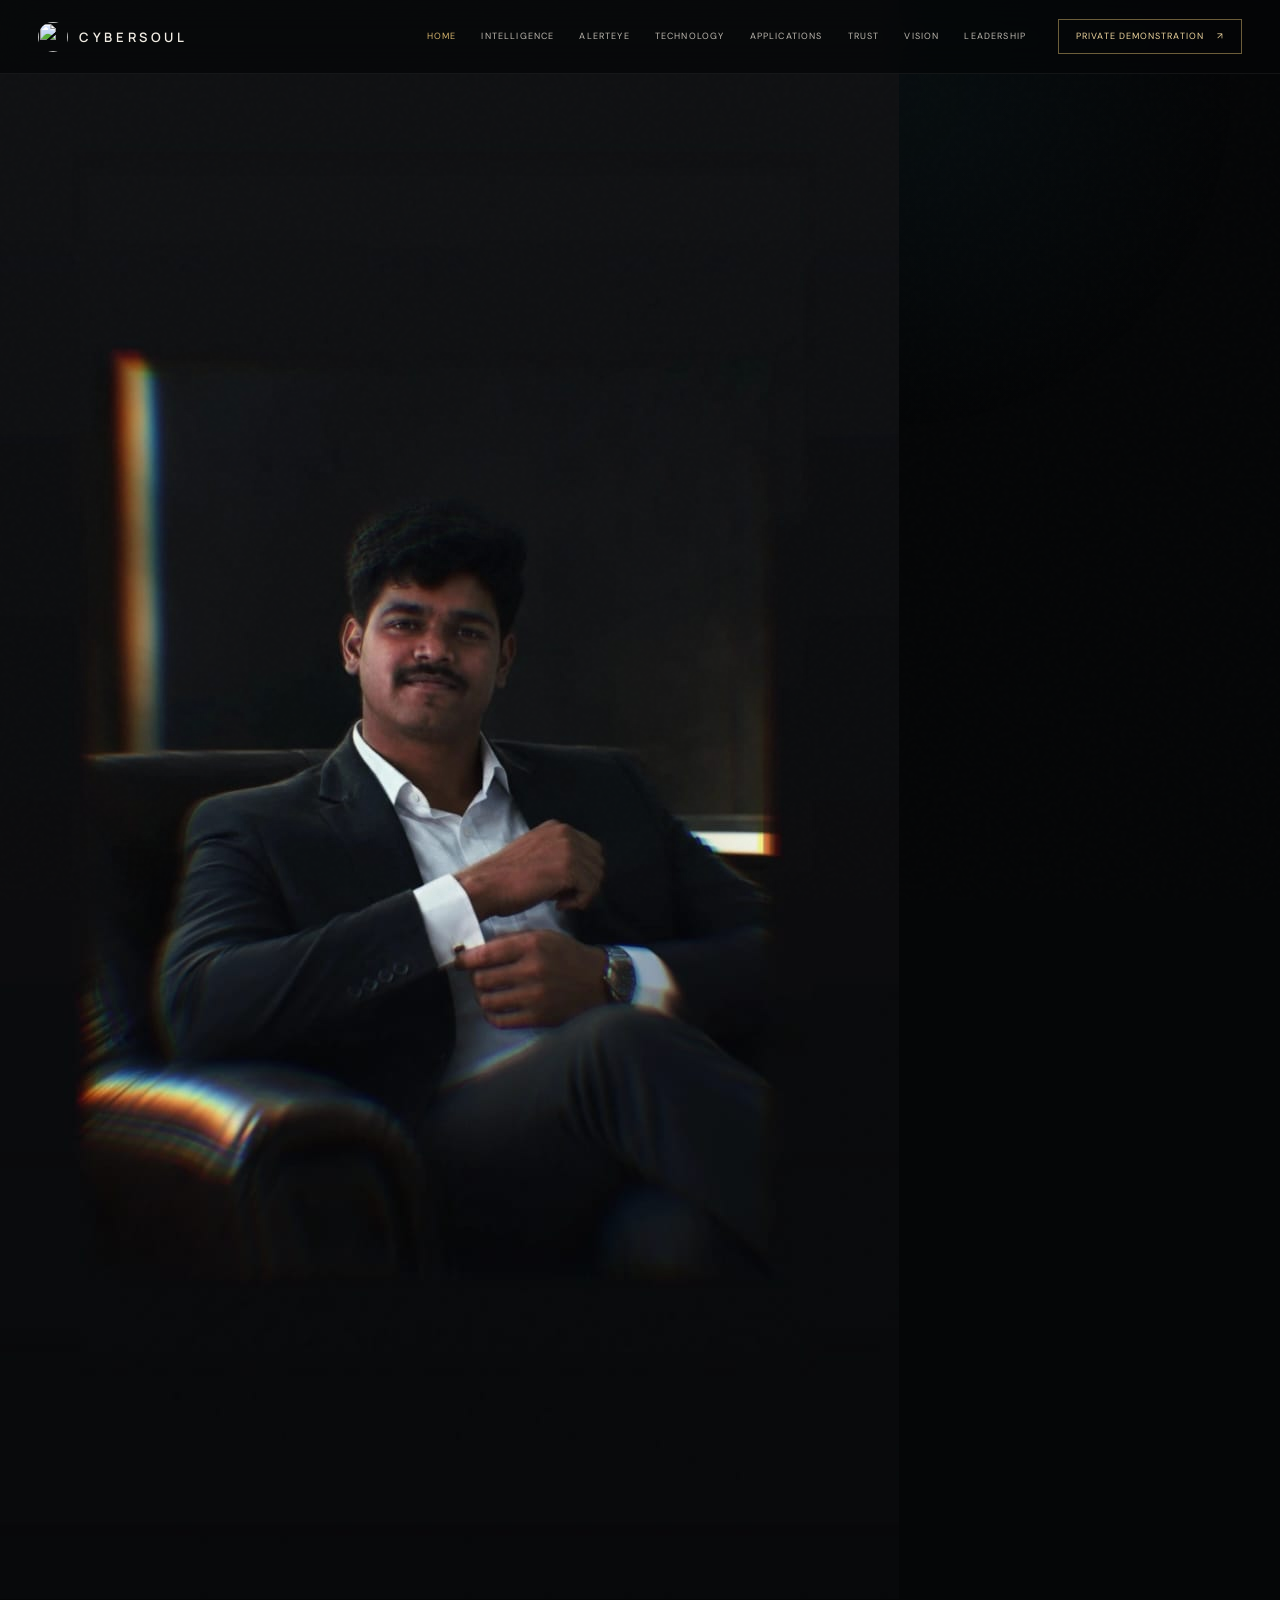
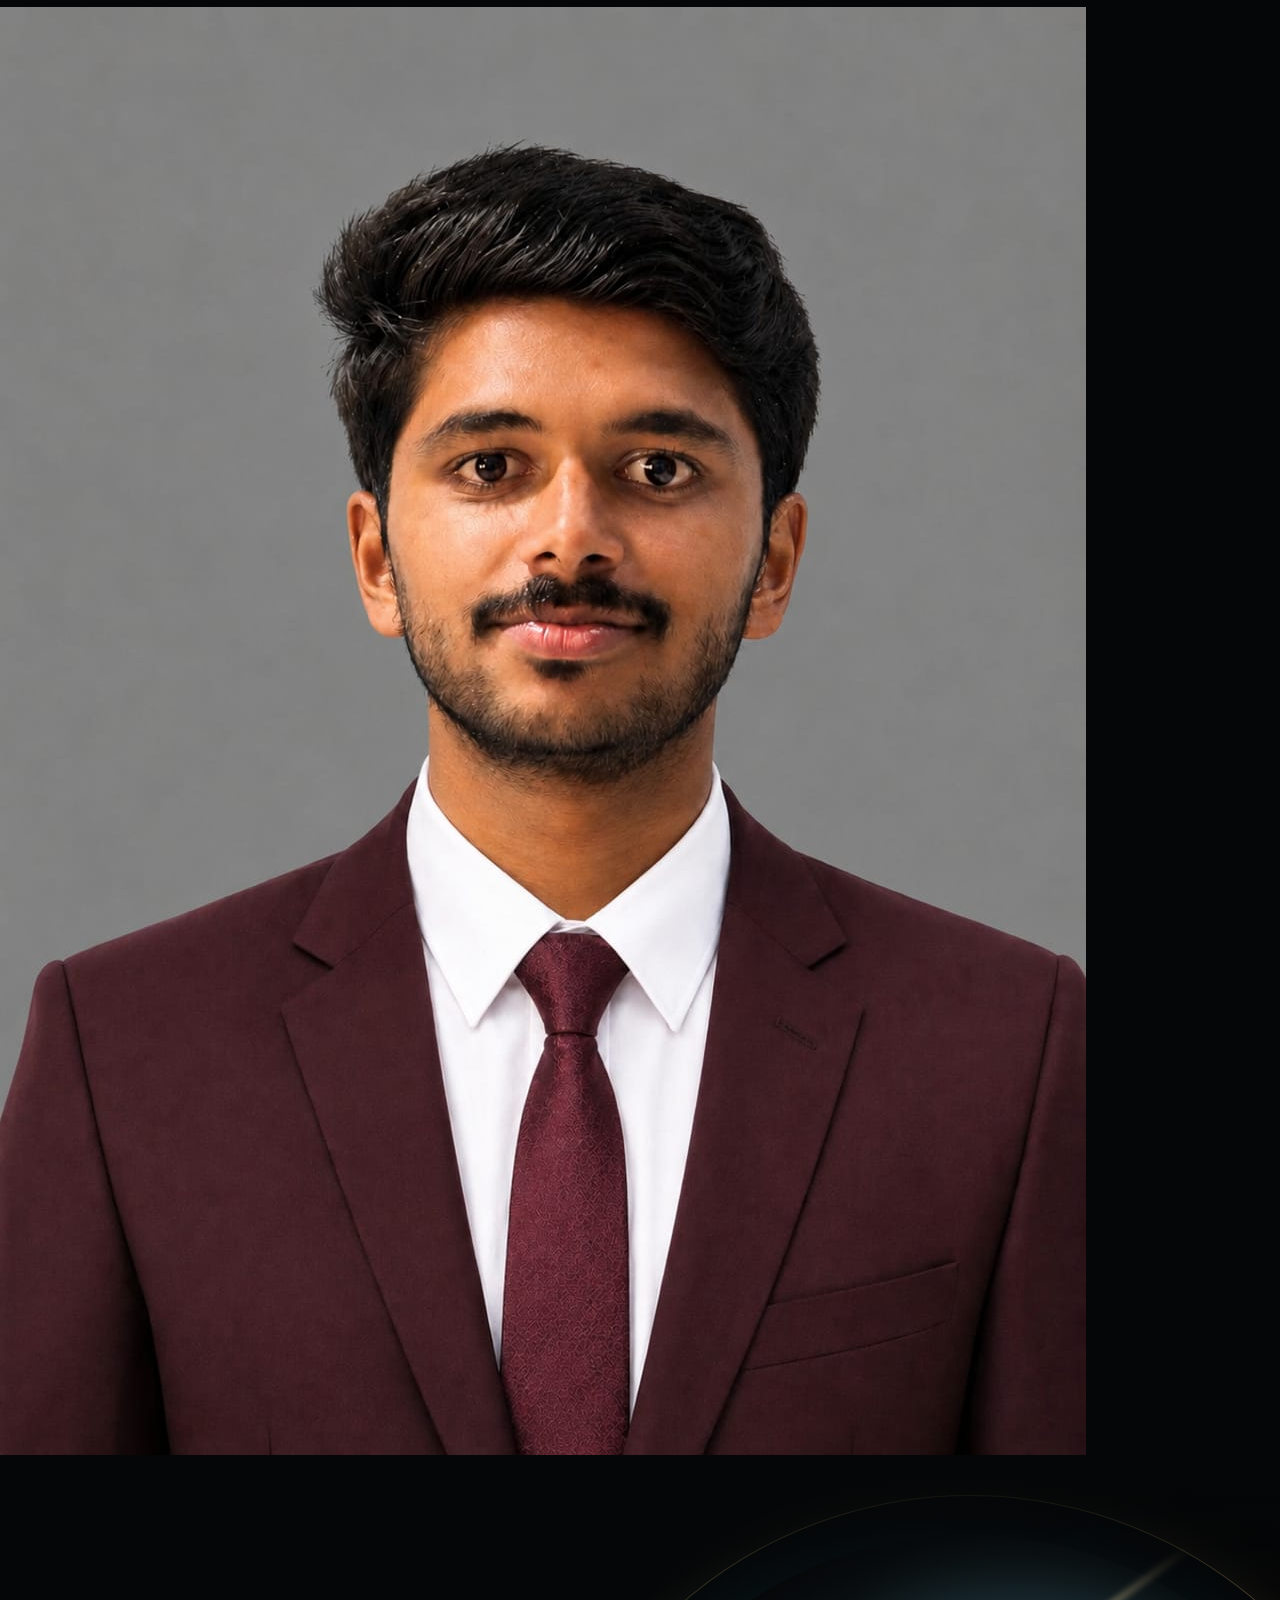
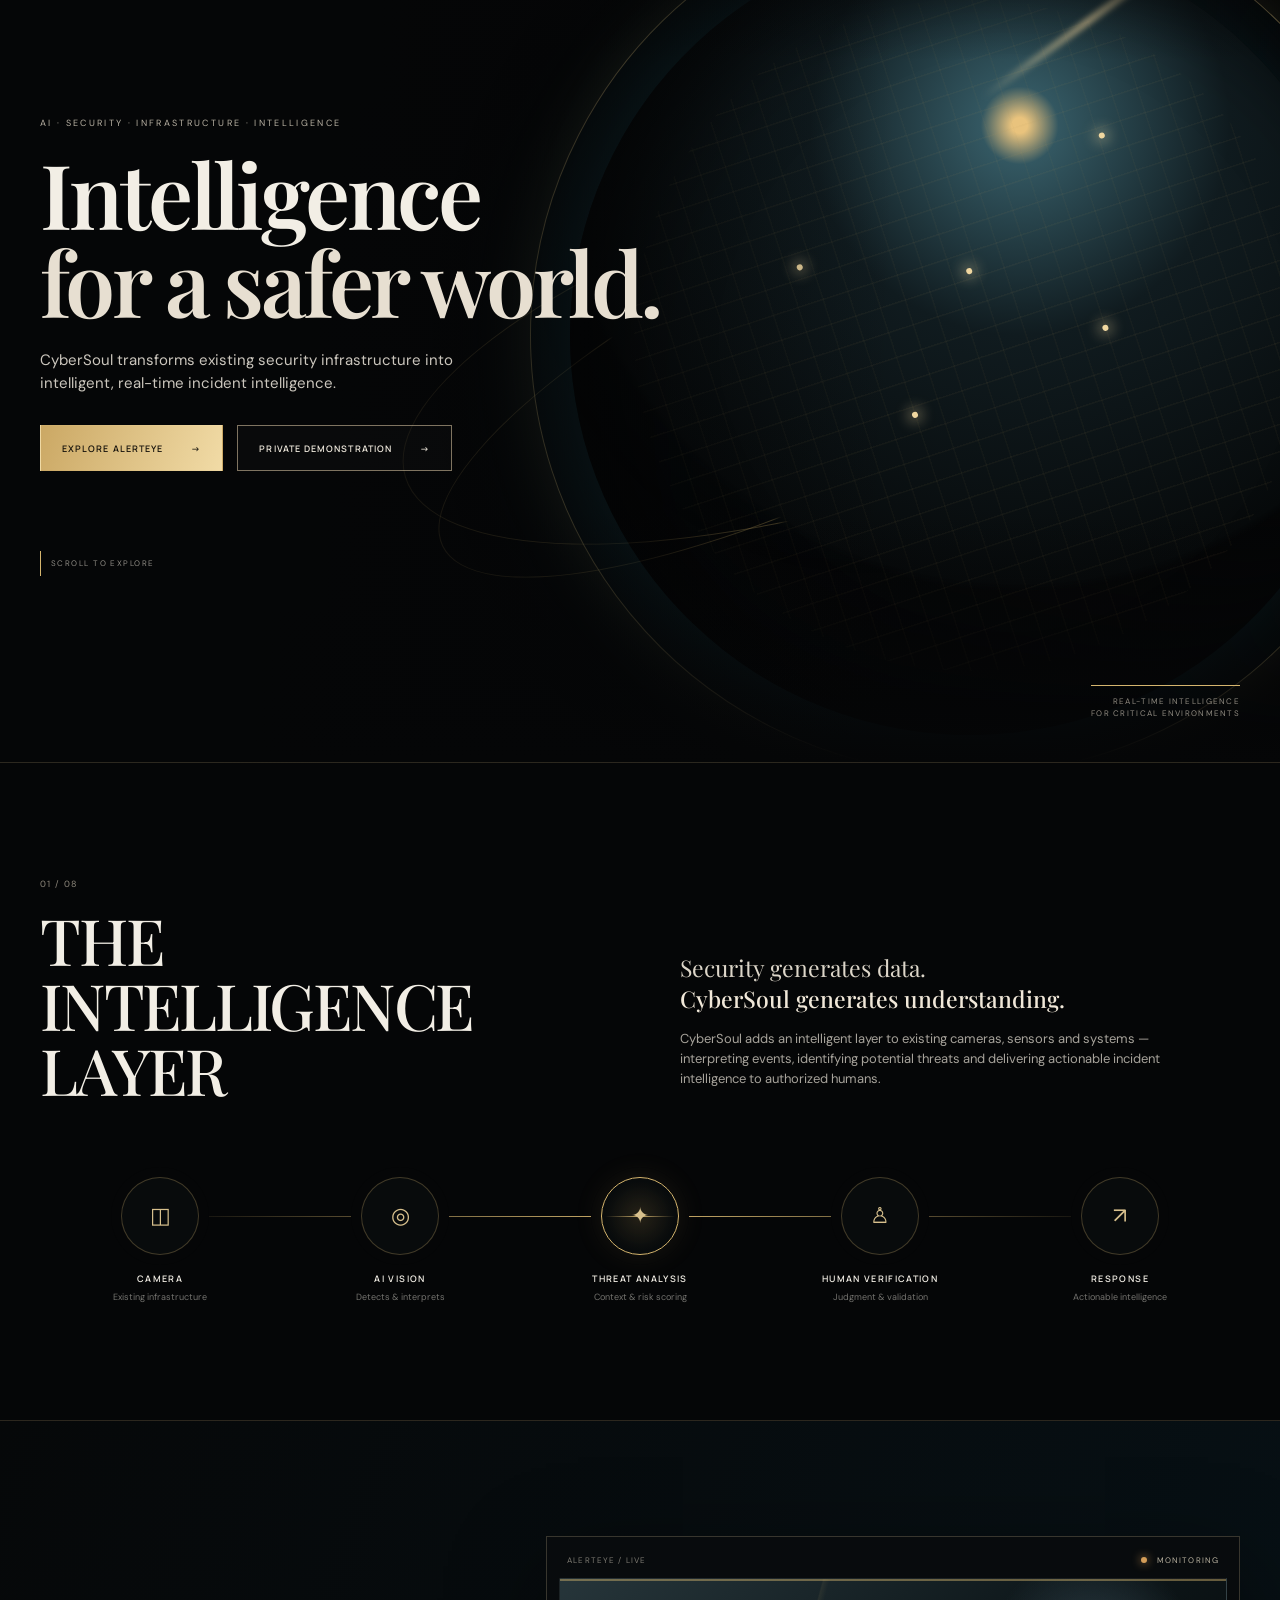
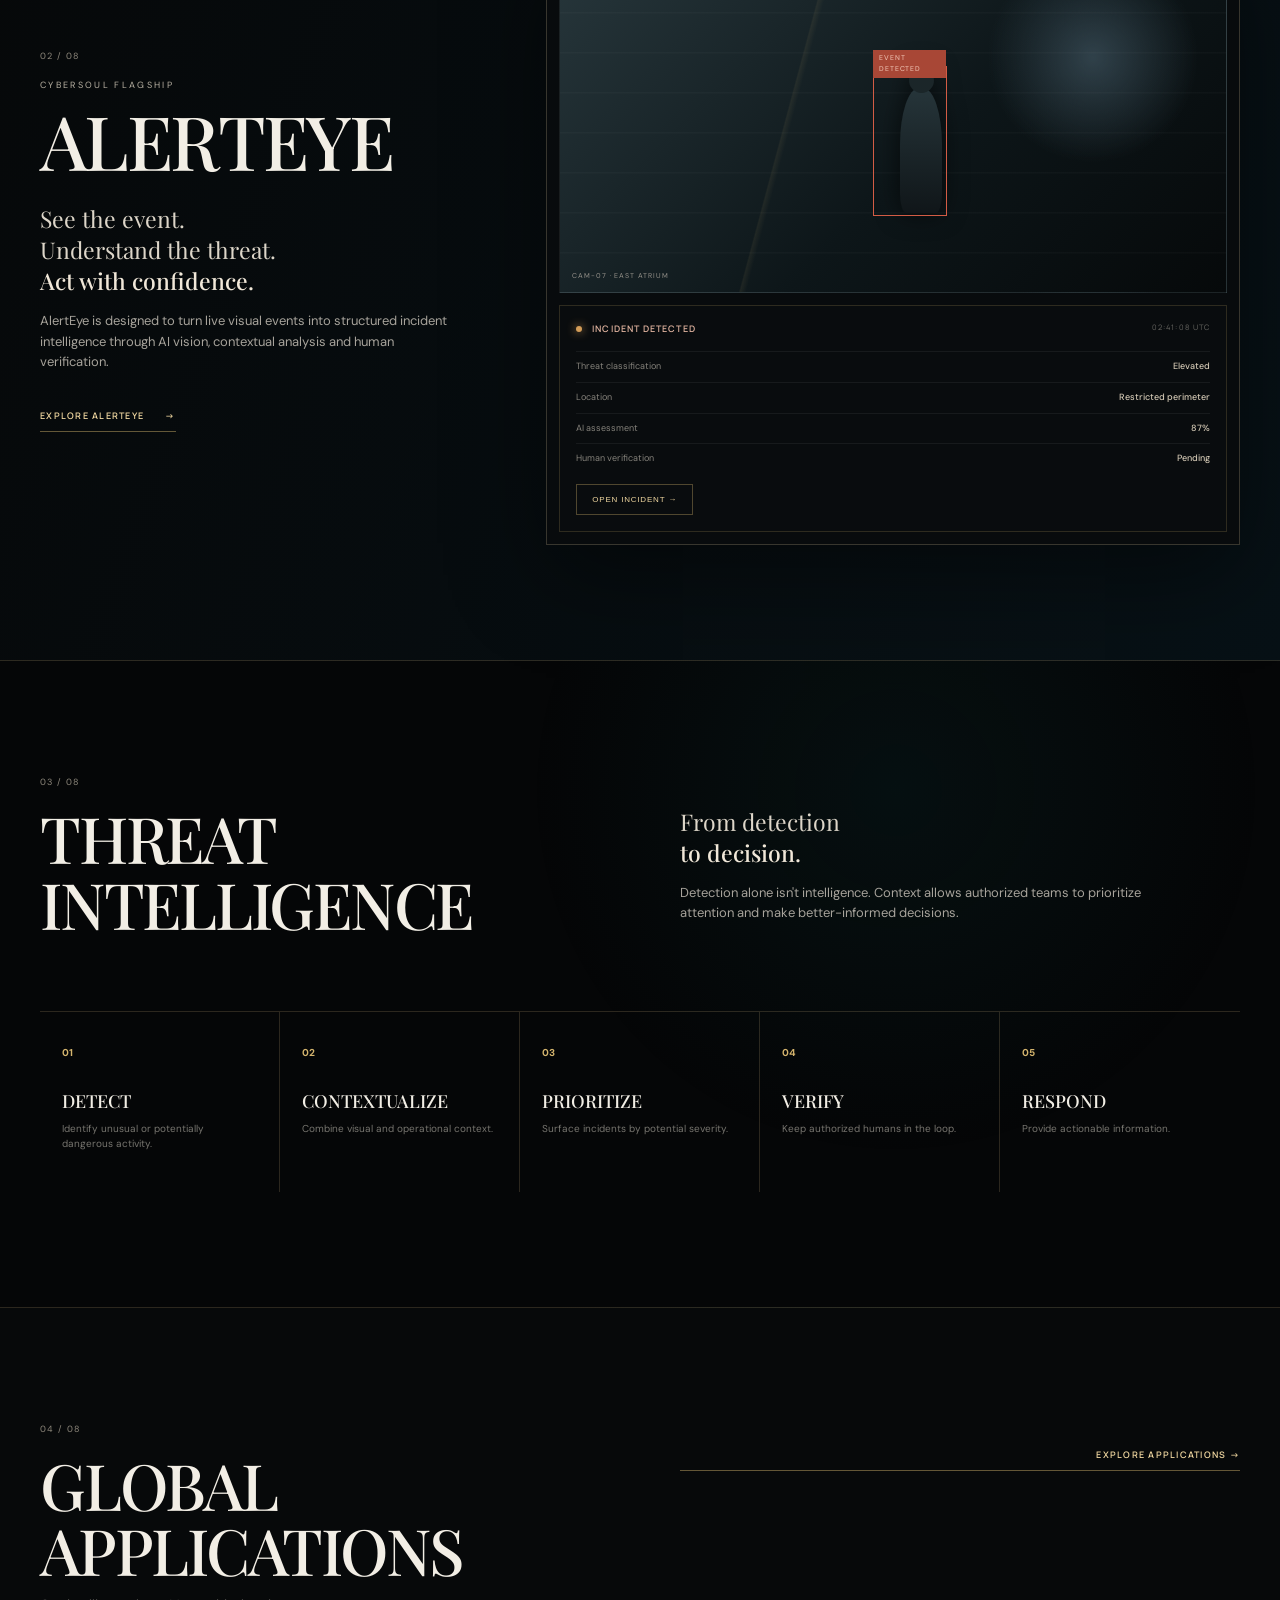
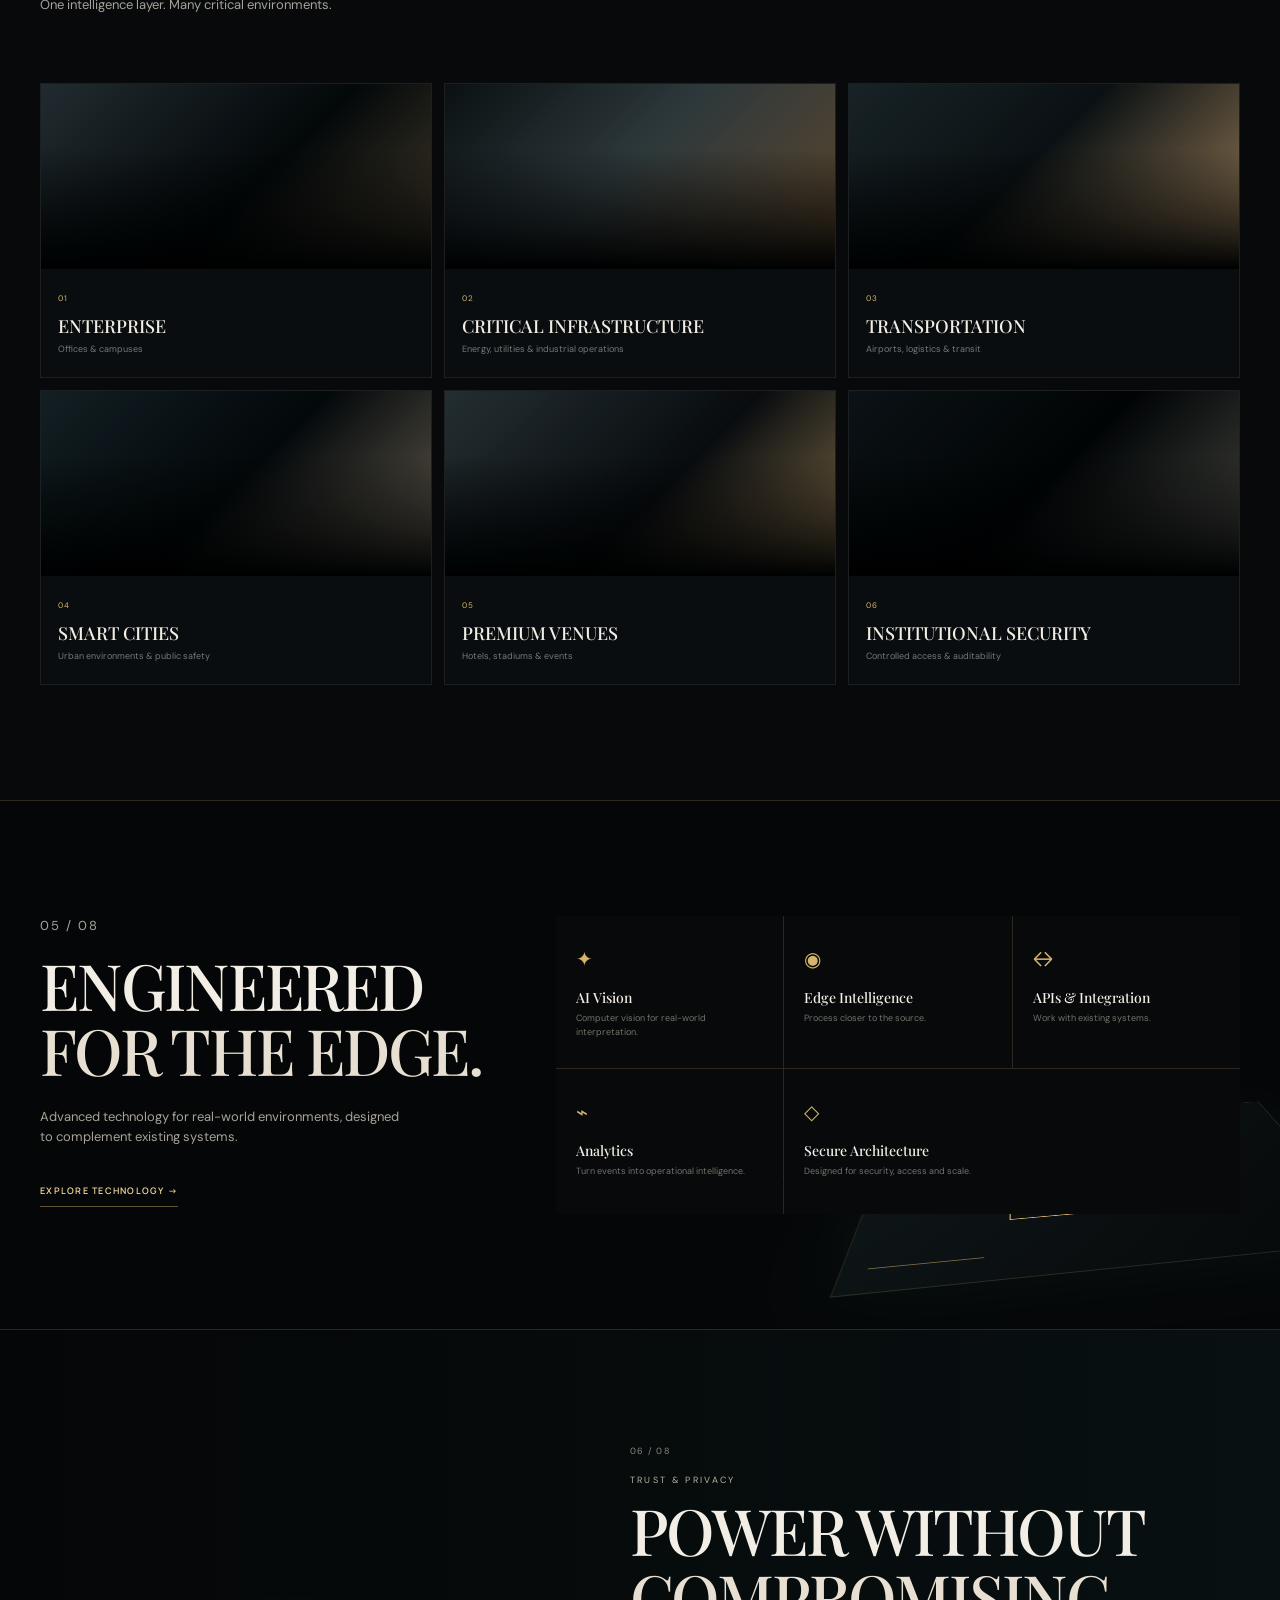
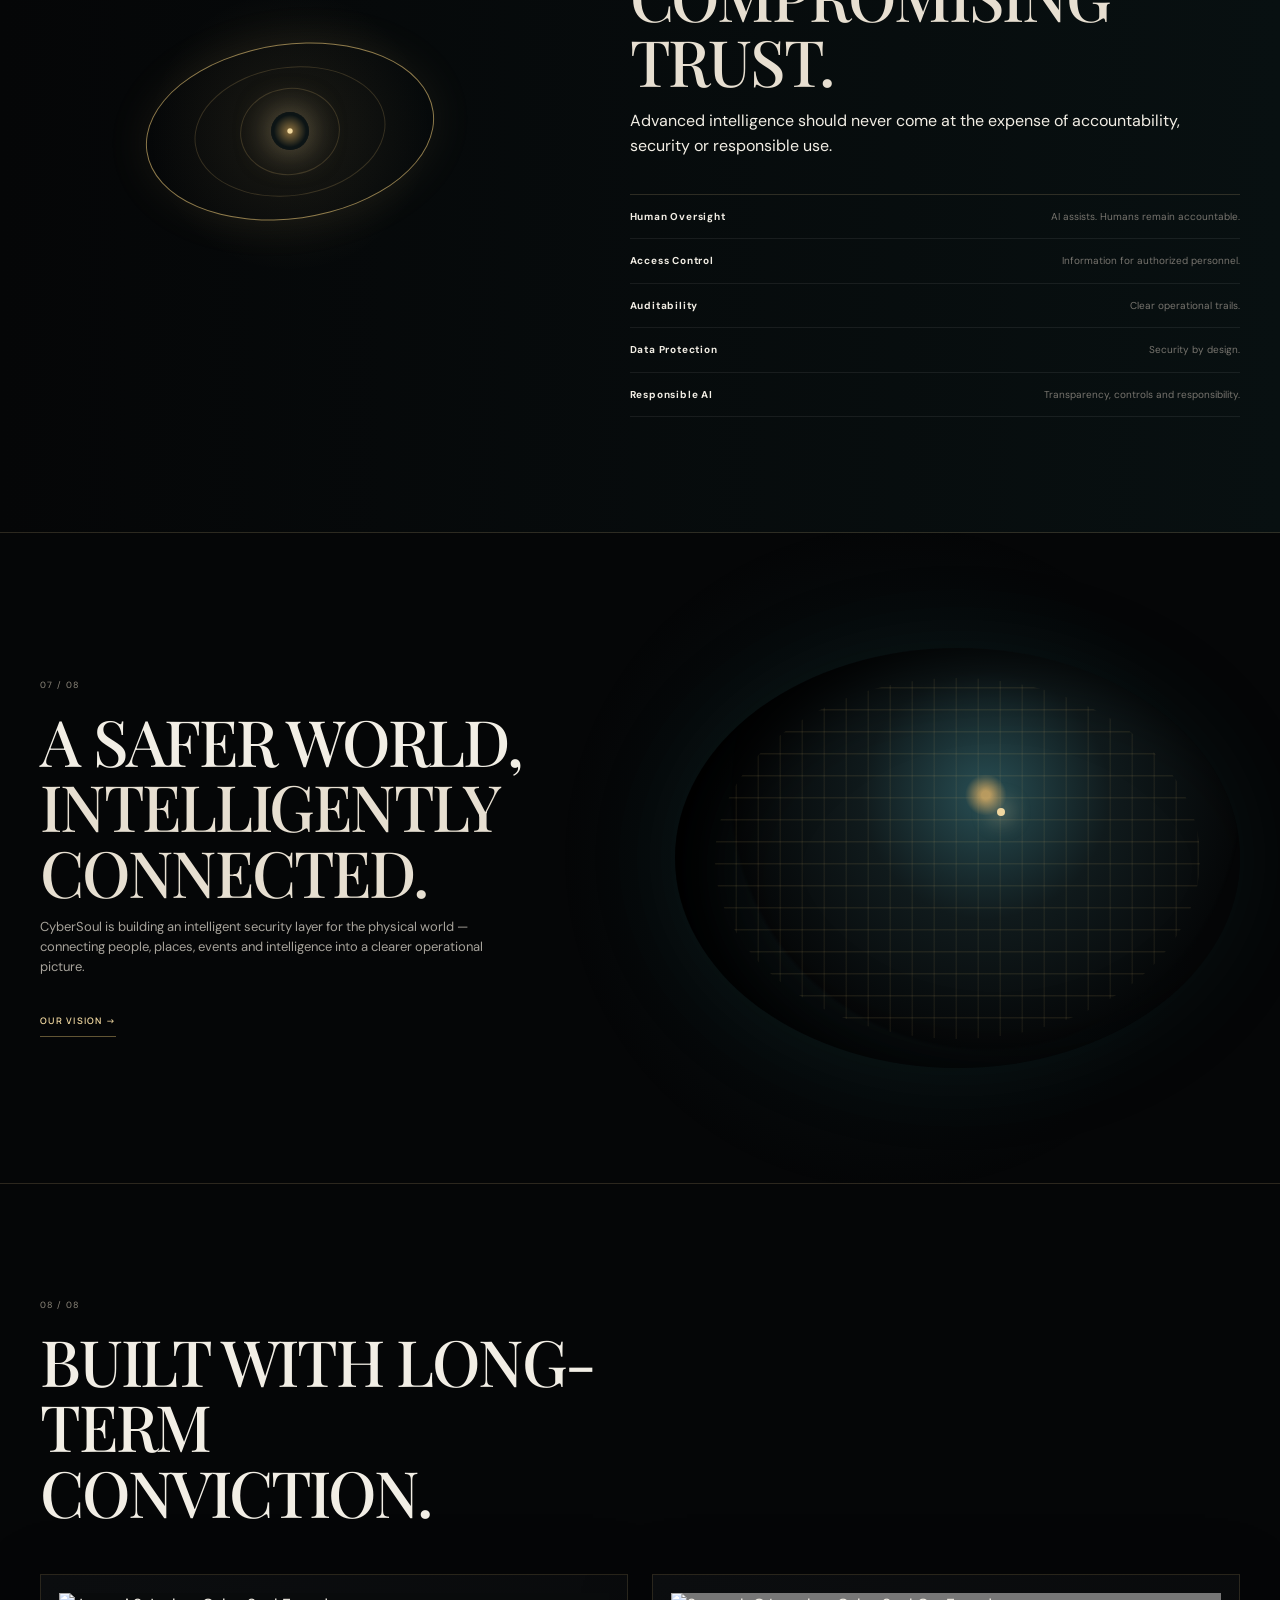
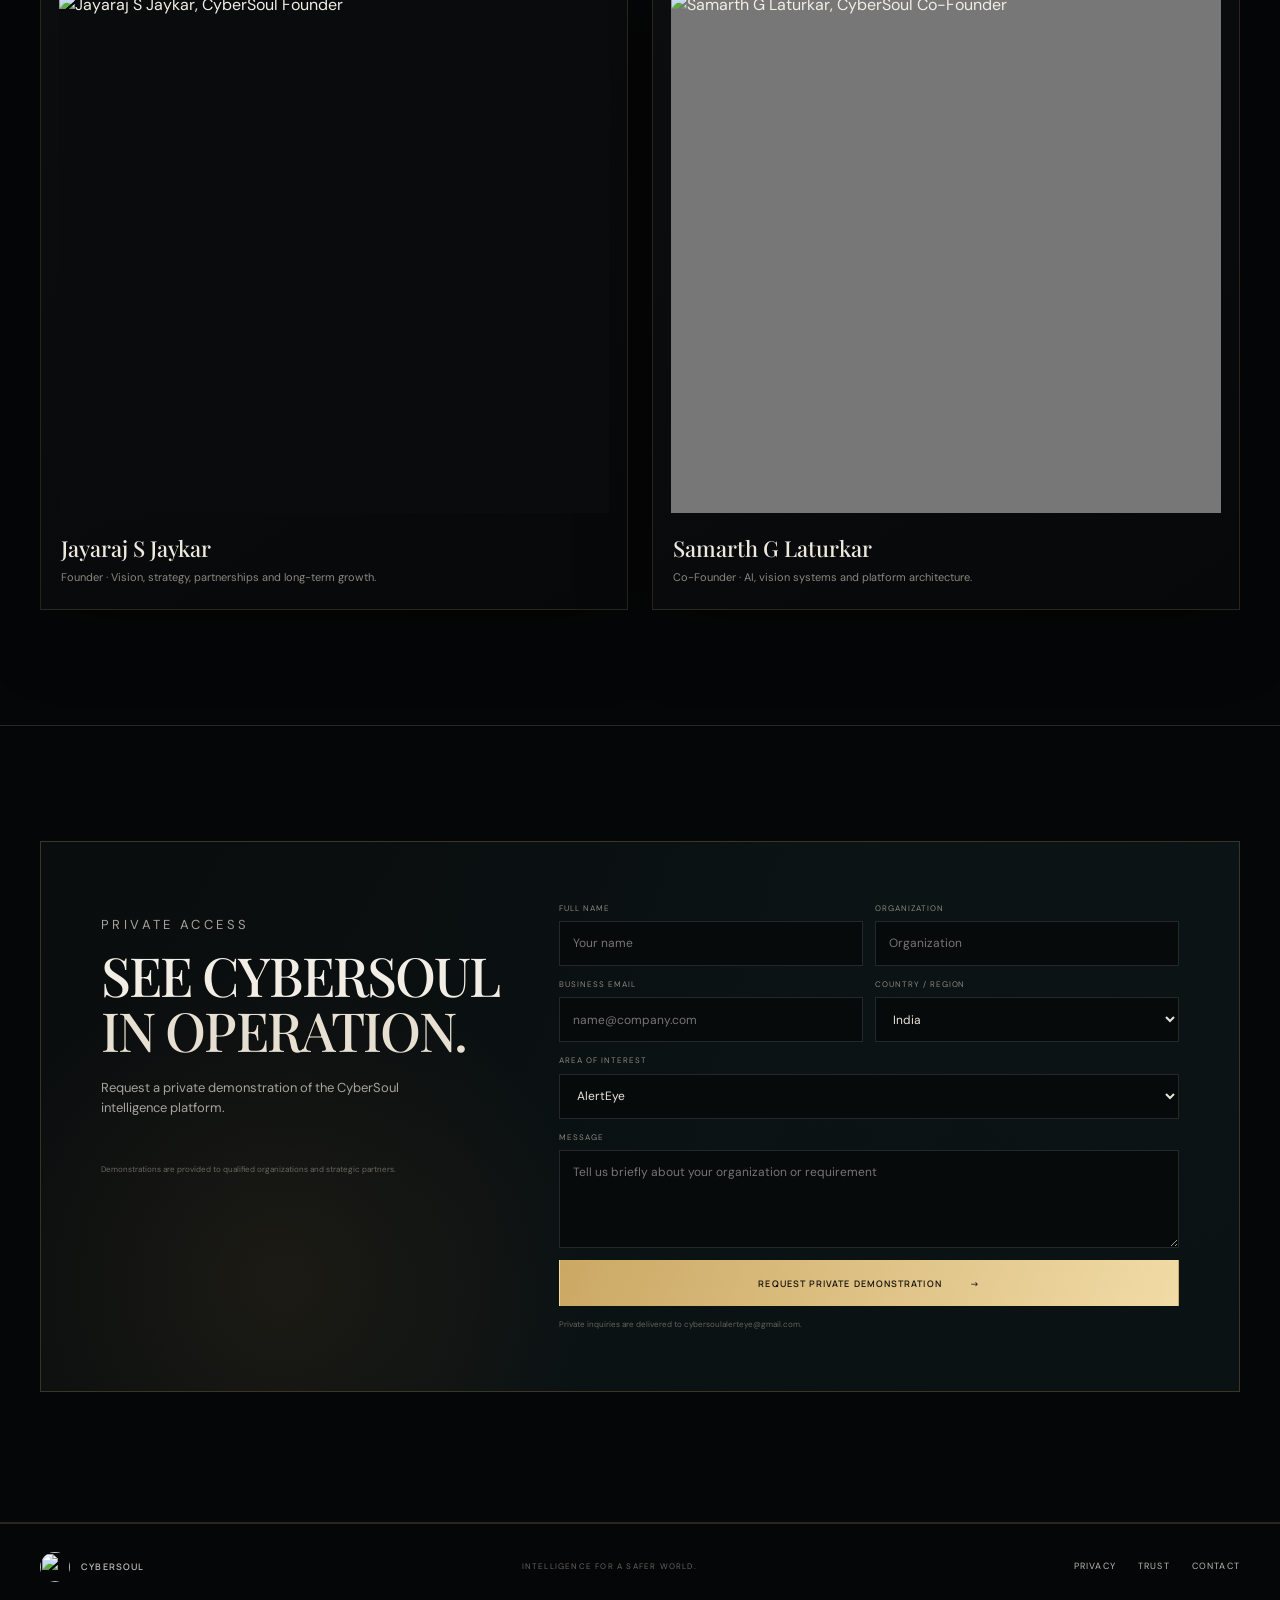
==== index.html @ e97d2312 "Update index.html" ====
<!doctype html>
<html lang="en">
<head>
  <meta charset="utf-8">
  <meta name="viewport" content="width=device-width, initial-scale=1">
  <meta name="theme-color" content="#050607">
  <meta name="description" content="CyberSoul — intelligent security infrastructure for critical environments.">
  <title>CyberSoul — Intelligence for a Safer World</title>
<link rel="icon" type="image/png" href="cybersoul-icon.png">
  <img src="founder-1.jpeg" alt="CyberSoul Founder">
<img src="founder-2.jpeg" alt="CyberSoul Co-Founder">
  <link rel="apple-touch-icon" href="assets/cybersoul-icon.png">
  <link rel="preconnect" href="https://fonts.googleapis.com">
  <link rel="preconnect" href="https://fonts.gstatic.com" crossorigin>
  <link href="https://fonts.googleapis.com/css2?family=DM+Sans:wght@400;500;600;700&family=Manrope:wght@400;500;600;700&family=Playfair+Display:wght@500;600&display=swap" rel="stylesheet">
  <link rel="stylesheet" href="styles.css">
</head>
<body>
  <div class="noise" aria-hidden="true"></div>
  <div class="progress" id="progress"></div>

  <header class="site-header" id="header">
    <a class="brand" href="#top" aria-label="CyberSoul home">
      <span class="brand-mark"><img src="assets/cybersoul-icon.png" alt="" aria-hidden="true"></span>
      <span>CYBERSOUL</span>
    </a>

    <nav class="desktop-nav" aria-label="Primary navigation">
      <a class="active" href="#top">Home</a>
      <a href="#intelligence">Intelligence</a>
      <a href="#alerteye">AlertEye</a>
      <a href="#technology">Technology</a>
      <a href="#applications">Applications</a>
      <a href="#trust">Trust</a>
      <a href="#vision">Vision</a>
      <a href="#leadership">Leadership</a>
    </nav>

    <a class="header-cta" href="#demo">Private Demonstration <span>↗</span></a>
    <button class="menu-toggle" id="menuToggle" aria-label="Open menu" aria-expanded="false">
      <i></i><i></i>
    </button>
  </header>

  <div class="mobile-menu" id="mobileMenu">
    <a href="#intelligence">Intelligence</a>
    <a href="#alerteye">AlertEye</a>
    <a href="#technology">Technology</a>
    <a href="#applications">Applications</a>
    <a href="#trust">Trust</a>
    <a href="#vision">Vision</a>
    <a href="#leadership">Leadership</a>
    <a href="#demo">Private Demonstration</a>
  </div>

  <main id="top">
    <section class="hero">
      <div class="hero-glow"></div>
      <div class="orbital orbital-a"></div>
      <div class="orbital orbital-b"></div>
      <div class="world">
        <div class="world-grid"></div>
        <div class="world-light"></div>
        <div class="world-node n1"></div>
        <div class="world-node n2"></div>
        <div class="world-node n3"></div>
        <div class="world-node n4"></div>
        <div class="world-node n5"></div>
      </div>

      <div class="container hero-content reveal">
        <p class="eyebrow">AI · SECURITY · INFRASTRUCTURE · INTELLIGENCE</p>
        <h1>Intelligence<br><em>for a safer world.</em></h1>
        <p class="hero-copy">CyberSoul transforms existing security infrastructure into intelligent, real-time incident intelligence.</p>
        <div class="hero-actions">
          <a class="button button-gold" href="#alerteye">Explore AlertEye <span>→</span></a>
          <a class="button button-outline" href="#demo">Private Demonstration <span>→</span></a>
        </div>
        <div class="scroll-cue"><span></span> Scroll to explore</div>
      </div>

      <div class="hero-caption">REAL-TIME INTELLIGENCE<br>FOR CRITICAL ENVIRONMENTS</div>
    </section>

    <section class="section intelligence" id="intelligence">
      <div class="container">
        <div class="section-head reveal">
          <div>
            <p class="section-index">01 / 08</p>
            <h2>The Intelligence Layer</h2>
          </div>
          <div>
            <p class="lead">Security generates data.<br><strong>CyberSoul generates understanding.</strong></p>
            <p>CyberSoul adds an intelligent layer to existing cameras, sensors and systems — interpreting events, identifying potential threats and delivering actionable incident intelligence to authorized humans.</p>
          </div>
        </div>

        <div class="pipeline reveal">
          <div class="pipeline-line"></div>
          <article><span class="icon">◫</span><b>CAMERA</b><small>Existing infrastructure</small></article>
          <article><span class="icon">◎</span><b>AI VISION</b><small>Detects & interprets</small></article>
          <article class="featured"><span class="icon">✦</span><b>THREAT ANALYSIS</b><small>Context & risk scoring</small></article>
          <article><span class="icon">♙</span><b>HUMAN VERIFICATION</b><small>Judgment & validation</small></article>
          <article><span class="icon">↗</span><b>RESPONSE</b><small>Actionable intelligence</small></article>
        </div>
      </div>
    </section>

    <section class="section alerteye" id="alerteye">
      <div class="container split reveal">
        <div class="copy">
          <p class="section-index">02 / 08</p>
          <p class="eyebrow">CYBERSOUL FLAGSHIP</p>
          <h2>AlertEye</h2>
          <p class="lead">See the event.<br>Understand the threat.<br><strong>Act with confidence.</strong></p>
          <p>AlertEye is designed to turn live visual events into structured incident intelligence through AI vision, contextual analysis and human verification.</p>
          <a class="text-link" href="#demo">Explore AlertEye <span>→</span></a>
        </div>

        <div class="console">
          <div class="console-top"><span>ALERTEYE / LIVE</span><span class="live"><i></i> MONITORING</span></div>
          <div class="camera-feed">
            <div class="feed-scan"></div>
            <div class="person"></div>
            <div class="bbox"><span>EVENT DETECTED</span></div>
            <div class="feed-label">CAM-07 · EAST ATRIUM</div>
          </div>
          <div class="incident-card">
            <div class="incident-title"><span class="status-dot"></span> INCIDENT DETECTED <small>02:41:08 UTC</small></div>
            <div class="incident-row"><span>Threat classification</span><b>Elevated</b></div>
            <div class="incident-row"><span>Location</span><b>Restricted perimeter</b></div>
            <div class="incident-row"><span>AI assessment</span><b>87%</b></div>
            <div class="incident-row"><span>Human verification</span><b>Pending</b></div>
            <button class="console-button" id="demoIncident">Open incident →</button>
          </div>
        </div>
      </div>
    </section>

    <section class="section threat">
      <div class="container">
        <div class="section-head reveal">
          <div><p class="section-index">03 / 08</p><h2>Threat Intelligence</h2></div>
          <div><p class="lead">From detection<br><strong>to decision.</strong></p><p>Detection alone isn't intelligence. Context allows authorized teams to prioritize attention and make better-informed decisions.</p></div>
        </div>
        <div class="steps reveal">
          <div><b>01</b><h3>Detect</h3><p>Identify unusual or potentially dangerous activity.</p></div>
          <div><b>02</b><h3>Contextualize</h3><p>Combine visual and operational context.</p></div>
          <div><b>03</b><h3>Prioritize</h3><p>Surface incidents by potential severity.</p></div>
          <div><b>04</b><h3>Verify</h3><p>Keep authorized humans in the loop.</p></div>
          <div><b>05</b><h3>Respond</h3><p>Provide actionable information.</p></div>
        </div>
      </div>
    </section>

    <section class="section applications" id="applications">
      <div class="container">
        <div class="section-title-row reveal">
          <div><p class="section-index">04 / 08</p><h2>Global Applications</h2><p>One intelligence layer. Many critical environments.</p></div>
          <a class="text-link" href="#demo">Explore applications →</a>
        </div>
        <div class="application-grid reveal">
          <article class="app-card"><div class="app-image app-1"></div><div><span>01</span><h3>Enterprise</h3><p>Offices & campuses</p></div></article>
          <article class="app-card"><div class="app-image app-2"></div><div><span>02</span><h3>Critical Infrastructure</h3><p>Energy, utilities & industrial operations</p></div></article>
          <article class="app-card"><div class="app-image app-3"></div><div><span>03</span><h3>Transportation</h3><p>Airports, logistics & transit</p></div></article>
          <article class="app-card"><div class="app-image app-4"></div><div><span>04</span><h3>Smart Cities</h3><p>Urban environments & public safety</p></div></article>
          <article class="app-card"><div class="app-image app-5"></div><div><span>05</span><h3>Premium Venues</h3><p>Hotels, stadiums & events</p></div></article>
          <article class="app-card"><div class="app-image app-6"></div><div><span>06</span><h3>Institutional Security</h3><p>Controlled access & auditability</p></div></article>
        </div>
      </div>
    </section>

    <section class="section technology" id="technology">
      <div class="container tech-wrap reveal">
        <div class="tech-copy">
          <p class="section-index">05 / 08</p>
          <h2>Engineered<br><em>for the edge.</em></h2>
          <p>Advanced technology for real-world environments, designed to complement existing systems.</p>
          <a class="text-link" href="#demo">Explore technology →</a>
        </div>
        <div class="tech-grid">
          <div><span>✦</span><h3>AI Vision</h3><p>Computer vision for real-world interpretation.</p></div>
          <div><span>◉</span><h3>Edge Intelligence</h3><p>Process closer to the source.</p></div>
          <div><span>↔</span><h3>APIs & Integration</h3><p>Work with existing systems.</p></div>
          <div><span>⌁</span><h3>Analytics</h3><p>Turn events into operational intelligence.</p></div>
          <div><span>◇</span><h3>Secure Architecture</h3><p>Designed for security, access and scale.</p></div>
        </div>
        <div class="chip-art"><div class="chip-logo">CS</div><div class="chip-trace t1"></div><div class="chip-trace t2"></div><div class="chip-trace t3"></div></div>
      </div>
    </section>

    <section class="section trust" id="trust">
      <div class="container split trust-split reveal">
        <div class="eye-art"><div class="eye-ring"></div><div class="eye-core"></div></div>
        <div>
          <p class="section-index">06 / 08</p>
          <p class="eyebrow">TRUST & PRIVACY</p>
          <h2>Power without<br><em>compromising trust.</em></h2>
          <p>Advanced intelligence should never come at the expense of accountability, security or responsible use.</p>
          <div class="trust-list">
            <div><b>Human Oversight</b><span>AI assists. Humans remain accountable.</span></div>
            <div><b>Access Control</b><span>Information for authorized personnel.</span></div>
            <div><b>Auditability</b><span>Clear operational trails.</span></div>
            <div><b>Data Protection</b><span>Security by design.</span></div>
            <div><b>Responsible AI</b><span>Transparency, controls and responsibility.</span></div>
          </div>
        </div>
      </div>
    </section>

    <section class="section vision" id="vision">
      <div class="container vision-grid reveal">
        <div>
          <p class="section-index">07 / 08</p>
          <h2>A safer world,<br><em>intelligently connected.</em></h2>
          <p>CyberSoul is building an intelligent security layer for the physical world — connecting people, places, events and intelligence into a clearer operational picture.</p>
          <a class="text-link" href="#demo">Our vision →</a>
        </div>
        <div class="globe-mini"><div class="mini-grid"></div><div class="mini-node"></div></div>
      </div>
    </section>

    <section class="section leadership" id="leadership">
      <div class="container">
        <div class="section-title-row reveal"><div><p class="section-index">08 / 08</p><h2>Built with long-term conviction.</h2></div></div>
        <div class="leaders reveal">
          <article class="leader"><div class="portrait portrait-photo"><img src="assets/founder-1.jpeg" alt="Jayaraj S Jaykar, CyberSoul Founder"></div><h3>Jayaraj S Jaykar</h3><p>Founder · Vision, strategy, partnerships and long-term growth.</p></article>
          <article class="leader"><div class="portrait portrait-photo"><img src="assets/founder-2.jpeg" alt="Samarth G Laturkar, CyberSoul Co-Founder"></div><h3>Samarth G Laturkar</h3><p>Co-Founder · AI, vision systems and platform architecture.</p></article>
        </div>
      </div>
    </section>

    <section class="section demo" id="demo">
      <div class="container demo-card reveal">
        <div class="demo-backdrop"></div>
        <div class="demo-copy">
          <p class="eyebrow">PRIVATE ACCESS</p>
          <h2>See CyberSoul<br><em>in operation.</em></h2>
          <p>Request a private demonstration of the CyberSoul intelligence platform.</p>
          <small>Demonstrations are provided to qualified organizations and strategic partners.</small>
        </div>
        <form id="demoForm" class="demo-form" action="https://formsubmit.co/cybersoulalerteye@gmail.com" method="POST">
          <input type="hidden" name="_subject" value="CyberSoul — Private Demonstration Request">
          <input type="hidden" name="_captcha" value="false">
          <input type="hidden" name="_template" value="table">
          <label>Full name<input required name="name" autocomplete="name" placeholder="Your name"></label>
          <label>Organization<input required name="organization" placeholder="Organization"></label>
          <label>Business email<input required type="email" name="email" autocomplete="email" placeholder="name@company.com"></label>
          <label>Country / Region<select name="region"><option>India</option><option>United States</option><option>United Kingdom</option><option>Europe</option><option>Middle East</option><option>Asia Pacific</option><option>Other</option></select></label>
          <label class="full">Area of interest<select name="interest"><option>AlertEye</option><option>Enterprise Security</option><option>Critical Infrastructure</option><option>Strategic Partnership</option><option>Investment / Institutional Inquiry</option></select></label>
          <label class="full">Message<textarea name="message" rows="4" placeholder="Tell us briefly about your organization or requirement"></textarea></label>
          <button class="button button-gold full" type="submit">Request Private Demonstration <span>→</span></button>
          <p class="form-note" id="formNote">Private inquiries are delivered to cybersoulalerteye@gmail.com.</p>
        </form>
      </div>
    </section>
  </main>

  <footer class="footer">
    <div class="container footer-inner">
      <a class="brand" href="#top"><span class="brand-mark"><img src="assets/cybersoul-icon.png" alt="" aria-hidden="true"></span><span>CYBERSOUL</span></a>
      <span>INTELLIGENCE FOR A SAFER WORLD.</span>
      <div><a href="#trust">Privacy</a><a href="#trust">Trust</a><a href="#demo">Contact</a></div>
    </div>
  </footer>

  <div class="modal" id="incidentModal" aria-hidden="true">
    <div class="modal-box">
      <button class="modal-close" id="modalClose" aria-label="Close">×</button>
      <p class="eyebrow">ALERTEYE / DEMONSTRATION</p>
      <h2>Incident intelligence</h2>
      <p>This showcase simulates an incident workflow. Replace the demo data with your authorized camera, event and response integrations before production deployment.</p>
      <div class="modal-data"><span>EVENT</span><b>Potential perimeter anomaly</b><span>STATUS</span><b>Human verification required</b><span>PRIORITY</span><b>Elevated</b></div>
      <button class="button button-gold" id="modalOk">Return to platform <span>→</span></button>
    </div>
  </div>

  <script src="script.js"></script>
</body>
</html>
---- styles.css ----
:root{
  --bg:#050607;--panel:#090b0c;--line:rgba(221,196,140,.18);--gold:#d5b56e;
  --gold2:#f0d7a0;--text:#f2eee5;--muted:#a7a39b;--serif:"Playfair Display",Georgia,serif;
  --sans:"DM Sans",Arial,sans-serif;--display:"Manrope",Arial,sans-serif;--max:1280px;
}
*{box-sizing:border-box}html{scroll-behavior:smooth}body{margin:0;background:var(--bg);color:var(--text);font-family:var(--sans);line-height:1.55;overflow-x:hidden}
body:before{content:"";position:fixed;inset:0;background:radial-gradient(circle at 70% 10%,rgba(20,53,63,.18),transparent 28%),radial-gradient(circle at 10% 70%,rgba(111,76,29,.08),transparent 30%);pointer-events:none;z-index:-2}
.noise{position:fixed;inset:0;opacity:.035;pointer-events:none;z-index:20;background-image:url("data:image/svg+xml,%3Csvg viewBox='0 0 180 180' xmlns='http://www.w3.org/2000/svg'%3E%3Cfilter id='n'%3E%3CfeTurbulence type='fractalNoise' baseFrequency='.85' numOctaves='3' stitchTiles='stitch'/%3E%3C/filter%3E%3Crect width='100%25' height='100%25' filter='url(%23n)' opacity='.4'/%3E%3C/svg%3E")}
.progress{position:fixed;top:0;left:0;width:0;height:2px;background:var(--gold);z-index:100}
.container{width:min(var(--max),calc(100% - 80px));margin:auto}.site-header{position:fixed;top:0;left:0;right:0;height:74px;display:flex;align-items:center;justify-content:space-between;padding:0 38px;border-bottom:1px solid rgba(255,255,255,.06);background:rgba(5,6,7,.72);backdrop-filter:blur(16px);z-index:50;transition:.3s}
.site-header.scrolled{background:rgba(5,6,7,.94);height:64px}.brand{display:flex;align-items:center;gap:11px;text-decoration:none;color:var(--text);font:600 13px var(--display);letter-spacing:.28em;white-space:nowrap}
.brand-mark{width:30px;height:30px;display:grid;place-items:center;position:relative;overflow:hidden;border-radius:50%}.brand-mark img{width:100%;height:100%;display:block;object-fit:cover}
.desktop-nav{display:flex;gap:25px;margin-left:auto;margin-right:32px}.desktop-nav a,.footer a{font-size:9px;letter-spacing:.13em;text-transform:uppercase;color:#bdb9b0;text-decoration:none;transition:.2s}.desktop-nav a:hover,.desktop-nav a.active,.footer a:hover{color:var(--gold)}
.header-cta{color:var(--gold2);text-decoration:none;border:1px solid rgba(213,181,110,.5);padding:10px 17px;font-size:9px;letter-spacing:.12em;text-transform:uppercase}.header-cta span{margin-left:10px}.menu-toggle{display:none;background:none;border:0;color:white}.mobile-menu{display:none}
.hero{min-height:760px;height:100vh;position:relative;display:flex;align-items:center;overflow:hidden;border-bottom:1px solid var(--line);background:radial-gradient(circle at 74% 45%,rgba(39,68,74,.34),transparent 30%),linear-gradient(100deg,#050607 15%,rgba(5,6,7,.78) 48%,rgba(5,6,7,.08) 100%)}
.hero:after{content:"";position:absolute;inset:0;background:linear-gradient(90deg,#050607 0%,rgba(5,6,7,.9) 25%,transparent 70%),linear-gradient(0deg,#050607 0%,transparent 28%,transparent 78%,#050607 100%);z-index:1;pointer-events:none}
.hero-glow{position:absolute;width:700px;height:700px;border-radius:50%;right:5%;top:3%;background:radial-gradient(circle,rgba(235,192,105,.18),rgba(25,76,82,.09) 35%,transparent 68%);filter:blur(3px)}
.world{position:absolute;right:-7%;top:8%;width:min(800px,67vw);aspect-ratio:1;border-radius:50%;background:radial-gradient(circle at 64% 27%,#e9c37d 0 1%,#335761 5%,#101b1f 27%,#070a0b 59%,transparent 60%);box-shadow:-20px 0 100px rgba(15,44,51,.8),inset 35px 20px 90px rgba(0,0,0,.75);transform:rotate(-18deg);z-index:0}
.world:before{content:"";position:absolute;inset:8%;border-radius:50%;background:repeating-linear-gradient(0deg,transparent 0 24px,rgba(181,151,92,.1) 25px 26px),repeating-linear-gradient(90deg,transparent 0 24px,rgba(181,151,92,.08) 25px 26px);clip-path:ellipse(50% 50% at 50% 50%);opacity:.6}
.world-grid{position:absolute;inset:-5%;border-radius:50%;border:1px solid rgba(225,195,127,.45);box-shadow:0 0 60px rgba(222,180,93,.13)}
.world-light{position:absolute;width:32%;height:5px;right:8%;top:17%;background:linear-gradient(90deg,transparent,var(--gold2),transparent);filter:blur(3px);transform:rotate(-18deg)}
.orbital{position:absolute;border:1px solid rgba(221,185,105,.34);border-radius:50%;z-index:0}.orbital-a{width:75vw;height:25vw;right:-5%;top:35%;transform:rotate(-17deg)}.orbital-b{width:70vw;height:20vw;right:-1%;top:40%;transform:rotate(-26deg)}
.world-node{position:absolute;width:6px;height:6px;border-radius:50%;background:var(--gold2);box-shadow:0 0 14px 4px rgba(240,215,160,.45)}.n1{left:52%;top:42%}.n2{left:66%;top:54%}.n3{left:40%;top:57%}.n4{left:73%;top:31%}.n5{left:32%;top:35%}
.hero-content{position:relative;z-index:3;padding-top:60px}.eyebrow{font-size:9px;letter-spacing:.26em;color:#b8b1a3;text-transform:uppercase}.hero h1{font:600 clamp(55px,7vw,102px)/.98 var(--serif);letter-spacing:-.04em;margin:18px 0 24px;max-width:760px}.hero h1 em,h2 em{font-style:normal;color:#e7dfd1}.hero-copy{max-width:470px;color:#cbc6bd;font-size:15px}.hero-actions{display:flex;gap:14px;margin-top:30px}.button{display:inline-flex;justify-content:center;align-items:center;gap:28px;min-height:46px;padding:0 21px;border:1px solid transparent;text-decoration:none;text-transform:uppercase;letter-spacing:.12em;font:600 9px var(--display);cursor:pointer}.button-gold{background:linear-gradient(110deg,#cba864,#f1dba6);color:#17130c}.button-outline{border-color:rgba(224,205,168,.55);color:#eee8dc;background:rgba(255,255,255,.015)}.button:hover{transform:translateY(-2px)}.scroll-cue{margin-top:80px;font-size:8px;text-transform:uppercase;letter-spacing:.18em;color:#8e8b84;display:flex;align-items:center;gap:10px}.scroll-cue span{width:1px;height:25px;background:var(--gold)}.hero-caption{position:absolute;right:40px;bottom:42px;z-index:3;font-size:8px;letter-spacing:.16em;color:#8f8a80;text-align:right;border-top:1px solid var(--gold);padding-top:9px}
.section{padding:115px 0;border-bottom:1px solid var(--line);position:relative}.section-head,.section-title-row{display:grid;grid-template-columns:1fr 1fr;gap:80px;align-items:end}.section-index{font-size:9px;color:#8e887c;letter-spacing:.15em;margin:0 0 15px}.section h2{font:500 clamp(40px,5vw,67px)/1.02 var(--serif);margin:0;letter-spacing:-.035em;text-transform:uppercase}.section-head>div:last-child p,.section-title-row>div>p:last-child,.split .copy>p:not(.section-index):not(.eyebrow){color:var(--muted);font-size:13px;max-width:510px}.lead{font:400 23px/1.35 var(--serif)!important;color:#ddd6c9!important;margin:0 0 15px}.lead strong{color:#f1e8d9;font-weight:500}.pipeline{margin-top:75px;display:grid;grid-template-columns:repeat(5,1fr);position:relative}.pipeline-line{position:absolute;top:39px;left:10%;right:10%;height:1px;background:linear-gradient(90deg,transparent,var(--gold),transparent)}.pipeline article{display:flex;align-items:center;flex-direction:column;text-align:center;position:relative;z-index:1}.pipeline .icon{width:78px;height:78px;border:1px solid rgba(210,181,111,.28);border-radius:50%;display:grid;place-items:center;background:#080b0c;font-size:22px;color:#d7c08d;margin-bottom:17px;box-shadow:0 0 0 10px #050607}.pipeline .featured .icon{border-color:var(--gold);background:radial-gradient(circle,rgba(213,181,110,.16),#080b0c 65%);box-shadow:0 0 30px rgba(213,181,110,.1),0 0 0 10px #050607}.pipeline b{font:600 9px var(--display);letter-spacing:.15em}.pipeline small{color:#74736f;font-size:9px;margin-top:6px}
.alerteye{background:linear-gradient(110deg,#060809,#071116)}.split{display:grid;grid-template-columns:.75fr 1.25fr;gap:90px;align-items:center}.copy h2{font-size:75px;margin-bottom:25px}.text-link{display:inline-block;color:var(--gold2);font:600 9px var(--display);letter-spacing:.14em;text-transform:uppercase;text-decoration:none;border-bottom:1px solid rgba(213,181,110,.45);padding-bottom:9px;margin-top:24px}.text-link span{margin-left:18px}.console{border:1px solid rgba(210,190,151,.24);background:#080b0d;padding:12px;box-shadow:0 30px 90px rgba(0,0,0,.45)}.console-top{display:flex;justify-content:space-between;padding:5px 8px 11px;color:#7e7b73;font-size:8px;letter-spacing:.14em}.live{color:#b8b19f}.live i,.status-dot{display:inline-block;width:6px;height:6px;border-radius:50%;background:#d49d58;box-shadow:0 0 10px #d49d58;margin-right:7px}.camera-feed{height:315px;position:relative;overflow:hidden;background:radial-gradient(circle at 80% 25%,#30414a,transparent 18%),linear-gradient(135deg,#26353a,#0d1619 55%,#06090a);border:1px solid rgba(255,255,255,.07)}.camera-feed:before{content:"";position:absolute;inset:0;background:linear-gradient(105deg,transparent 35%,rgba(213,181,110,.08) 35.2%,transparent 36%),repeating-linear-gradient(0deg,transparent 0 38px,rgba(255,255,255,.025) 39px 40px)}.feed-scan{position:absolute;top:0;left:0;width:100%;height:2px;background:var(--gold);opacity:.45;animation:scan 4s linear infinite}.person{position:absolute;left:51%;top:35%;width:42px;height:125px;border-radius:45% 45% 15% 15%;background:linear-gradient(#26353a,#101619);filter:drop-shadow(0 0 12px rgba(0,0,0,.6))}.person:before{content:"";position:absolute;width:25px;height:25px;border-radius:50%;background:#1b2629;left:9px;top:-20px}.bbox{position:absolute;left:47%;top:28%;width:74px;height:150px;border:1px solid #d35c45;color:#f2c8b8;font-size:7px;letter-spacing:.12em}.bbox span{position:absolute;top:-17px;left:-1px;background:#a84736;padding:3px 6px}.feed-label{position:absolute;bottom:10px;left:12px;color:#96928b;font-size:7px;letter-spacing:.13em}.incident-card{margin:12px 0 0;padding:16px;border:1px solid rgba(213,181,110,.18);background:#090c0e}.incident-title{font:600 9px var(--display);color:#dfb29e;letter-spacing:.12em;margin-bottom:16px}.incident-title small{float:right;color:#696863;font-weight:400}.incident-row{display:flex;justify-content:space-between;border-top:1px solid rgba(255,255,255,.06);padding:8px 0;font-size:9px;color:#85827b}.incident-row b{color:#d4c9b5;font-weight:500}.console-button{margin-top:10px;background:transparent;border:1px solid rgba(213,181,110,.35);color:var(--gold2);padding:10px 15px;font-size:8px;letter-spacing:.1em;text-transform:uppercase;cursor:pointer}
.threat{background:radial-gradient(circle at 70% 20%,rgba(9,49,51,.23),transparent 35%)}.steps{display:grid;grid-template-columns:repeat(5,1fr);margin-top:75px;border-top:1px solid var(--line)}.steps div{padding:27px 22px;border-right:1px solid var(--line);min-height:180px}.steps div:last-child{border-right:0}.steps b{color:var(--gold);font-size:10px}.steps h3{font:500 18px var(--serif);margin:25px 0 8px;text-transform:uppercase}.steps p{font-size:10px;color:#77756f;margin:0}
.applications{background:#07090a}.application-grid{display:grid;grid-template-columns:repeat(3,1fr);gap:12px;margin-top:55px}.app-card{min-height:295px;border:1px solid rgba(255,255,255,.08);background:#0a0d0f;position:relative;overflow:hidden}.app-image{height:185px;background-size:cover;background-position:center;filter:saturate(.7) contrast(1.08)}.app-1{background:linear-gradient(135deg,#253238,#0b1113 55%,#4d412b)}.app-2{background:linear-gradient(135deg,#11191c,#2f3e42 45%,#6b4b27)}.app-3{background:linear-gradient(135deg,#1c2b30,#11191c 45%,#a17c4c)}.app-4{background:linear-gradient(135deg,#16272d,#0b1114 50%,#6b604e)}.app-5{background:linear-gradient(135deg,#27353a,#101518 55%,#8b6d3e)}.app-6{background:linear-gradient(135deg,#121b1f,#090d0f 50%,#4b4b44)}.app-image:after{content:"";display:block;width:100%;height:100%;background:linear-gradient(0deg,#080a0b,transparent 65%)}.app-card>div:last-child{padding:15px 17px}.app-card span{font-size:8px;color:var(--gold);letter-spacing:.1em}.app-card h3{font:500 18px var(--serif);margin:5px 0;text-transform:uppercase}.app-card p{font-size:9px;color:#777;margin:0}.section-title-row{align-items:start}.section-title-row .text-link{margin-top:25px;text-align:right}
.technology{overflow:hidden}.tech-wrap{display:grid;grid-template-columns:.8fr 1.2fr;gap:60px;position:relative}.tech-copy{position:relative;z-index:2}.tech-copy h2{margin-bottom:25px}.tech-copy p{color:var(--muted);max-width:360px;font-size:13px}.tech-grid{display:grid;grid-template-columns:repeat(3,1fr);gap:1px;background:var(--line);position:relative;z-index:2}.tech-grid div{background:#07090a;padding:28px 20px;min-height:145px}.tech-grid div:last-child{grid-column:span 2}.tech-grid span{color:var(--gold);font-size:20px}.tech-grid h3{font:500 14px var(--serif);margin:13px 0 5px}.tech-grid p{font-size:9px;color:#74726c;margin:0}.chip-art{position:absolute;right:-80px;bottom:-90px;width:440px;height:260px;border:1px solid rgba(213,181,110,.14);transform:perspective(500px) rotateX(55deg) rotateZ(-8deg);background:linear-gradient(135deg,rgba(27,42,45,.5),rgba(5,8,9,.85));box-shadow:0 0 80px rgba(24,91,96,.13);z-index:1}.chip-logo{position:absolute;inset:70px 130px;border:1px solid var(--gold);display:grid;place-items:center;color:var(--gold);font:600 20px var(--display);letter-spacing:.2em;background:#0b0e0e}.chip-trace{position:absolute;height:1px;background:var(--gold);opacity:.5}.t1{width:130px;top:90px;left:-130px}.t2{width:180px;top:160px;right:-180px}.t3{width:90px;bottom:25px;left:20px}
.trust{background:linear-gradient(90deg,#050607,#081011)}.trust-split{grid-template-columns:.9fr 1.1fr}.eye-art{height:420px;position:relative;display:grid;place-items:center;background:radial-gradient(circle,rgba(225,192,122,.1),transparent 43%)}.eye-ring{width:290px;height:175px;border:1px solid rgba(213,181,110,.65);border-radius:50%;transform:rotate(-8deg);box-shadow:0 0 45px rgba(213,181,110,.09)}.eye-ring:before,.eye-ring:after{content:"";position:absolute;border:1px solid rgba(213,181,110,.2);border-radius:50%;inset:22px 48px}.eye-ring:after{inset:43px 94px}.eye-core{position:absolute;width:38px;height:38px;border-radius:50%;background:radial-gradient(circle,#f1d89d 0 8%,#725d35 12%,#0c1415 60%);box-shadow:0 0 35px rgba(241,216,157,.5)}
.trust-list{margin-top:35px;border-top:1px solid var(--line)}.trust-list div{display:flex;justify-content:space-between;gap:30px;padding:14px 0;border-bottom:1px solid rgba(255,255,255,.07)}.trust-list b{font-size:10px;letter-spacing:.08em}.trust-list span{font-size:10px;color:#77746e;text-align:right}
.vision{background:radial-gradient(circle at 70% 50%,rgba(31,68,73,.25),transparent 35%)}.vision-grid{display:grid;grid-template-columns:1fr 1fr;gap:70px;align-items:center}.vision-grid>div:first-child p:not(.section-index){max-width:490px;color:var(--muted);font-size:13px}.globe-mini{height:420px;border-radius:50%;position:relative;background:radial-gradient(circle at 55% 35%,#b89a5f 0 1%,#24454a 5%,#101a1c 30%,#060809 61%,transparent 62%);box-shadow:inset 40px 10px 70px #000,0 0 90px rgba(25,79,83,.15)}.mini-grid{position:absolute;inset:7%;border-radius:50%;background:repeating-linear-gradient(0deg,transparent 0 20px,rgba(213,181,110,.1) 21px 22px),repeating-linear-gradient(90deg,transparent 0 20px,rgba(213,181,110,.08) 21px 22px)}.mini-node{position:absolute;left:57%;top:38%;width:8px;height:8px;background:var(--gold2);border-radius:50%;box-shadow:0 0 20px 6px rgba(240,215,160,.35)}
.leaders{display:grid;grid-template-columns:repeat(2,1fr);gap:15px;margin-top:50px}.leader{border:1px solid rgba(255,255,255,.08);padding:16px;background:#080a0b}.portrait{height:330px;display:grid;place-items:center;position:relative;overflow:hidden;background:radial-gradient(circle at 50% 35%,#52504a,#151719 32%,#080a0b 70%);filter:grayscale(1)}.portrait:before{content:"";width:115px;height:170px;border-radius:50% 50% 42% 42%;background:linear-gradient(#6e6c65,#242526);position:absolute;top:76px}.portrait:after{content:"";width:250px;height:150px;border-radius:50% 50% 0 0;background:#1d1f20;position:absolute;bottom:-40px}.portrait span{position:relative;z-index:2;color:rgba(255,255,255,.18);font:500 35px var(--serif);letter-spacing:.15em}.portrait-b{background:radial-gradient(circle at 50% 35%,#4a4a46,#111416 32%,#07090a 70%)}.portrait-b:before{width:100px;height:165px}.leader h3{font:500 18px var(--serif);margin:16px 0 4px}.leader p{font-size:10px;color:#77736b;margin:0 0 5px}
.demo{padding-bottom:130px}.demo-card{min-height:470px;position:relative;overflow:hidden;border:1px solid rgba(213,181,110,.24);display:grid;grid-template-columns:.85fr 1.15fr;padding:60px;background:linear-gradient(120deg,#0a0d0e,#0a1011 55%,#080a0b)}.demo-backdrop{position:absolute;inset:0;background:radial-gradient(circle at 20% 80%,rgba(100,74,40,.2),transparent 30%),linear-gradient(100deg,transparent 30%,rgba(24,60,65,.16));pointer-events:none}.demo-copy,.demo-form{position:relative;z-index:2}.demo-copy h2{font-size:54px;margin:10px 0 20px}.demo-copy>p{font-size:13px;color:var(--muted);max-width:350px}.demo-copy small{display:block;margin-top:45px;font-size:8px;color:#696761;max-width:300px}.demo-form{display:grid;grid-template-columns:1fr 1fr;gap:12px;align-content:center}.demo-form label{font-size:8px;text-transform:uppercase;letter-spacing:.12em;color:#8b877e}.demo-form input,.demo-form select{display:block;width:100%;margin-top:7px;height:45px;padding:0 13px;border:1px solid rgba(255,255,255,.12);background:#070a0b;color:#e9e4d9;outline:none;font:12px var(--sans)}.demo-form input:focus,.demo-form select:focus{border-color:rgba(213,181,110,.65)}.demo-form option{background:#090b0c}.full{grid-column:1/-1}.form-note{font-size:8px;color:#66635d;margin:0}
.footer{padding:28px 0;border-top:1px solid var(--line)}.footer-inner{display:flex;align-items:center;justify-content:space-between}.footer-inner>span{font-size:8px;letter-spacing:.15em;color:#67645e}.footer-inner>div{display:flex;gap:22px}
.modal{position:fixed;inset:0;background:rgba(0,0,0,.72);backdrop-filter:blur(12px);display:none;align-items:center;justify-content:center;padding:20px;z-index:80}.modal.open{display:flex}.modal-box{max-width:560px;background:#0a0d0e;border:1px solid rgba(213,181,110,.3);padding:45px;position:relative;box-shadow:0 30px 100px #000}.modal-close{position:absolute;right:18px;top:12px;border:0;background:none;color:#aaa;font-size:27px;cursor:pointer}.modal-box h2{font:500 43px var(--serif);margin:10px 0}.modal-box>p{color:#999;font-size:12px}.modal-data{border-top:1px solid var(--line);border-bottom:1px solid var(--line);display:grid;grid-template-columns:1fr 1.5fr;gap:0;margin:25px 0}.modal-data>*{padding:11px 0;border-bottom:1px solid rgba(255,255,255,.05);font-size:9px}.modal-data span{color:#777;letter-spacing:.12em}.modal-data b{font-weight:500;color:#ddd}
.reveal{opacity:0;transform:translateY(22px);transition:opacity .8s ease,transform .8s ease}.reveal.visible{opacity:1;transform:none}
@keyframes scan{0%{transform:translateY(0)}100%{transform:translateY(315px)}}@media(max-width:1050px){.desktop-nav{gap:14px;margin-right:16px}.desktop-nav a{font-size:8px}.container{width:min(var(--max),calc(100% - 44px))}.site-header{padding:0 22px}.header-cta{display:none}.hero{min-height:720px}.world{right:-25%;width:750px}.section-head,.section-title-row{gap:35px}.split{gap:45px}.tech-wrap{grid-template-columns:1fr}.chip-art{display:none}}
@media(max-width:760px){.desktop-nav{display:none}.menu-toggle{display:flex;flex-direction:column;gap:6px}.menu-toggle i{display:block;width:24px;height:1px;background:#ddd}.mobile-menu{position:fixed;top:64px;left:0;right:0;background:rgba(5,6,7,.97);backdrop-filter:blur(16px);z-index:49;padding:18px 25px;border-bottom:1px solid var(--line);display:none}.mobile-menu.open{display:grid}.mobile-menu a{padding:12px 0;border-bottom:1px solid rgba(255,255,255,.05);color:#ddd;text-decoration:none;text-transform:uppercase;font-size:9px;letter-spacing:.15em}.container{width:calc(100% - 34px)}.hero{height:100svh;min-height:690px;align-items:flex-start;padding-top:150px}.hero h1{font-size:54px}.hero-copy{font-size:13px;max-width:340px}.hero-actions{flex-direction:column;width:max-content}.button{min-height:44px}.world{right:-60%;top:31%;width:650px;opacity:.8}.orbital{display:none}.hero-caption{right:18px;bottom:25px}.scroll-cue{margin-top:35px}.section{padding:78px 0}.section-head,.section-title-row,.split,.vision-grid{grid-template-columns:1fr;gap:28px}.section h2,.copy h2{font-size:48px}.pipeline{grid-template-columns:1fr 1fr;gap:30px}.pipeline-line{display:none}.pipeline article:nth-last-child(1){grid-column:1/-1}.pipeline .icon{width:64px;height:64px;box-shadow:0 0 0 7px #050607}.steps{grid-template-columns:1fr}.steps div{border-right:0;border-bottom:1px solid var(--line);min-height:auto}.application-grid{grid-template-columns:1fr 1fr}.app-card{min-height:260px}.app-image{height:145px}.tech-grid{grid-template-columns:1fr 1fr}.tech-grid div:last-child{grid-column:span 2}.eye-art{height:300px}.trust-list div{display:block}.trust-list span{display:block;text-align:left;margin-top:4px}.leaders{grid-template-columns:1fr}.demo-card{grid-template-columns:1fr;padding:35px 24px;gap:45px}.demo-form{grid-template-columns:1fr}.full{grid-column:1}.demo-copy small{margin-top:25px}.footer-inner{flex-direction:column;gap:20px}.footer-inner>div{gap:13px}.footer-inner>span{order:3}.console{margin-top:20px}.camera-feed{height:250px}.incident-title small{display:none}}
@media(max-width:480px){.application-grid{grid-template-columns:1fr}.hero h1{font-size:47px}.hero{padding-top:135px}.brand{font-size:11px}.section h2,.copy h2{font-size:42px}.demo-copy h2{font-size:42px}}

.portrait-photo{background:#090b0c}.portrait-photo img{width:100%;height:100%;object-fit:cover;object-position:center top;display:block;filter:grayscale(.15) contrast(1.05);position:relative;z-index:1}.portrait-photo:before,.portrait-photo:after{display:none!important}.demo-form textarea{display:block;width:100%;margin-top:7px;padding:12px 13px;border:1px solid rgba(255,255,255,.12);background:#070a0b;color:#e9e4d9;outline:none;font:12px/1.5 var(--sans);resize:vertical;min-height:90px}.demo-form textarea:focus{border-color:rgba(213,181,110,.65)}

/* Founder portrait refinement — preserve the supplied photographs without destructive cropping */
.leadership .leaders{grid-template-columns:repeat(2,minmax(0,1fr));gap:24px;align-items:start}
.leadership .leader{padding:18px;background:linear-gradient(145deg,#0b0d0f,#070809);border:1px solid rgba(213,181,110,.16);box-shadow:0 20px 70px rgba(0,0,0,.28)}
.leadership .portrait.portrait-photo{height:520px;min-height:520px;display:flex;align-items:center;justify-content:center;overflow:hidden;position:relative;background:radial-gradient(circle at 50% 25%,rgba(213,181,110,.10),transparent 42%),#050607;filter:none}
.leadership .portrait.portrait-photo::before,.leadership .portrait.portrait-photo::after{display:none!important}
.leadership .portrait.portrait-photo img{display:block;width:100%;height:100%;max-width:100%;max-height:100%;object-fit:contain;object-position:center center;position:relative;z-index:2;filter:none;transition:transform .7s cubic-bezier(.2,.7,.2,1)}
.leadership .leader:hover .portrait.portrait-photo img{transform:scale(1.015)}
.leadership .leader:first-child .portrait.portrait-photo img{background:#090b0c}
.leadership .leader:nth-child(2) .portrait.portrait-photo img{background:#777}
.leadership .leader h3{margin:20px 2px 5px;font-size:22px;color:#eee9df}
.leadership .leader p{margin:0 2px 4px;font-size:11px;line-height:1.7;color:#8c877e}
@media (max-width:760px){
  .leadership .leaders{grid-template-columns:1fr;gap:18px}
  .leadership .portrait.portrait-photo{height:auto;min-height:0;aspect-ratio:4/5}
  .leadership .leader h3{font-size:20px}
}
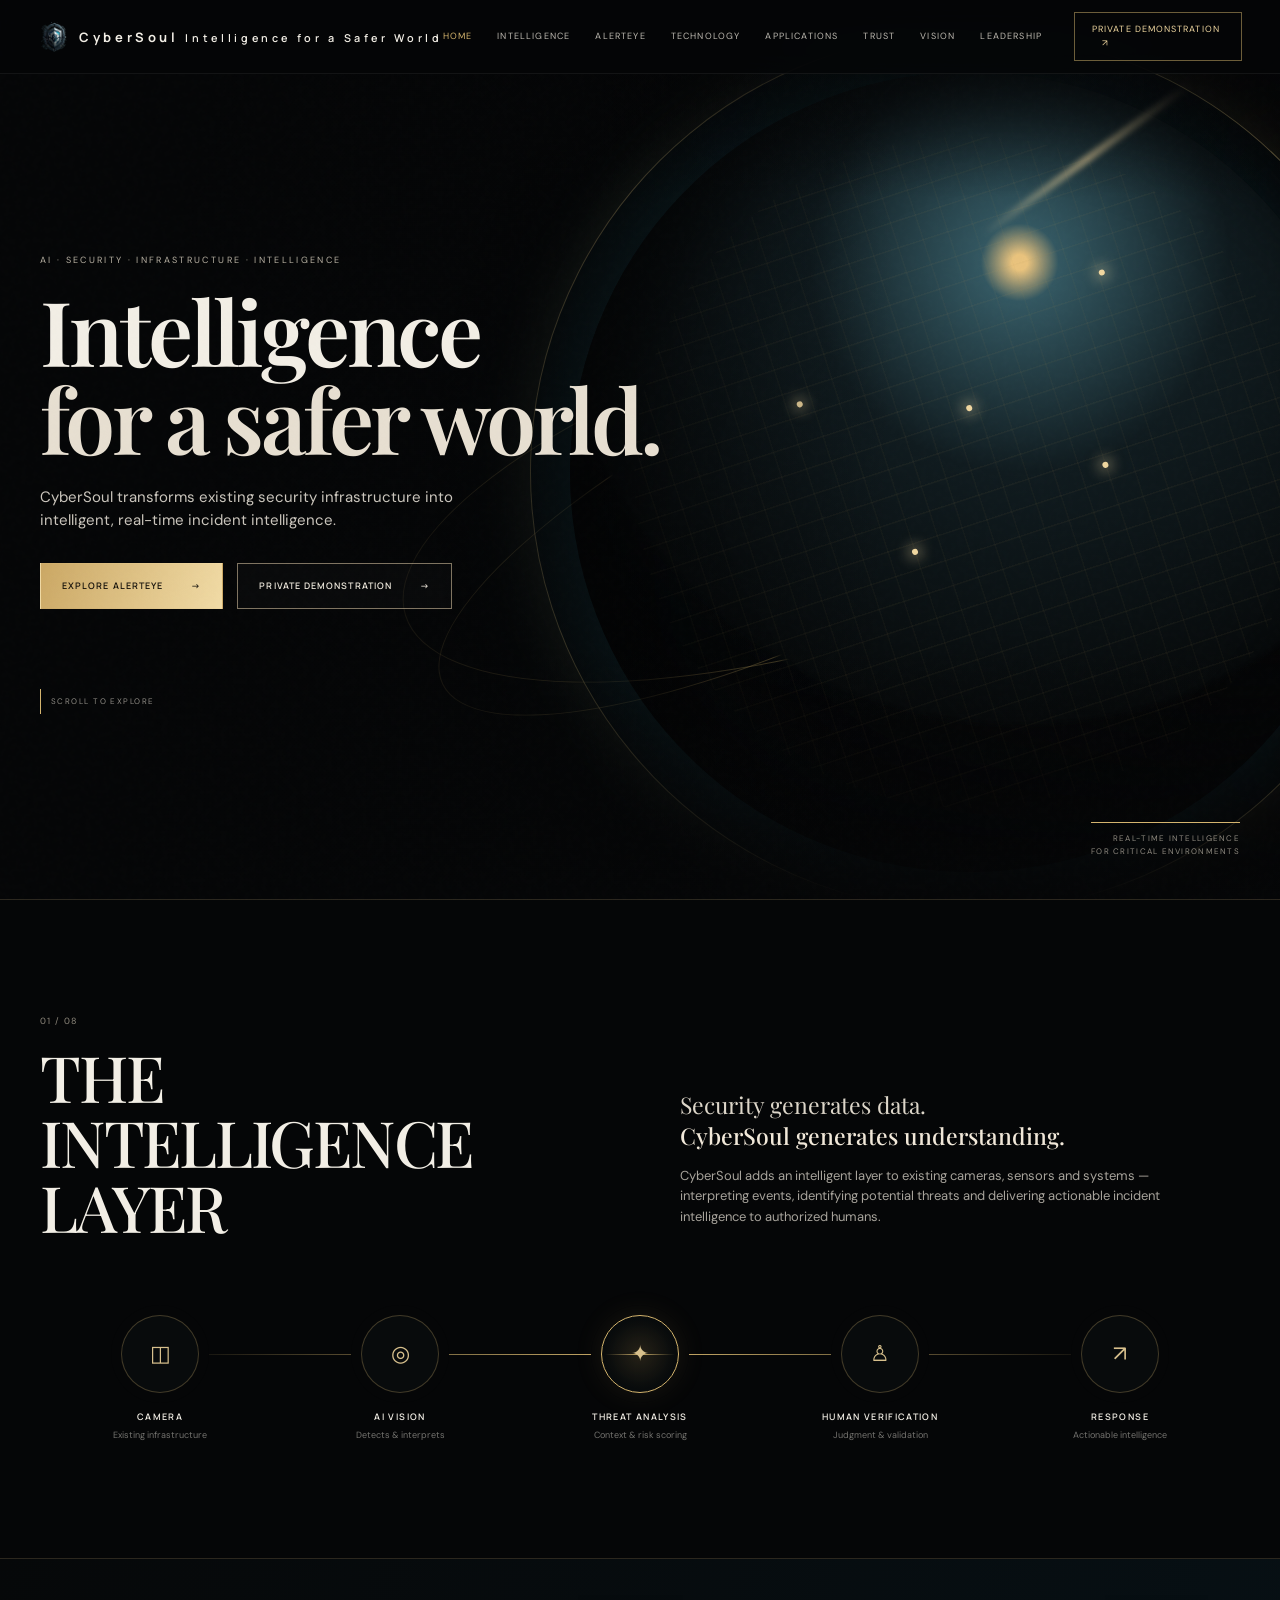
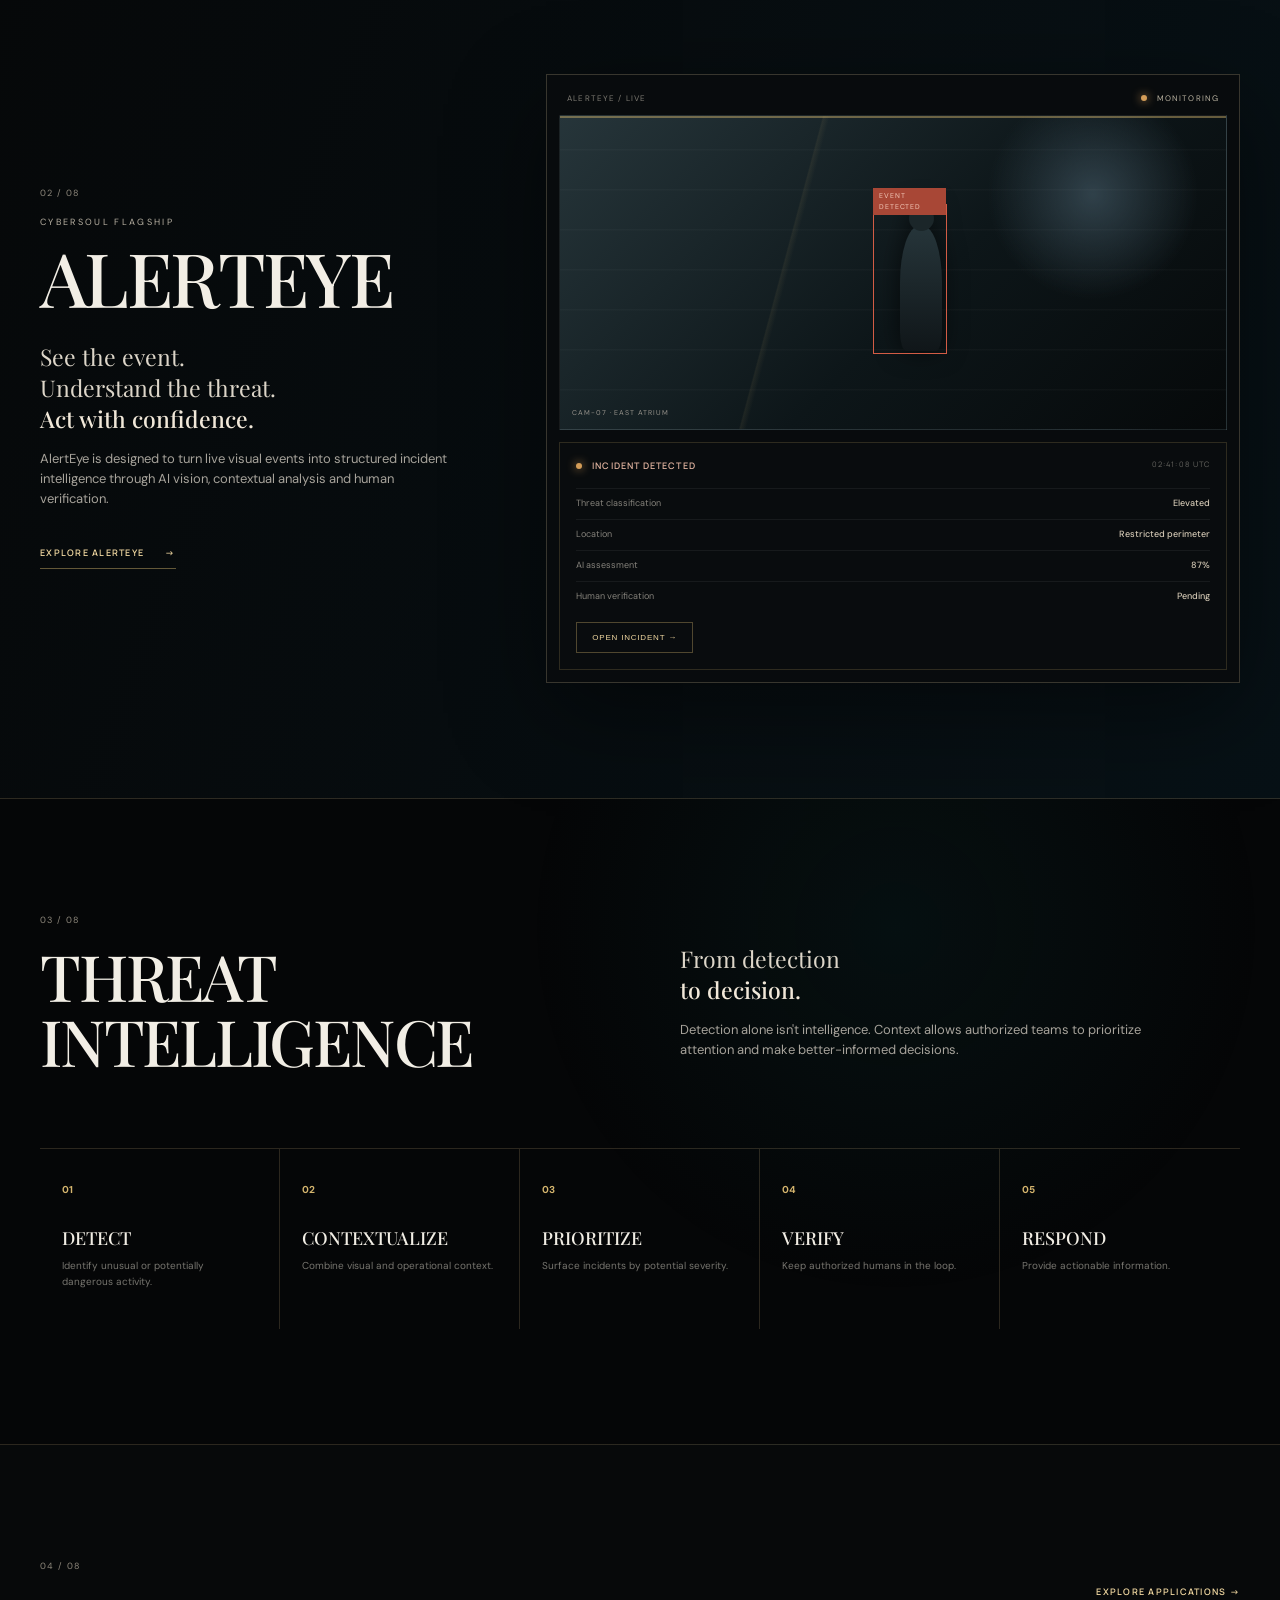
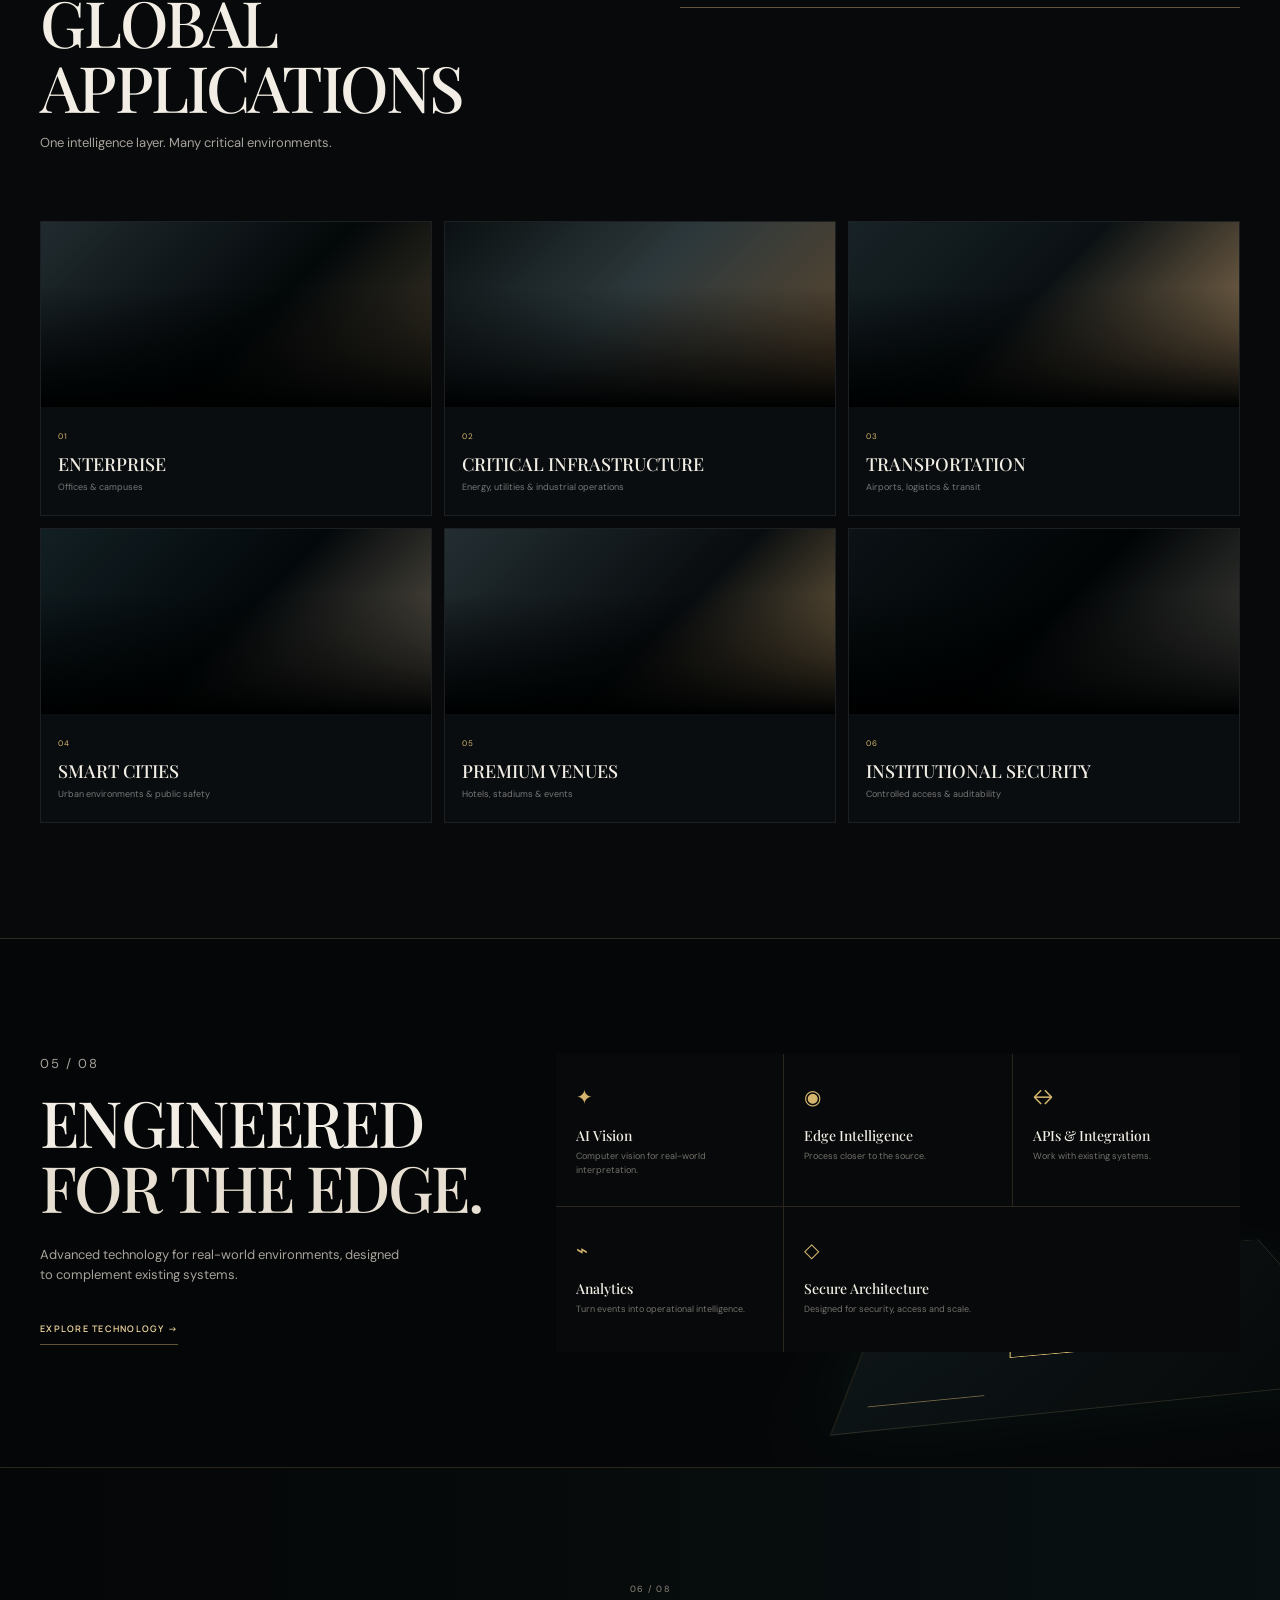
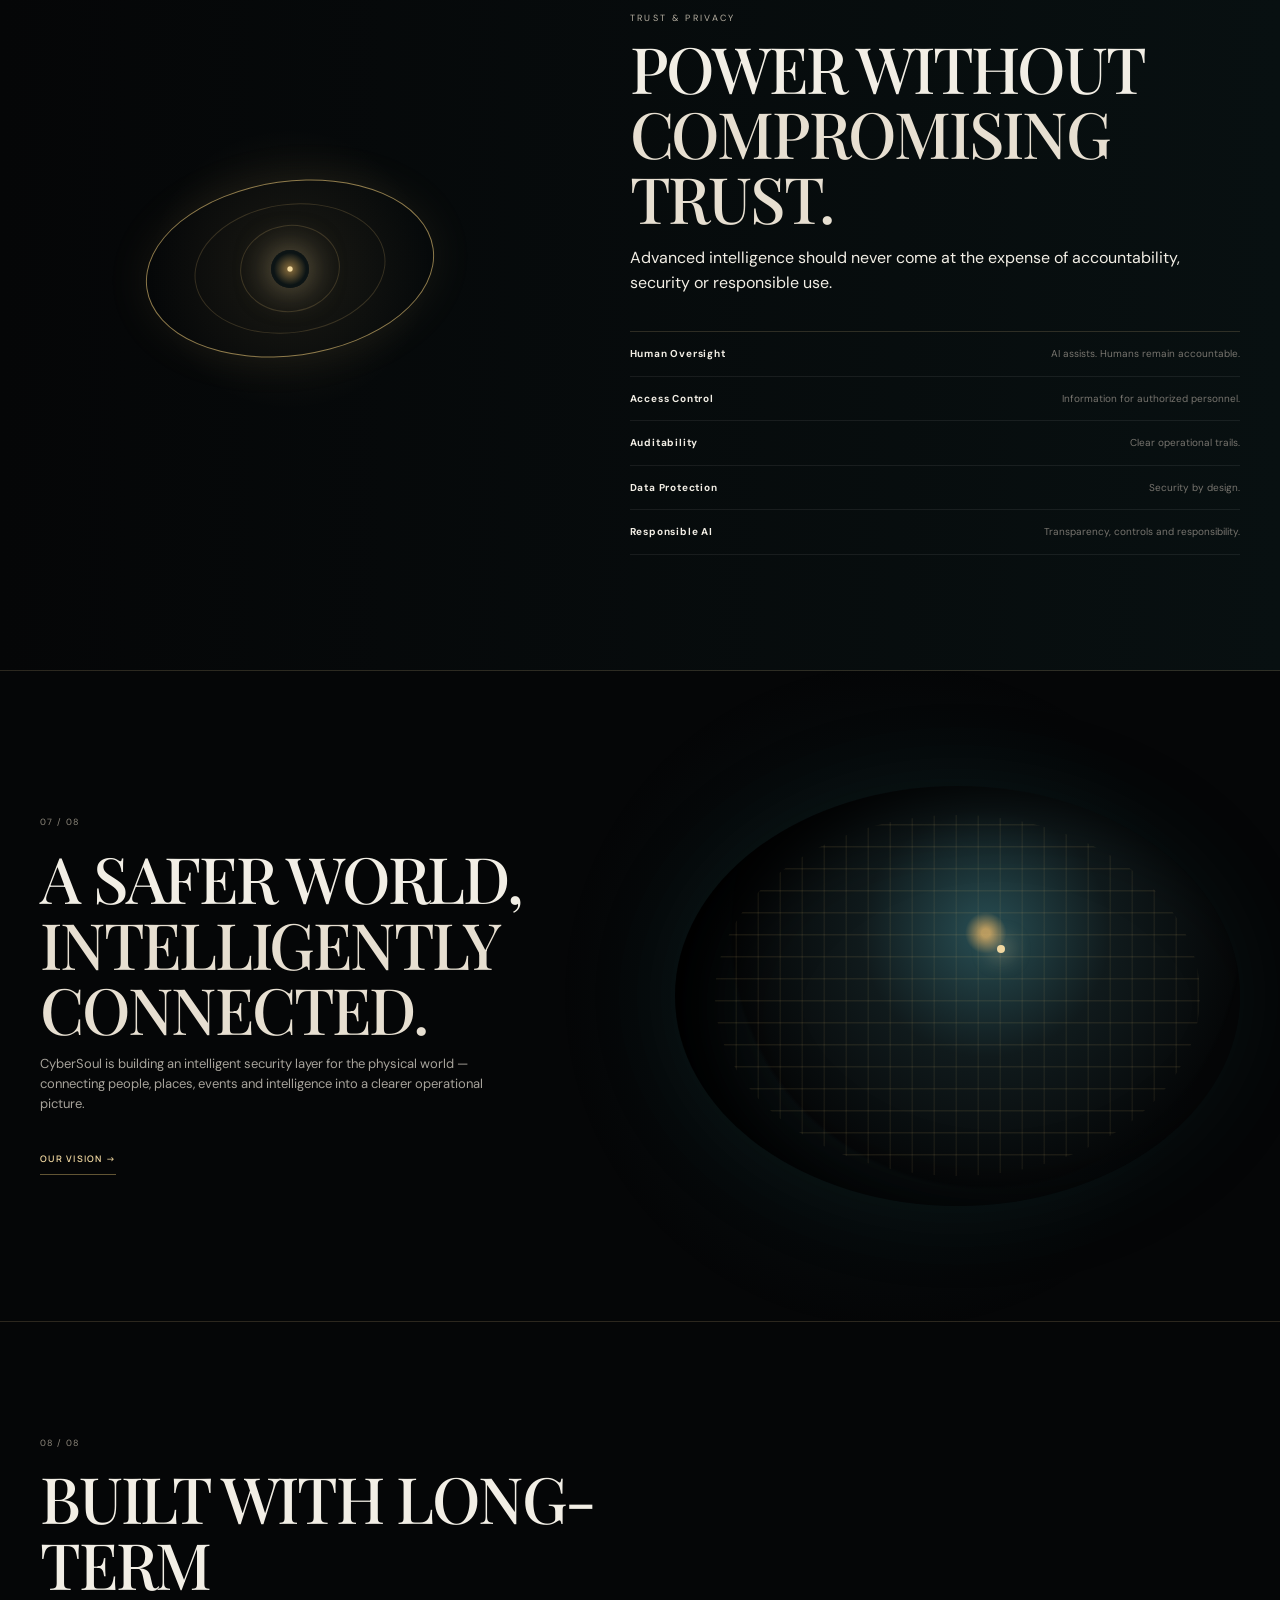
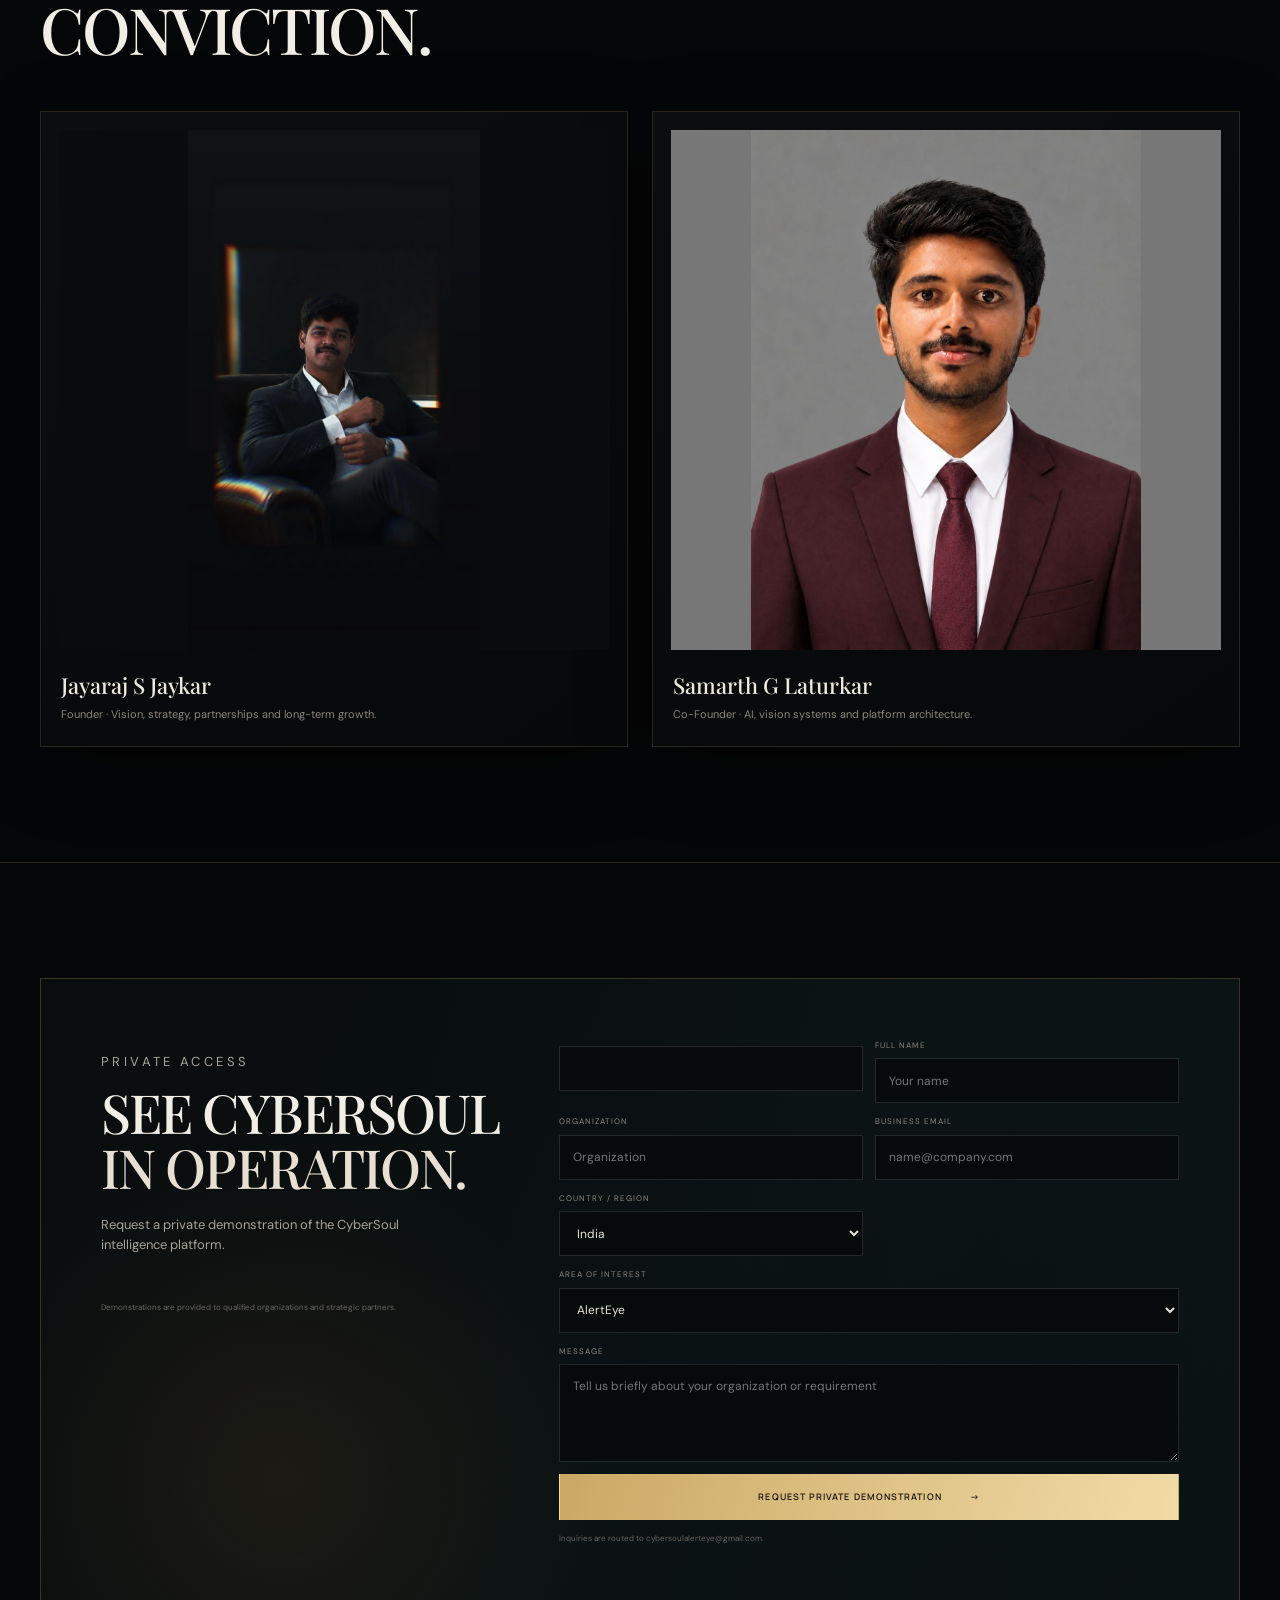
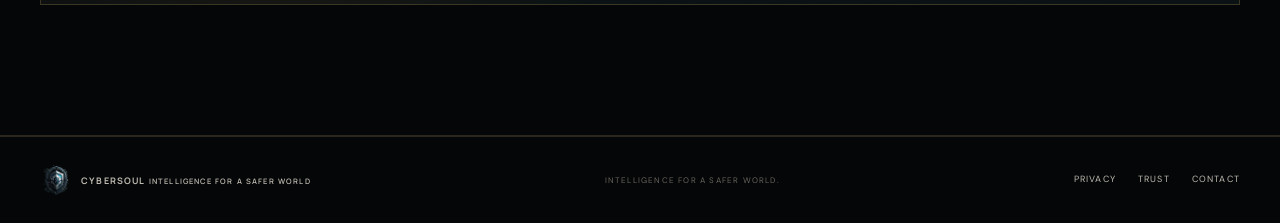
==== commit 9cfdf239: "Update index.html" ====
--- a/index.html
+++ b/index.html
@@ -3,278 +3,1708 @@
 <head>
   <meta charset="utf-8">
   <meta name="viewport" content="width=device-width, initial-scale=1">
-  <meta name="theme-color" content="#050607">
-  <meta name="description" content="CyberSoul — intelligent security infrastructure for critical environments.">
+
+  <meta
+    name="description"
+    content="CyberSoul — intelligent security infrastructure for critical environments."
+  >
+
+  <meta name="theme-color" content="#070807">
+
   <title>CyberSoul — Intelligence for a Safer World</title>
-<link rel="icon" type="image/png" href="cybersoul-icon.png">
-  <img src="founder-1.jpeg" alt="CyberSoul Founder">
-<img src="founder-2.jpeg" alt="CyberSoul Co-Founder">
-  <link rel="apple-touch-icon" href="assets/cybersoul-icon.png">
+
+  <!-- CyberSoul browser icon -->
+  <link
+    rel="icon"
+    type="image/png"
+    href="./cybersoul-icon.png?v=4"
+  >
+
+  <link
+    rel="apple-touch-icon"
+    href="./cybersoul-icon.png?v=4"
+  >
+
+  <!-- Fonts -->
   <link rel="preconnect" href="https://fonts.googleapis.com">
   <link rel="preconnect" href="https://fonts.gstatic.com" crossorigin>
-  <link href="https://fonts.googleapis.com/css2?family=DM+Sans:wght@400;500;600;700&family=Manrope:wght@400;500;600;700&family=Playfair+Display:wght@500;600&display=swap" rel="stylesheet">
-  <link rel="stylesheet" href="styles.css">
+
+  <link
+    href="https://fonts.googleapis.com/css2?family=DM+Sans:wght@400;500;600;700&family=Manrope:wght@400;500;600;700&family=Playfair+Display:ital,wght@0,500;0,600;1,500;1,600&display=swap"
+    rel="stylesheet"
+  >
+
+  <link rel="stylesheet" href="./styles.css">
 </head>
+
 <body>
+
   <div class="noise" aria-hidden="true"></div>
-  <div class="progress" id="progress"></div>
+
+  <div
+    class="progress"
+    id="progress"
+    aria-hidden="true"
+  ></div>
+
+
+  <!-- ================= HEADER ================= -->
 
   <header class="site-header" id="header">
-    <a class="brand" href="#top" aria-label="CyberSoul home">
-      <span class="brand-mark"><img src="assets/cybersoul-icon.png" alt="" aria-hidden="true"></span>
-      <span>CYBERSOUL</span>
+
+    <a
+      class="brand"
+      href="#top"
+      aria-label="CyberSoul home"
+    >
+
+      <span class="brand-mark">
+        <img
+          src="./cybersoul-icon.png?v=4"
+          alt="CyberSoul"
+        >
+      </span>
+
+      <span class="brand-copy">
+        <strong>CyberSoul</strong>
+        <small>Intelligence for a Safer World</small>
+      </span>
+
     </a>
 
-    <nav class="desktop-nav" aria-label="Primary navigation">
-      <a class="active" href="#top">Home</a>
-      <a href="#intelligence">Intelligence</a>
-      <a href="#alerteye">AlertEye</a>
-      <a href="#technology">Technology</a>
-      <a href="#applications">Applications</a>
-      <a href="#trust">Trust</a>
-      <a href="#vision">Vision</a>
-      <a href="#leadership">Leadership</a>
+
+    <nav
+      class="desktop-nav"
+      aria-label="Primary navigation"
+    >
+
+      <a
+        class="active"
+        href="#top"
+      >
+        Home
+      </a>
+
+      <a href="#intelligence">
+        Intelligence
+      </a>
+
+      <a href="#alerteye">
+        AlertEye
+      </a>
+
+      <a href="#technology">
+        Technology
+      </a>
+
+      <a href="#applications">
+        Applications
+      </a>
+
+      <a href="#trust">
+        Trust
+      </a>
+
+      <a href="#vision">
+        Vision
+      </a>
+
+      <a href="#leadership">
+        Leadership
+      </a>
+
     </nav>
 
-    <a class="header-cta" href="#demo">Private Demonstration <span>↗</span></a>
-    <button class="menu-toggle" id="menuToggle" aria-label="Open menu" aria-expanded="false">
-      <i></i><i></i>
+
+    <a
+      class="header-cta"
+      href="#demo"
+    >
+      Private Demonstration
+      <span>↗</span>
+    </a>
+
+
+    <button
+      class="menu-toggle"
+      id="menuToggle"
+      aria-label="Open menu"
+      aria-expanded="false"
+      type="button"
+    >
+      <i></i>
+      <i></i>
     </button>
+
   </header>
 
-  <div class="mobile-menu" id="mobileMenu">
-    <a href="#intelligence">Intelligence</a>
-    <a href="#alerteye">AlertEye</a>
-    <a href="#technology">Technology</a>
-    <a href="#applications">Applications</a>
-    <a href="#trust">Trust</a>
-    <a href="#vision">Vision</a>
-    <a href="#leadership">Leadership</a>
-    <a href="#demo">Private Demonstration</a>
+
+  <!-- ================= MOBILE MENU ================= -->
+
+  <div
+    class="mobile-menu"
+    id="mobileMenu"
+  >
+
+    <a href="#intelligence">
+      Intelligence
+    </a>
+
+    <a href="#alerteye">
+      AlertEye
+    </a>
+
+    <a href="#technology">
+      Technology
+    </a>
+
+    <a href="#applications">
+      Applications
+    </a>
+
+    <a href="#trust">
+      Trust
+    </a>
+
+    <a href="#vision">
+      Vision
+    </a>
+
+    <a href="#leadership">
+      Leadership
+    </a>
+
+    <a href="#demo">
+      Private Demonstration
+    </a>
+
   </div>
 
+
+  <!-- ================= MAIN ================= -->
+
   <main id="top">
+
+
+    <!-- ================= HERO ================= -->
+
     <section class="hero">
+
       <div class="hero-glow"></div>
+
       <div class="orbital orbital-a"></div>
+
       <div class="orbital orbital-b"></div>
+
+
       <div class="world">
+
         <div class="world-grid"></div>
+
         <div class="world-light"></div>
+
         <div class="world-node n1"></div>
         <div class="world-node n2"></div>
         <div class="world-node n3"></div>
         <div class="world-node n4"></div>
         <div class="world-node n5"></div>
+
       </div>
 
+
       <div class="container hero-content reveal">
-        <p class="eyebrow">AI · SECURITY · INFRASTRUCTURE · INTELLIGENCE</p>
-        <h1>Intelligence<br><em>for a safer world.</em></h1>
-        <p class="hero-copy">CyberSoul transforms existing security infrastructure into intelligent, real-time incident intelligence.</p>
+
+        <p class="eyebrow">
+          AI · SECURITY · INFRASTRUCTURE · INTELLIGENCE
+        </p>
+
+        <h1>
+          Intelligence
+          <br>
+          <em>for a safer world.</em>
+        </h1>
+
+        <p class="hero-copy">
+          CyberSoul transforms existing security infrastructure
+          into intelligent, real-time incident intelligence.
+        </p>
+
+
         <div class="hero-actions">
-          <a class="button button-gold" href="#alerteye">Explore AlertEye <span>→</span></a>
-          <a class="button button-outline" href="#demo">Private Demonstration <span>→</span></a>
-        </div>
-        <div class="scroll-cue"><span></span> Scroll to explore</div>
+
+          <a
+            class="button button-gold"
+            href="#alerteye"
+          >
+            Explore AlertEye
+            <span>→</span>
+          </a>
+
+          <a
+            class="button button-outline"
+            href="#demo"
+          >
+            Private Demonstration
+            <span>→</span>
+          </a>
+
+        </div>
+
+
+        <div class="scroll-cue">
+
+          <span></span>
+
+          Scroll to explore
+
+        </div>
+
       </div>
 
-      <div class="hero-caption">REAL-TIME INTELLIGENCE<br>FOR CRITICAL ENVIRONMENTS</div>
+
+      <div class="hero-caption">
+
+        REAL-TIME INTELLIGENCE
+        <br>
+        FOR CRITICAL ENVIRONMENTS
+
+      </div>
+
     </section>
 
-    <section class="section intelligence" id="intelligence">
+
+
+    <!-- ================= INTELLIGENCE ================= -->
+
+    <section
+      class="section intelligence"
+      id="intelligence"
+    >
+
       <div class="container">
+
         <div class="section-head reveal">
+
           <div>
-            <p class="section-index">01 / 08</p>
-            <h2>The Intelligence Layer</h2>
-          </div>
+
+            <p class="section-index">
+              01 / 08
+            </p>
+
+            <h2>
+              The Intelligence Layer
+            </h2>
+
+          </div>
+
+
           <div>
-            <p class="lead">Security generates data.<br><strong>CyberSoul generates understanding.</strong></p>
-            <p>CyberSoul adds an intelligent layer to existing cameras, sensors and systems — interpreting events, identifying potential threats and delivering actionable incident intelligence to authorized humans.</p>
-          </div>
-        </div>
+
+            <p class="lead">
+              Security generates data.
+              <br>
+              <strong>
+                CyberSoul generates understanding.
+              </strong>
+            </p>
+
+            <p>
+              CyberSoul adds an intelligent layer to existing
+              cameras, sensors and systems — interpreting events,
+              identifying potential threats and delivering
+              actionable incident intelligence to authorized humans.
+            </p>
+
+          </div>
+
+        </div>
+
 
         <div class="pipeline reveal">
+
           <div class="pipeline-line"></div>
-          <article><span class="icon">◫</span><b>CAMERA</b><small>Existing infrastructure</small></article>
-          <article><span class="icon">◎</span><b>AI VISION</b><small>Detects & interprets</small></article>
-          <article class="featured"><span class="icon">✦</span><b>THREAT ANALYSIS</b><small>Context & risk scoring</small></article>
-          <article><span class="icon">♙</span><b>HUMAN VERIFICATION</b><small>Judgment & validation</small></article>
-          <article><span class="icon">↗</span><b>RESPONSE</b><small>Actionable intelligence</small></article>
-        </div>
+
+
+          <article>
+
+            <span class="icon">◫</span>
+
+            <b>CAMERA</b>
+
+            <small>
+              Existing infrastructure
+            </small>
+
+          </article>
+
+
+          <article>
+
+            <span class="icon">◎</span>
+
+            <b>AI VISION</b>
+
+            <small>
+              Detects & interprets
+            </small>
+
+          </article>
+
+
+          <article class="featured">
+
+            <span class="icon">✦</span>
+
+            <b>THREAT ANALYSIS</b>
+
+            <small>
+              Context & risk scoring
+            </small>
+
+          </article>
+
+
+          <article>
+
+            <span class="icon">♙</span>
+
+            <b>HUMAN VERIFICATION</b>
+
+            <small>
+              Judgment & validation
+            </small>
+
+          </article>
+
+
+          <article>
+
+            <span class="icon">↗</span>
+
+            <b>RESPONSE</b>
+
+            <small>
+              Actionable intelligence
+            </small>
+
+          </article>
+
+        </div>
+
       </div>
+
     </section>
 
-    <section class="section alerteye" id="alerteye">
+
+
+    <!-- ================= ALERTEYE ================= -->
+
+    <section
+      class="section alerteye"
+      id="alerteye"
+    >
+
       <div class="container split reveal">
+
+
         <div class="copy">
-          <p class="section-index">02 / 08</p>
-          <p class="eyebrow">CYBERSOUL FLAGSHIP</p>
-          <h2>AlertEye</h2>
-          <p class="lead">See the event.<br>Understand the threat.<br><strong>Act with confidence.</strong></p>
-          <p>AlertEye is designed to turn live visual events into structured incident intelligence through AI vision, contextual analysis and human verification.</p>
-          <a class="text-link" href="#demo">Explore AlertEye <span>→</span></a>
-        </div>
+
+          <p class="section-index">
+            02 / 08
+          </p>
+
+          <p class="eyebrow">
+            CYBERSOUL FLAGSHIP
+          </p>
+
+          <h2>
+            AlertEye
+          </h2>
+
+          <p class="lead">
+
+            See the event.
+            <br>
+
+            Understand the threat.
+            <br>
+
+            <strong>
+              Act with confidence.
+            </strong>
+
+          </p>
+
+          <p>
+            AlertEye is designed to turn live visual events
+            into structured incident intelligence through AI
+            vision, contextual analysis and human verification.
+          </p>
+
+          <a
+            class="text-link"
+            href="#demo"
+          >
+            Explore AlertEye
+            <span>→</span>
+          </a>
+
+        </div>
+
 
         <div class="console">
-          <div class="console-top"><span>ALERTEYE / LIVE</span><span class="live"><i></i> MONITORING</span></div>
+
+          <div class="console-top">
+
+            <span>
+              ALERTEYE / LIVE
+            </span>
+
+            <span class="live">
+              <i></i>
+              MONITORING
+            </span>
+
+          </div>
+
+
           <div class="camera-feed">
+
             <div class="feed-scan"></div>
+
             <div class="person"></div>
-            <div class="bbox"><span>EVENT DETECTED</span></div>
-            <div class="feed-label">CAM-07 · EAST ATRIUM</div>
-          </div>
+
+            <div class="bbox">
+              <span>
+                EVENT DETECTED
+              </span>
+            </div>
+
+            <div class="feed-label">
+              CAM-07 · EAST ATRIUM
+            </div>
+
+          </div>
+
+
           <div class="incident-card">
-            <div class="incident-title"><span class="status-dot"></span> INCIDENT DETECTED <small>02:41:08 UTC</small></div>
-            <div class="incident-row"><span>Threat classification</span><b>Elevated</b></div>
-            <div class="incident-row"><span>Location</span><b>Restricted perimeter</b></div>
-            <div class="incident-row"><span>AI assessment</span><b>87%</b></div>
-            <div class="incident-row"><span>Human verification</span><b>Pending</b></div>
-            <button class="console-button" id="demoIncident">Open incident →</button>
-          </div>
-        </div>
+
+            <div class="incident-title">
+
+              <span class="status-dot"></span>
+
+              INCIDENT DETECTED
+
+              <small>
+                02:41:08 UTC
+              </small>
+
+            </div>
+
+
+            <div class="incident-row">
+
+              <span>
+                Threat classification
+              </span>
+
+              <b>
+                Elevated
+              </b>
+
+            </div>
+
+
+            <div class="incident-row">
+
+              <span>
+                Location
+              </span>
+
+              <b>
+                Restricted perimeter
+              </b>
+
+            </div>
+
+
+            <div class="incident-row">
+
+              <span>
+                AI assessment
+              </span>
+
+              <b>
+                87%
+              </b>
+
+            </div>
+
+
+            <div class="incident-row">
+
+              <span>
+                Human verification
+              </span>
+
+              <b>
+                Pending
+              </b>
+
+            </div>
+
+
+            <button
+              class="console-button"
+              id="demoIncident"
+              type="button"
+            >
+              Open incident →
+            </button>
+
+          </div>
+
+        </div>
+
       </div>
+
     </section>
 
+
+
+    <!-- ================= THREAT INTELLIGENCE ================= -->
+
     <section class="section threat">
+
       <div class="container">
+
         <div class="section-head reveal">
-          <div><p class="section-index">03 / 08</p><h2>Threat Intelligence</h2></div>
-          <div><p class="lead">From detection<br><strong>to decision.</strong></p><p>Detection alone isn't intelligence. Context allows authorized teams to prioritize attention and make better-informed decisions.</p></div>
-        </div>
+
+          <div>
+
+            <p class="section-index">
+              03 / 08
+            </p>
+
+            <h2>
+              Threat Intelligence
+            </h2>
+
+          </div>
+
+
+          <div>
+
+            <p class="lead">
+
+              From detection
+              <br>
+
+              <strong>
+                to decision.
+              </strong>
+
+            </p>
+
+            <p>
+              Detection alone isn't intelligence.
+              Context allows authorized teams to prioritize
+              attention and make better-informed decisions.
+            </p>
+
+          </div>
+
+        </div>
+
+
         <div class="steps reveal">
-          <div><b>01</b><h3>Detect</h3><p>Identify unusual or potentially dangerous activity.</p></div>
-          <div><b>02</b><h3>Contextualize</h3><p>Combine visual and operational context.</p></div>
-          <div><b>03</b><h3>Prioritize</h3><p>Surface incidents by potential severity.</p></div>
-          <div><b>04</b><h3>Verify</h3><p>Keep authorized humans in the loop.</p></div>
-          <div><b>05</b><h3>Respond</h3><p>Provide actionable information.</p></div>
-        </div>
+
+
+          <div>
+
+            <b>01</b>
+
+            <h3>
+              Detect
+            </h3>
+
+            <p>
+              Identify unusual or potentially dangerous activity.
+            </p>
+
+          </div>
+
+
+          <div>
+
+            <b>02</b>
+
+            <h3>
+              Contextualize
+            </h3>
+
+            <p>
+              Combine visual and operational context.
+            </p>
+
+          </div>
+
+
+          <div>
+
+            <b>03</b>
+
+            <h3>
+              Prioritize
+            </h3>
+
+            <p>
+              Surface incidents by potential severity.
+            </p>
+
+          </div>
+
+
+          <div>
+
+            <b>04</b>
+
+            <h3>
+              Verify
+            </h3>
+
+            <p>
+              Keep authorized humans in the loop.
+            </p>
+
+          </div>
+
+
+          <div>
+
+            <b>05</b>
+
+            <h3>
+              Respond
+            </h3>
+
+            <p>
+              Provide actionable information.
+            </p>
+
+          </div>
+
+
+        </div>
+
       </div>
+
     </section>
 
-    <section class="section applications" id="applications">
+
+
+    <!-- ================= APPLICATIONS ================= -->
+
+    <section
+      class="section applications"
+      id="applications"
+    >
+
       <div class="container">
+
+
         <div class="section-title-row reveal">
-          <div><p class="section-index">04 / 08</p><h2>Global Applications</h2><p>One intelligence layer. Many critical environments.</p></div>
-          <a class="text-link" href="#demo">Explore applications →</a>
-        </div>
+
+          <div>
+
+            <p class="section-index">
+              04 / 08
+            </p>
+
+            <h2>
+              Global Applications
+            </h2>
+
+            <p>
+              One intelligence layer.
+              Many critical environments.
+            </p>
+
+          </div>
+
+
+          <a
+            class="text-link"
+            href="#demo"
+          >
+            Explore applications →
+          </a>
+
+        </div>
+
+
         <div class="application-grid reveal">
-          <article class="app-card"><div class="app-image app-1"></div><div><span>01</span><h3>Enterprise</h3><p>Offices & campuses</p></div></article>
-          <article class="app-card"><div class="app-image app-2"></div><div><span>02</span><h3>Critical Infrastructure</h3><p>Energy, utilities & industrial operations</p></div></article>
-          <article class="app-card"><div class="app-image app-3"></div><div><span>03</span><h3>Transportation</h3><p>Airports, logistics & transit</p></div></article>
-          <article class="app-card"><div class="app-image app-4"></div><div><span>04</span><h3>Smart Cities</h3><p>Urban environments & public safety</p></div></article>
-          <article class="app-card"><div class="app-image app-5"></div><div><span>05</span><h3>Premium Venues</h3><p>Hotels, stadiums & events</p></div></article>
-          <article class="app-card"><div class="app-image app-6"></div><div><span>06</span><h3>Institutional Security</h3><p>Controlled access & auditability</p></div></article>
-        </div>
+
+
+          <article class="app-card">
+
+            <div class="app-image app-1"></div>
+
+            <div>
+
+              <span>01</span>
+
+              <h3>
+                Enterprise
+              </h3>
+
+              <p>
+                Offices & campuses
+              </p>
+
+            </div>
+
+          </article>
+
+
+          <article class="app-card">
+
+            <div class="app-image app-2"></div>
+
+            <div>
+
+              <span>02</span>
+
+              <h3>
+                Critical Infrastructure
+              </h3>
+
+              <p>
+                Energy, utilities & industrial operations
+              </p>
+
+            </div>
+
+          </article>
+
+
+          <article class="app-card">
+
+            <div class="app-image app-3"></div>
+
+            <div>
+
+              <span>03</span>
+
+              <h3>
+                Transportation
+              </h3>
+
+              <p>
+                Airports, logistics & transit
+              </p>
+
+            </div>
+
+          </article>
+
+
+          <article class="app-card">
+
+            <div class="app-image app-4"></div>
+
+            <div>
+
+              <span>04</span>
+
+              <h3>
+                Smart Cities
+              </h3>
+
+              <p>
+                Urban environments & public safety
+              </p>
+
+            </div>
+
+          </article>
+
+
+          <article class="app-card">
+
+            <div class="app-image app-5"></div>
+
+            <div>
+
+              <span>05</span>
+
+              <h3>
+                Premium Venues
+              </h3>
+
+              <p>
+                Hotels, stadiums & events
+              </p>
+
+            </div>
+
+          </article>
+
+
+          <article class="app-card">
+
+            <div class="app-image app-6"></div>
+
+            <div>
+
+              <span>06</span>
+
+              <h3>
+                Institutional Security
+              </h3>
+
+              <p>
+                Controlled access & auditability
+              </p>
+
+            </div>
+
+          </article>
+
+
+        </div>
+
       </div>
+
     </section>
 
-    <section class="section technology" id="technology">
+
+
+    <!-- ================= TECHNOLOGY ================= -->
+
+    <section
+      class="section technology"
+      id="technology"
+    >
+
       <div class="container tech-wrap reveal">
+
+
         <div class="tech-copy">
-          <p class="section-index">05 / 08</p>
-          <h2>Engineered<br><em>for the edge.</em></h2>
-          <p>Advanced technology for real-world environments, designed to complement existing systems.</p>
-          <a class="text-link" href="#demo">Explore technology →</a>
-        </div>
+
+          <p class="section-index">
+            05 / 08
+          </p>
+
+          <h2>
+
+            Engineered
+            <br>
+
+            <em>
+              for the edge.
+            </em>
+
+          </h2>
+
+          <p>
+            Advanced technology for real-world environments,
+            designed to complement existing systems.
+          </p>
+
+          <a
+            class="text-link"
+            href="#demo"
+          >
+            Explore technology →
+          </a>
+
+        </div>
+
+
         <div class="tech-grid">
-          <div><span>✦</span><h3>AI Vision</h3><p>Computer vision for real-world interpretation.</p></div>
-          <div><span>◉</span><h3>Edge Intelligence</h3><p>Process closer to the source.</p></div>
-          <div><span>↔</span><h3>APIs & Integration</h3><p>Work with existing systems.</p></div>
-          <div><span>⌁</span><h3>Analytics</h3><p>Turn events into operational intelligence.</p></div>
-          <div><span>◇</span><h3>Secure Architecture</h3><p>Designed for security, access and scale.</p></div>
-        </div>
-        <div class="chip-art"><div class="chip-logo">CS</div><div class="chip-trace t1"></div><div class="chip-trace t2"></div><div class="chip-trace t3"></div></div>
+
+
+          <div>
+
+            <span>✦</span>
+
+            <h3>
+              AI Vision
+            </h3>
+
+            <p>
+              Computer vision for real-world interpretation.
+            </p>
+
+          </div>
+
+
+          <div>
+
+            <span>◉</span>
+
+            <h3>
+              Edge Intelligence
+            </h3>
+
+            <p>
+              Process closer to the source.
+            </p>
+
+          </div>
+
+
+          <div>
+
+            <span>↔</span>
+
+            <h3>
+              APIs & Integration
+            </h3>
+
+            <p>
+              Work with existing systems.
+            </p>
+
+          </div>
+
+
+          <div>
+
+            <span>⌁</span>
+
+            <h3>
+              Analytics
+            </h3>
+
+            <p>
+              Turn events into operational intelligence.
+            </p>
+
+          </div>
+
+
+          <div>
+
+            <span>◇</span>
+
+            <h3>
+              Secure Architecture
+            </h3>
+
+            <p>
+              Designed for security, access and scale.
+            </p>
+
+          </div>
+
+
+        </div>
+
+
+        <div class="chip-art">
+
+          <div class="chip-logo">
+            CS
+          </div>
+
+          <div class="chip-trace t1"></div>
+          <div class="chip-trace t2"></div>
+          <div class="chip-trace t3"></div>
+
+        </div>
+
       </div>
+
     </section>
 
-    <section class="section trust" id="trust">
+
+
+    <!-- ================= TRUST ================= -->
+
+    <section
+      class="section trust"
+      id="trust"
+    >
+
       <div class="container split trust-split reveal">
-        <div class="eye-art"><div class="eye-ring"></div><div class="eye-core"></div></div>
+
+
+        <div class="eye-art">
+
+          <div class="eye-ring"></div>
+
+          <div class="eye-core"></div>
+
+        </div>
+
+
         <div>
-          <p class="section-index">06 / 08</p>
-          <p class="eyebrow">TRUST & PRIVACY</p>
-          <h2>Power without<br><em>compromising trust.</em></h2>
-          <p>Advanced intelligence should never come at the expense of accountability, security or responsible use.</p>
+
+          <p class="section-index">
+            06 / 08
+          </p>
+
+          <p class="eyebrow">
+            TRUST & PRIVACY
+          </p>
+
+          <h2>
+
+            Power without
+            <br>
+
+            <em>
+              compromising trust.
+            </em>
+
+          </h2>
+
+          <p>
+            Advanced intelligence should never come at
+            the expense of accountability, security or
+            responsible use.
+          </p>
+
+
           <div class="trust-list">
-            <div><b>Human Oversight</b><span>AI assists. Humans remain accountable.</span></div>
-            <div><b>Access Control</b><span>Information for authorized personnel.</span></div>
-            <div><b>Auditability</b><span>Clear operational trails.</span></div>
-            <div><b>Data Protection</b><span>Security by design.</span></div>
-            <div><b>Responsible AI</b><span>Transparency, controls and responsibility.</span></div>
-          </div>
-        </div>
+
+
+            <div>
+
+              <b>
+                Human Oversight
+              </b>
+
+              <span>
+                AI assists. Humans remain accountable.
+              </span>
+
+            </div>
+
+
+            <div>
+
+              <b>
+                Access Control
+              </b>
+
+              <span>
+                Information for authorized personnel.
+              </span>
+
+            </div>
+
+
+            <div>
+
+              <b>
+                Auditability
+              </b>
+
+              <span>
+                Clear operational trails.
+              </span>
+
+            </div>
+
+
+            <div>
+
+              <b>
+                Data Protection
+              </b>
+
+              <span>
+                Security by design.
+              </span>
+
+            </div>
+
+
+            <div>
+
+              <b>
+                Responsible AI
+              </b>
+
+              <span>
+                Transparency, controls and responsibility.
+              </span>
+
+            </div>
+
+
+          </div>
+
+        </div>
+
       </div>
+
     </section>
 
-    <section class="section vision" id="vision">
+
+
+    <!-- ================= VISION ================= -->
+
+    <section
+      class="section vision"
+      id="vision"
+    >
+
       <div class="container vision-grid reveal">
+
+
         <div>
-          <p class="section-index">07 / 08</p>
-          <h2>A safer world,<br><em>intelligently connected.</em></h2>
-          <p>CyberSoul is building an intelligent security layer for the physical world — connecting people, places, events and intelligence into a clearer operational picture.</p>
-          <a class="text-link" href="#demo">Our vision →</a>
-        </div>
-        <div class="globe-mini"><div class="mini-grid"></div><div class="mini-node"></div></div>
+
+          <p class="section-index">
+            07 / 08
+          </p>
+
+          <h2>
+
+            A safer world,
+            <br>
+
+            <em>
+              intelligently connected.
+            </em>
+
+          </h2>
+
+          <p>
+            CyberSoul is building an intelligent security
+            layer for the physical world — connecting
+            people, places, events and intelligence into
+            a clearer operational picture.
+          </p>
+
+          <a
+            class="text-link"
+            href="#demo"
+          >
+            Our vision →
+          </a>
+
+        </div>
+
+
+        <div class="globe-mini">
+
+          <div class="mini-grid"></div>
+
+          <div class="mini-node"></div>
+
+        </div>
+
+
       </div>
+
     </section>
 
-    <section class="section leadership" id="leadership">
+
+
+    <!-- ================= LEADERSHIP ================= -->
+
+    <section
+      class="section leadership"
+      id="leadership"
+    >
+
       <div class="container">
-        <div class="section-title-row reveal"><div><p class="section-index">08 / 08</p><h2>Built with long-term conviction.</h2></div></div>
+
+
+        <div class="section-title-row reveal">
+
+          <div>
+
+            <p class="section-index">
+              08 / 08
+            </p>
+
+            <h2>
+              Built with long-term conviction.
+            </h2>
+
+          </div>
+
+        </div>
+
+
         <div class="leaders reveal">
-          <article class="leader"><div class="portrait portrait-photo"><img src="assets/founder-1.jpeg" alt="Jayaraj S Jaykar, CyberSoul Founder"></div><h3>Jayaraj S Jaykar</h3><p>Founder · Vision, strategy, partnerships and long-term growth.</p></article>
-          <article class="leader"><div class="portrait portrait-photo"><img src="assets/founder-2.jpeg" alt="Samarth G Laturkar, CyberSoul Co-Founder"></div><h3>Samarth G Laturkar</h3><p>Co-Founder · AI, vision systems and platform architecture.</p></article>
-        </div>
+
+
+          <!-- Founder 1 -->
+
+          <article class="leader">
+
+            <div class="portrait portrait-photo">
+
+              <img
+                src="./founder-1.jpeg"
+                alt="CyberSoul Founder"
+                loading="lazy"
+              >
+
+            </div>
+
+            <h3>
+              Jayaraj S Jaykar
+            </h3>
+
+            <p>
+              Founder · Vision, strategy, partnerships
+              and long-term growth.
+            </p>
+
+          </article>
+
+
+          <!-- Founder 2 -->
+
+          <article class="leader">
+
+            <div class="portrait portrait-photo">
+
+              <img
+                src="./founder-2.jpeg"
+                alt="CyberSoul Co-Founder"
+                loading="lazy"
+              >
+
+            </div>
+
+            <h3>
+              Samarth G Laturkar
+            </h3>
+
+            <p>
+              Co-Founder · AI, vision systems
+              and platform architecture.
+            </p>
+
+          </article>
+
+
+        </div>
+
       </div>
+
     </section>
 
-    <section class="section demo" id="demo">
+
+
+    <!-- ================= PRIVATE DEMO ================= -->
+
+    <section
+      class="section demo"
+      id="demo"
+    >
+
       <div class="container demo-card reveal">
+
+
         <div class="demo-backdrop"></div>
+
+
         <div class="demo-copy">
-          <p class="eyebrow">PRIVATE ACCESS</p>
-          <h2>See CyberSoul<br><em>in operation.</em></h2>
-          <p>Request a private demonstration of the CyberSoul intelligence platform.</p>
-          <small>Demonstrations are provided to qualified organizations and strategic partners.</small>
-        </div>
-        <form id="demoForm" class="demo-form" action="https://formsubmit.co/cybersoulalerteye@gmail.com" method="POST">
-          <input type="hidden" name="_subject" value="CyberSoul — Private Demonstration Request">
-          <input type="hidden" name="_captcha" value="false">
-          <input type="hidden" name="_template" value="table">
-          <label>Full name<input required name="name" autocomplete="name" placeholder="Your name"></label>
-          <label>Organization<input required name="organization" placeholder="Organization"></label>
-          <label>Business email<input required type="email" name="email" autocomplete="email" placeholder="name@company.com"></label>
-          <label>Country / Region<select name="region"><option>India</option><option>United States</option><option>United Kingdom</option><option>Europe</option><option>Middle East</option><option>Asia Pacific</option><option>Other</option></select></label>
-          <label class="full">Area of interest<select name="interest"><option>AlertEye</option><option>Enterprise Security</option><option>Critical Infrastructure</option><option>Strategic Partnership</option><option>Investment / Institutional Inquiry</option></select></label>
-          <label class="full">Message<textarea name="message" rows="4" placeholder="Tell us briefly about your organization or requirement"></textarea></label>
-          <button class="button button-gold full" type="submit">Request Private Demonstration <span>→</span></button>
-          <p class="form-note" id="formNote">Private inquiries are delivered to cybersoulalerteye@gmail.com.</p>
+
+          <p class="eyebrow">
+            PRIVATE ACCESS
+          </p>
+
+          <h2>
+
+            See CyberSoul
+            <br>
+
+            <em>
+              in operation.
+            </em>
+
+          </h2>
+
+          <p>
+            Request a private demonstration of the
+            CyberSoul intelligence platform.
+          </p>
+
+          <small>
+            Demonstrations are provided to qualified
+            organizations and strategic partners.
+          </small>
+
+        </div>
+
+
+        <!-- CONTACT FORM -->
+
+        <form
+          id="demoForm"
+          class="demo-form"
+          action="https://formsubmit.co/cybersoulalerteye@gmail.com"
+          method="POST"
+        >
+
+          <!-- Email subject -->
+
+          <input
+            type="hidden"
+            name="_subject"
+            value="CyberSoul — Private Demonstration Request"
+          >
+
+          <!-- FormSubmit template -->
+
+          <input
+            type="hidden"
+            name="_template"
+            value="table"
+          >
+
+          <!-- Enable captcha -->
+
+          <input
+            type="hidden"
+            name="_captcha"
+            value="true"
+          >
+
+          <!-- Return URL -->
+
+          <input
+            type="hidden"
+            name="_next"
+            value="https://cybersoulalerteye.github.io/explore/?submitted=1#demo"
+          >
+
+          <!-- Honeypot spam field -->
+
+          <input
+            type="text"
+            name="_honey"
+            class="honeypot"
+            tabindex="-1"
+            autocomplete="off"
+            aria-hidden="true"
+          >
+
+
+          <label>
+
+            Full name
+
+            <input
+              required
+              name="name"
+              autocomplete="name"
+              placeholder="Your name"
+            >
+
+          </label>
+
+
+          <label>
+
+            Organization
+
+            <input
+              required
+              name="organization"
+              placeholder="Organization"
+            >
+
+          </label>
+
+
+          <label>
+
+            Business email
+
+            <input
+              required
+              type="email"
+              name="email"
+              autocomplete="email"
+              placeholder="name@company.com"
+            >
+
+          </label>
+
+
+          <label>
+
+            Country / Region
+
+            <select name="region">
+
+              <option>India</option>
+
+              <option>
+                United States
+              </option>
+
+              <option>
+                United Kingdom
+              </option>
+
+              <option>
+                Europe
+              </option>
+
+              <option>
+                Middle East
+              </option>
+
+              <option>
+                Asia Pacific
+              </option>
+
+              <option>
+                Other
+              </option>
+
+            </select>
+
+          </label>
+
+
+          <label class="full">
+
+            Area of interest
+
+            <select name="interest">
+
+              <option>
+                AlertEye
+              </option>
+
+              <option>
+                Enterprise Security
+              </option>
+
+              <option>
+                Critical Infrastructure
+              </option>
+
+              <option>
+                Strategic Partnership
+              </option>
+
+              <option>
+                Investment / Institutional Inquiry
+              </option>
+
+            </select>
+
+          </label>
+
+
+          <label class="full">
+
+            Message
+
+            <textarea
+              name="message"
+              rows="4"
+              placeholder="Tell us briefly about your organization or requirement"
+            ></textarea>
+
+          </label>
+
+
+          <button
+            class="button button-gold full"
+            type="submit"
+          >
+
+            Request Private Demonstration
+
+            <span>
+              →
+            </span>
+
+          </button>
+
+
+          <p
+            class="form-note"
+            id="formNote"
+          >
+            Inquiries are routed to
+            cybersoulalerteye@gmail.com.
+          </p>
+
         </form>
+
       </div>
+
     </section>
+
   </main>
 
+
+
+  <!-- ================= FOOTER ================= -->
+
   <footer class="footer">
+
     <div class="container footer-inner">
-      <a class="brand" href="#top"><span class="brand-mark"><img src="assets/cybersoul-icon.png" alt="" aria-hidden="true"></span><span>CYBERSOUL</span></a>
-      <span>INTELLIGENCE FOR A SAFER WORLD.</span>
-      <div><a href="#trust">Privacy</a><a href="#trust">Trust</a><a href="#demo">Contact</a></div>
+
+
+      <a
+        class="brand"
+        href="#top"
+      >
+
+        <span class="brand-mark">
+
+          <img
+            src="./cybersoul-icon.png?v=4"
+            alt="CyberSoul"
+          >
+
+        </span>
+
+
+        <span class="brand-copy">
+
+          <strong>
+            CyberSoul
+          </strong>
+
+          <small>
+            Intelligence for a Safer World
+          </small>
+
+        </span>
+
+      </a>
+
+
+      <span>
+        INTELLIGENCE FOR A SAFER WORLD.
+      </span>
+
+
+      <div>
+
+        <a href="#trust">
+          Privacy
+        </a>
+
+        <a href="#trust">
+          Trust
+        </a>
+
+        <a href="#demo">
+          Contact
+        </a>
+
+      </div>
+
     </div>
+
   </footer>
 
-  <div class="modal" id="incidentModal" aria-hidden="true">
+
+
+  <!-- ================= INCIDENT MODAL ================= -->
+
+  <div
+    class="modal"
+    id="incidentModal"
+    aria-hidden="true"
+  >
+
     <div class="modal-box">
-      <button class="modal-close" id="modalClose" aria-label="Close">×</button>
-      <p class="eyebrow">ALERTEYE / DEMONSTRATION</p>
-      <h2>Incident intelligence</h2>
-      <p>This showcase simulates an incident workflow. Replace the demo data with your authorized camera, event and response integrations before production deployment.</p>
-      <div class="modal-data"><span>EVENT</span><b>Potential perimeter anomaly</b><span>STATUS</span><b>Human verification required</b><span>PRIORITY</span><b>Elevated</b></div>
-      <button class="button button-gold" id="modalOk">Return to platform <span>→</span></button>
+
+      <button
+        class="modal-close"
+        id="modalClose"
+        aria-label="Close"
+        type="button"
+      >
+        ×
+      </button>
+
+
+      <p class="eyebrow">
+        ALERTEYE / DEMONSTRATION
+      </p>
+
+      <h2>
+        Incident intelligence
+      </h2>
+
+      <p>
+        This showcase simulates an incident workflow.
+        Replace the demo data with your authorized camera,
+        event and response integrations before production
+        deployment.
+      </p>
+
+
+      <div class="modal-data">
+
+        <span>
+          EVENT
+        </span>
+
+        <b>
+          Potential perimeter anomaly
+        </b>
+
+
+        <span>
+          STATUS
+        </span>
+
+        <b>
+          Human verification required
+        </b>
+
+
+        <span>
+          PRIORITY
+        </span>
+
+        <b>
+          Elevated
+        </b>
+
+      </div>
+
+
+      <button
+        class="button button-gold"
+        id="modalOk"
+        type="button"
+      >
+
+        Return to platform
+
+        <span>
+          →
+        </span>
+
+      </button>
+
     </div>
+
   </div>
 
-  <script src="script.js"></script>
+
+  <div
+    class="toast"
+    id="toast"
+    role="status"
+    aria-live="polite"
+  ></div>
+
+
+  <script src="./script.js"></script>
+
 </body>
 </html>
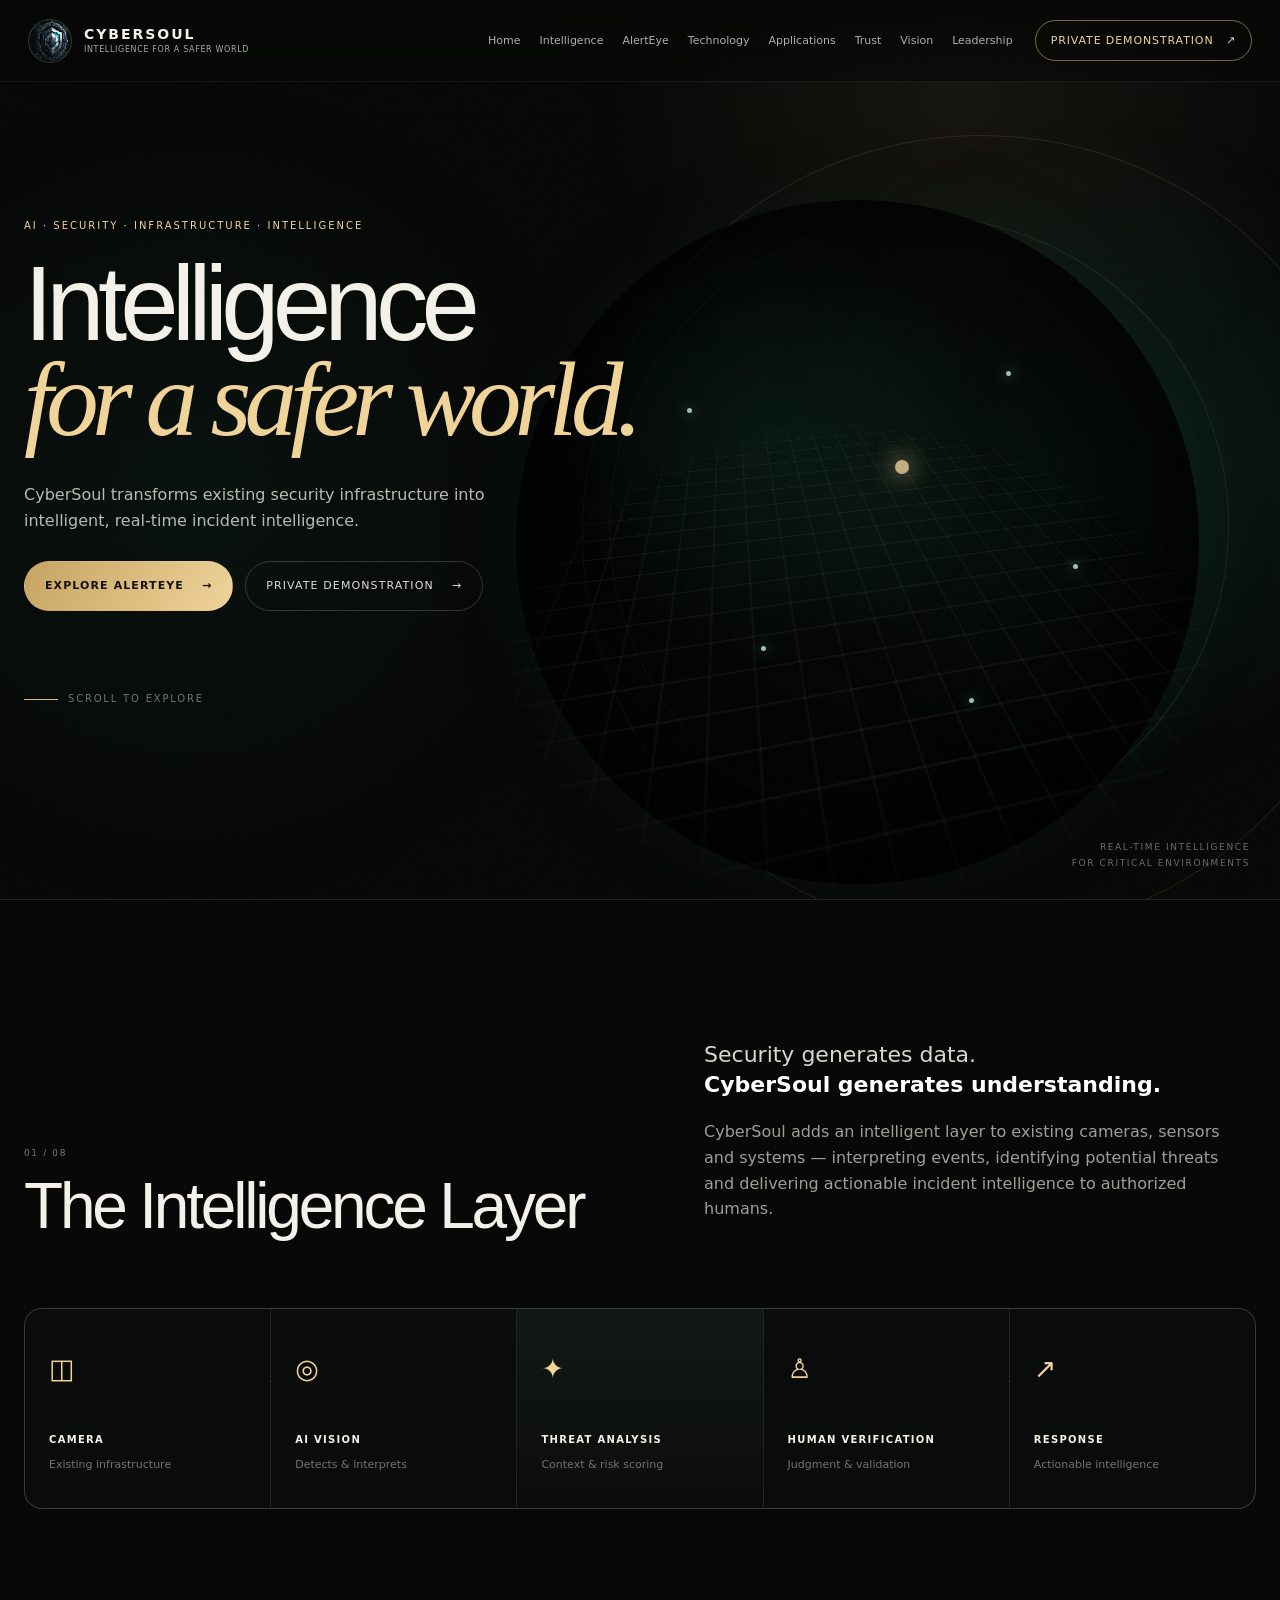
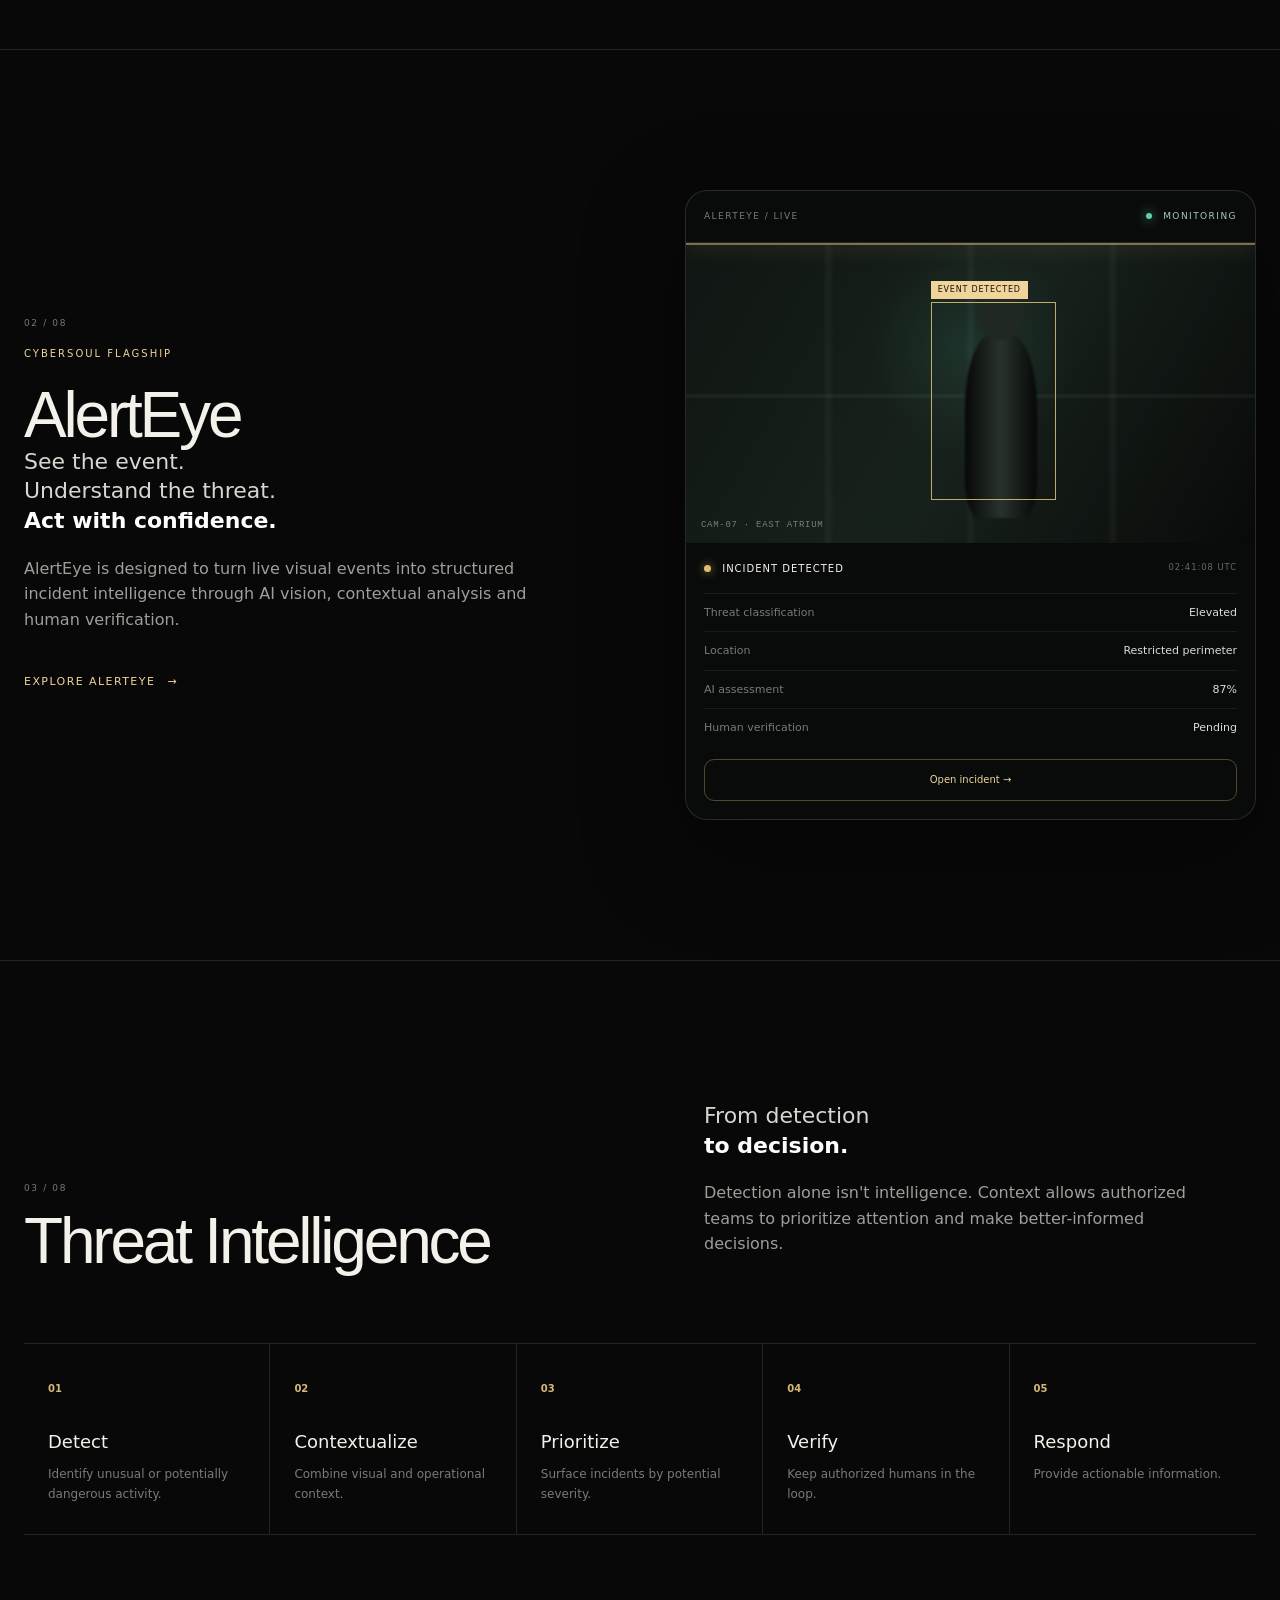
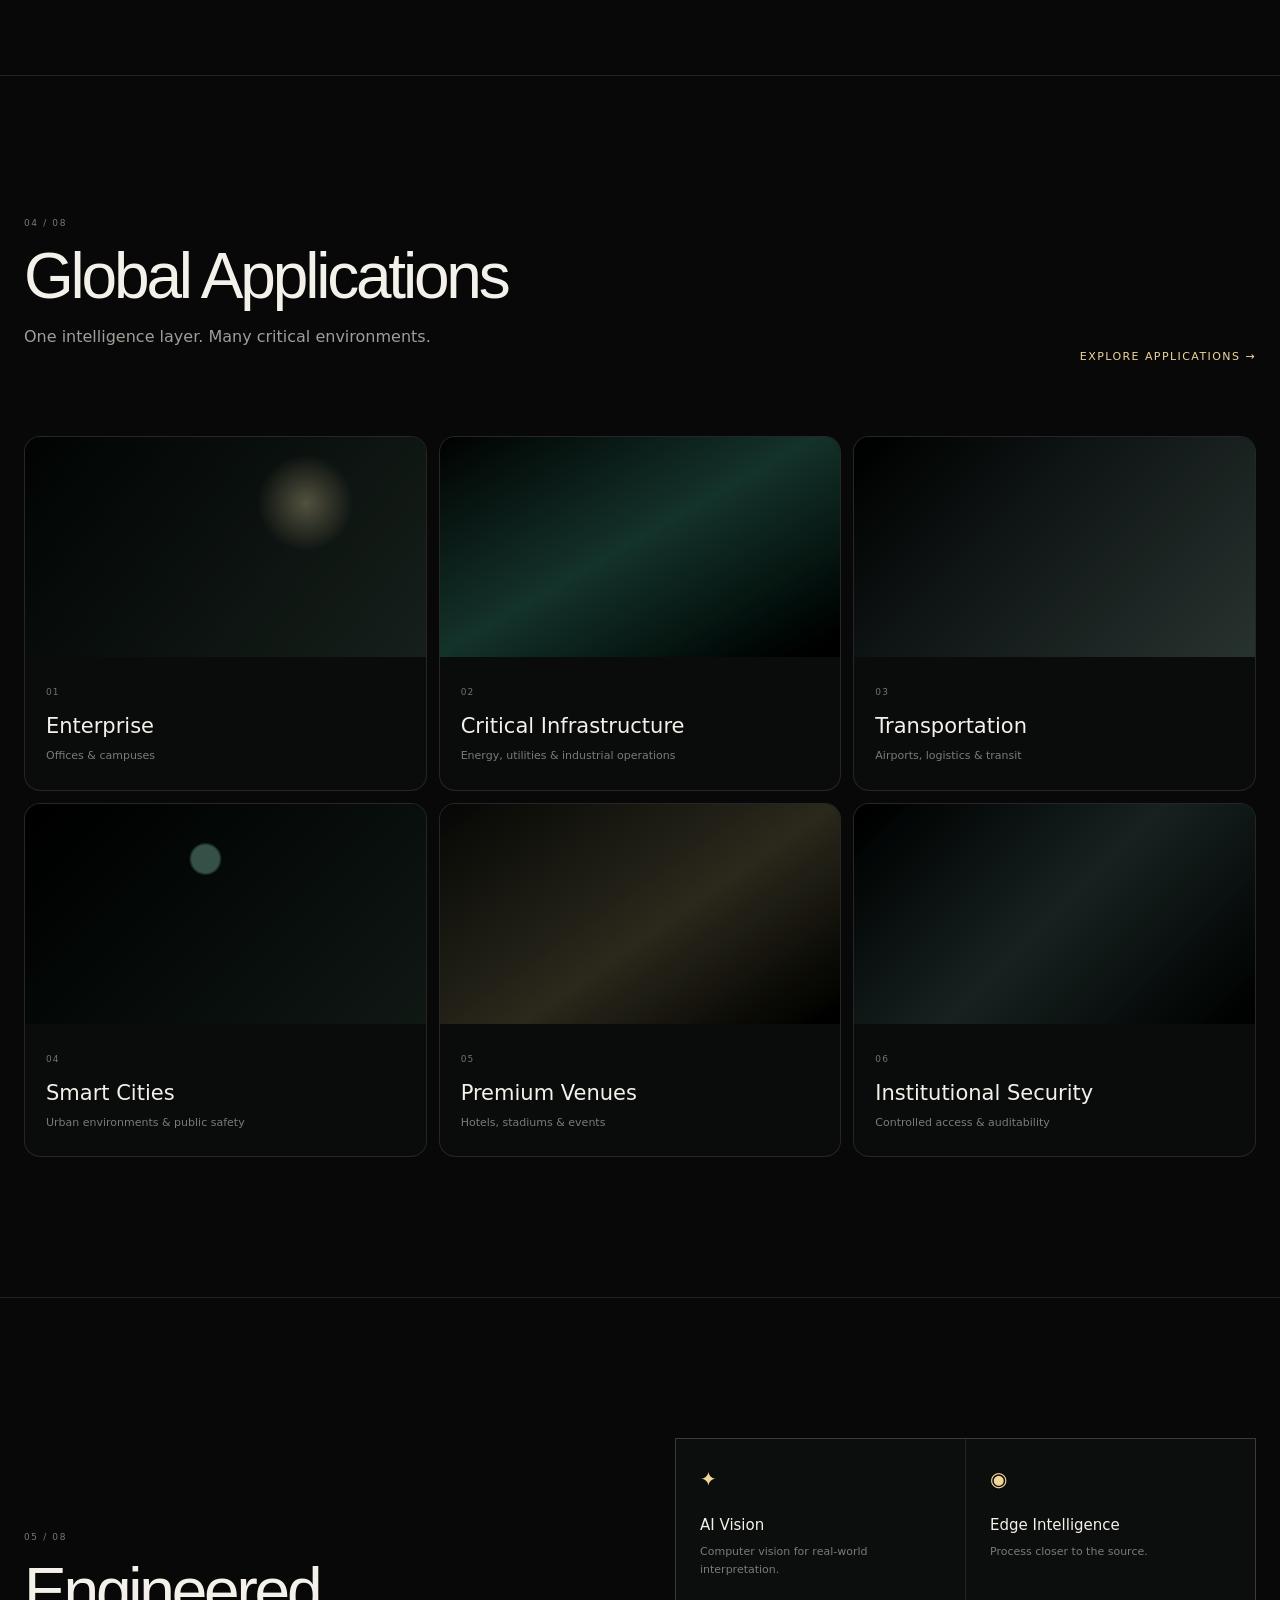
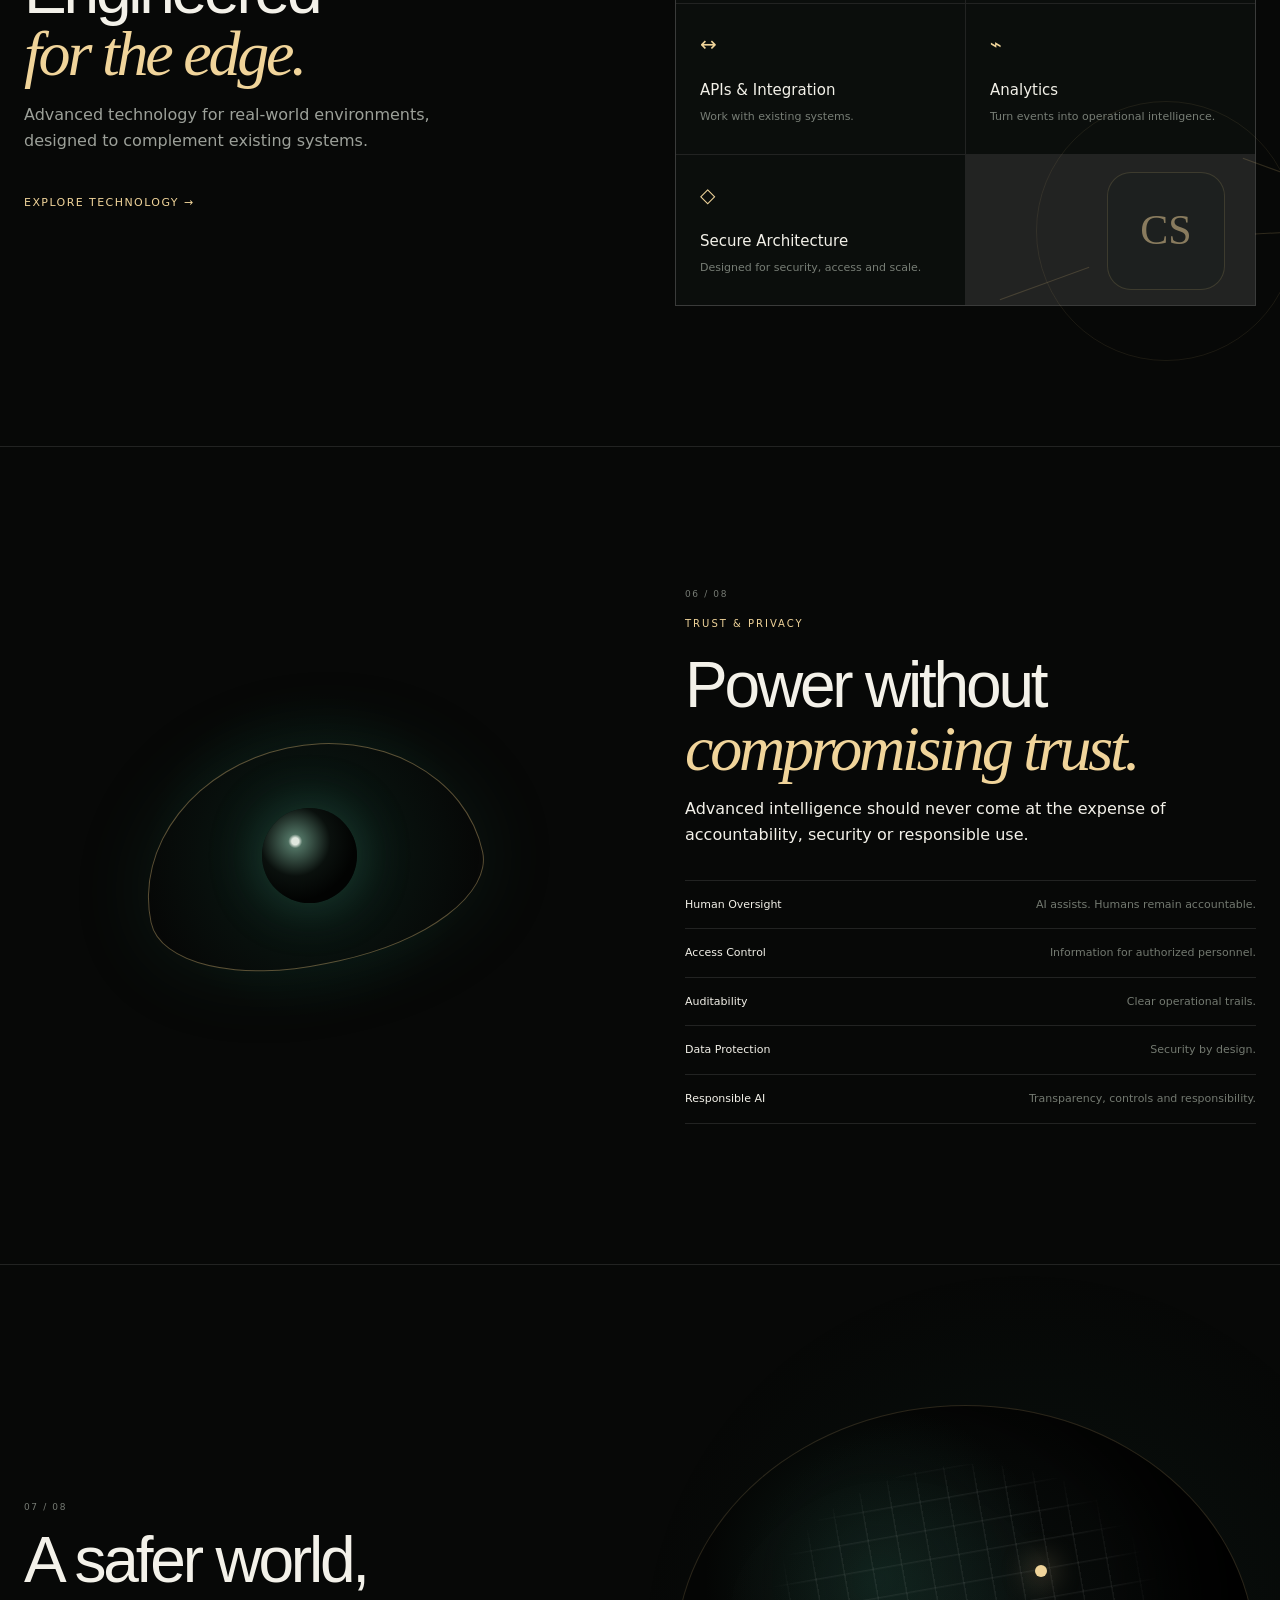
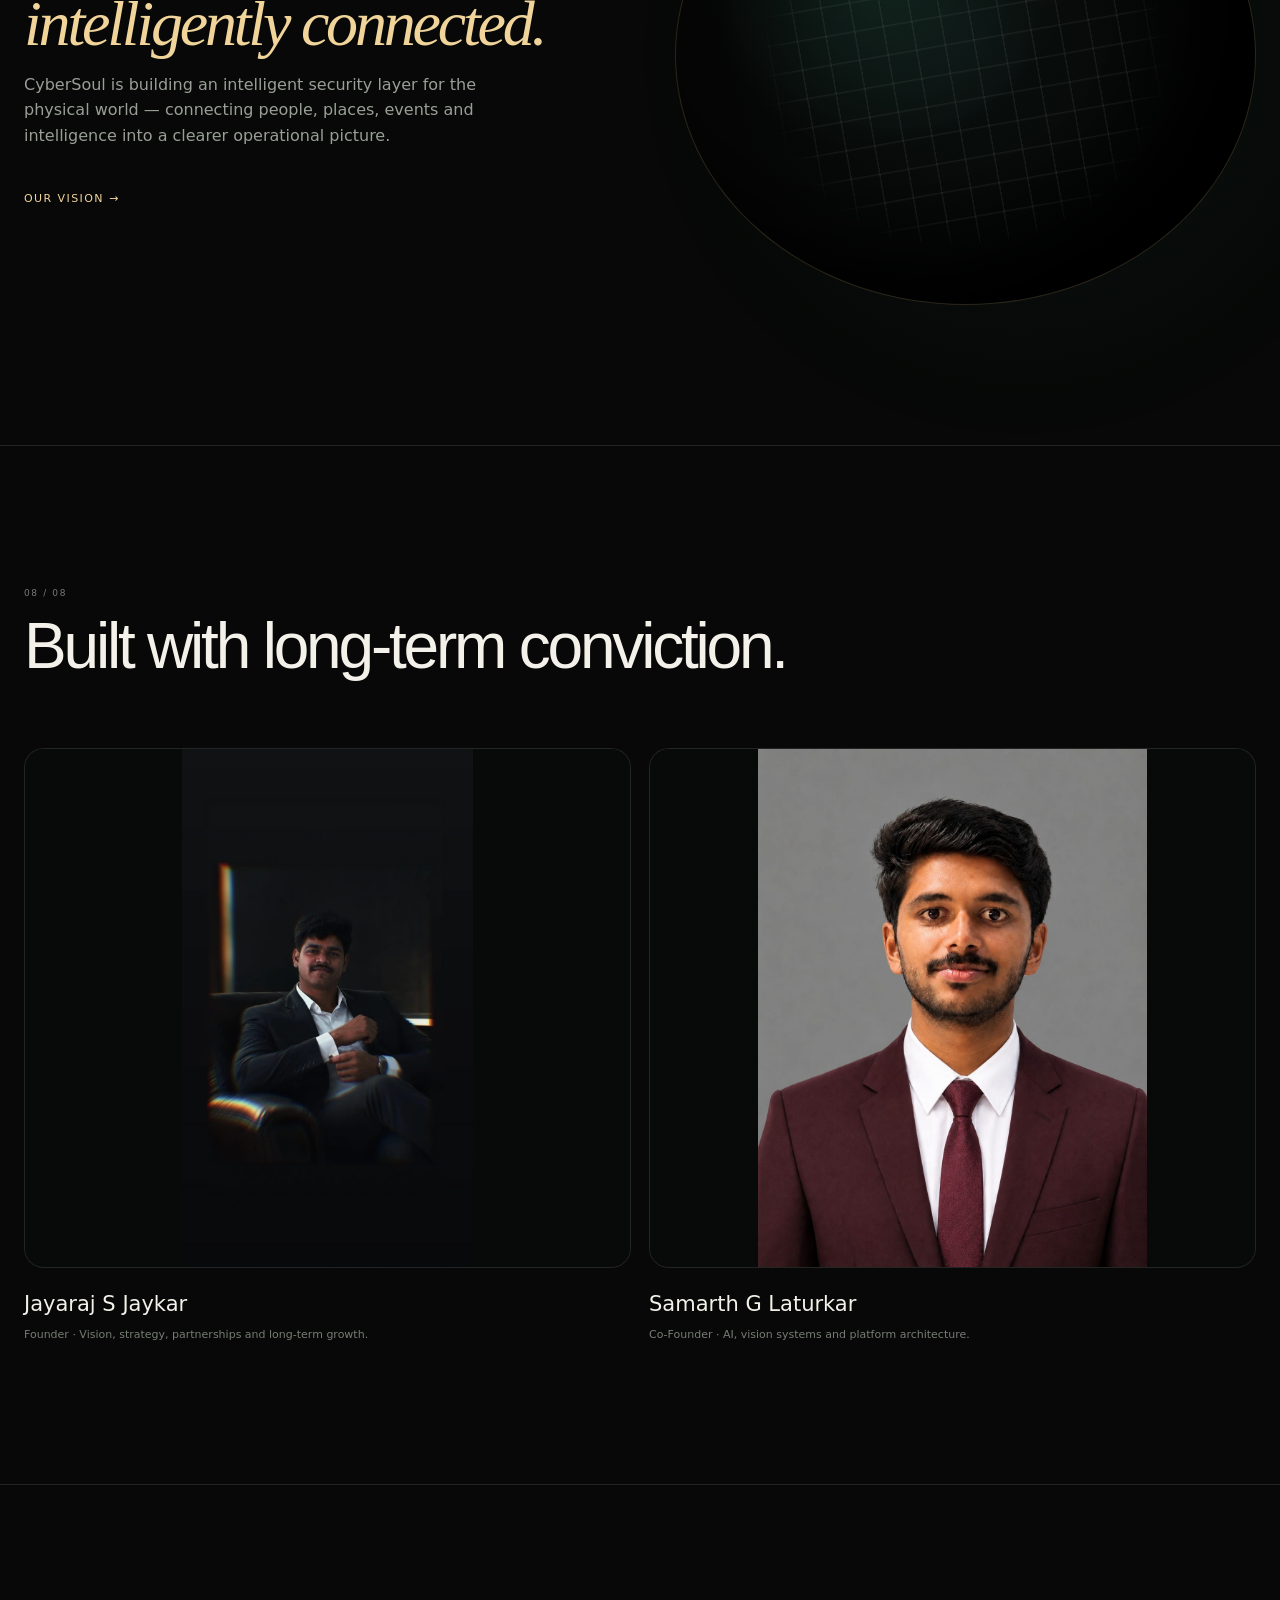
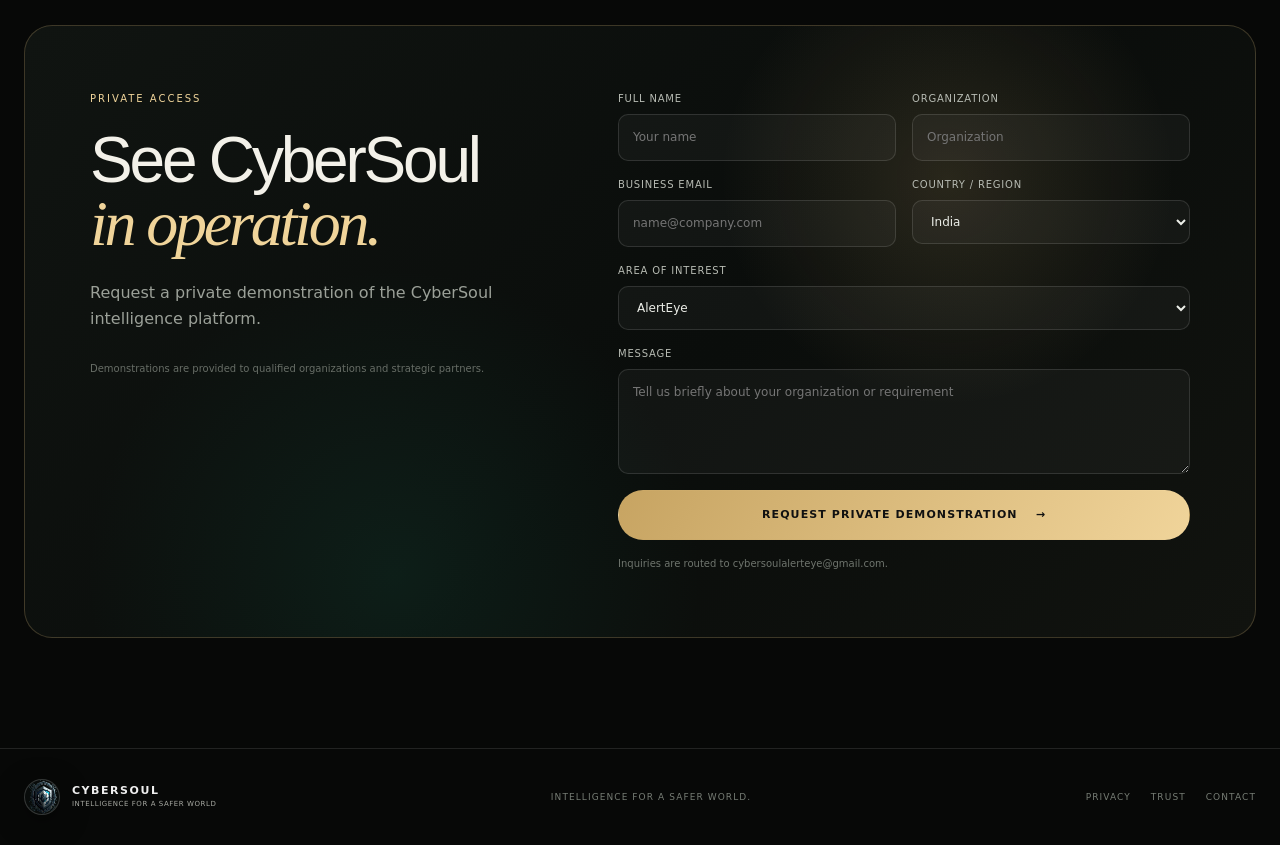
==== commit 442d0d95: "Update index.html" ====
--- a/index.html
+++ b/index.html
@@ -1,42 +1,93 @@
 <!doctype html>
 <html lang="en">
 <head>
-  <meta charset="utf-8">
-  <meta name="viewport" content="width=device-width, initial-scale=1">
+  <meta charset="UTF-8">
+
+  <meta
+    name="viewport"
+    content="width=device-width, initial-scale=1.0"
+  >
+
+  <title>CyberSoul | Intelligent Security & Threat Intelligence</title>
 
   <meta
     name="description"
-    content="CyberSoul — intelligent security infrastructure for critical environments."
+    content="CyberSoul builds intelligent security infrastructure and real-time incident intelligence for enterprises, critical environments, infrastructure and global organizations."
   >
 
-  <meta name="theme-color" content="#070807">
-
-  <title>CyberSoul — Intelligence for a Safer World</title>
+  <meta
+    name="keywords"
+    content="CyberSoul, AlertEye, AI security, cybersecurity, threat intelligence, intelligent security, security infrastructure, AI surveillance, incident intelligence"
+  >
+
+  <meta name="author" content="CyberSoul">
+
+  <!-- IMPORTANT: allow Google to index -->
+  <meta name="robots" content="index, follow, max-image-preview:large">
+
+  <!-- Canonical URL -->
+  <link
+    rel="canonical"
+    href="https://cybersoulalerteye.github.io/explore/"
+  >
 
   <!-- CyberSoul browser icon -->
   <link
     rel="icon"
     type="image/png"
-    href="./cybersoul-icon.png?v=4"
+    href="https://cybersoulalerteye.github.io/explore/cybersoul-icon.png"
   >
 
   <link
     rel="apple-touch-icon"
-    href="./cybersoul-icon.png?v=4"
+    href="https://cybersoulalerteye.github.io/explore/cybersoul-icon.png"
   >
 
-  <!-- Fonts -->
-  <link rel="preconnect" href="https://fonts.googleapis.com">
-  <link rel="preconnect" href="https://fonts.gstatic.com" crossorigin>
-
-  <link
-    href="https://fonts.googleapis.com/css2?family=DM+Sans:wght@400;500;600;700&family=Manrope:wght@400;500;600;700&family=Playfair+Display:ital,wght@0,500;0,600;1,500;1,600&display=swap"
-    rel="stylesheet"
+  <!-- Open Graph -->
+  <meta property="og:type" content="website">
+
+  <meta
+    property="og:title"
+    content="CyberSoul | Intelligence for a Safer World"
   >
 
-  <link rel="stylesheet" href="./styles.css">
+  <meta
+    property="og:description"
+    content="Intelligent security infrastructure and real-time incident intelligence."
+  >
+
+  <meta
+    property="og:url"
+    content="https://cybersoulalerteye.github.io/explore/"
+  >
+
+  <meta
+    property="og:image"
+    content="https://cybersoulalerteye.github.io/explore/cybersoul-icon.png"
+  >
+
+  <meta property="og:site_name" content="CyberSoul">
+
+  <!-- Twitter / X -->
+  <meta name="twitter:card" content="summary_large_image">
+
+  <meta
+    name="twitter:title"
+    content="CyberSoul | Intelligence for a Safer World"
+  >
+
+  <meta
+    name="twitter:description"
+    content="AI-powered security and real-time incident intelligence."
+  >
+
+  <meta
+    name="twitter:image"
+    content="https://cybersoulalerteye.github.io/explore/cybersoul-icon.png"
+  >
+
+  <link rel="stylesheet" href="styles.css">
 </head>
-
 <body>
 
   <div class="noise" aria-hidden="true"></div>
--- a/styles.css
+++ b/styles.css
@@ -1,59 +1,2690 @@
-:root{
-  --bg:#050607;--panel:#090b0c;--line:rgba(221,196,140,.18);--gold:#d5b56e;
-  --gold2:#f0d7a0;--text:#f2eee5;--muted:#a7a39b;--serif:"Playfair Display",Georgia,serif;
-  --sans:"DM Sans",Arial,sans-serif;--display:"Manrope",Arial,sans-serif;--max:1280px;
-}
-*{box-sizing:border-box}html{scroll-behavior:smooth}body{margin:0;background:var(--bg);color:var(--text);font-family:var(--sans);line-height:1.55;overflow-x:hidden}
-body:before{content:"";position:fixed;inset:0;background:radial-gradient(circle at 70% 10%,rgba(20,53,63,.18),transparent 28%),radial-gradient(circle at 10% 70%,rgba(111,76,29,.08),transparent 30%);pointer-events:none;z-index:-2}
-.noise{position:fixed;inset:0;opacity:.035;pointer-events:none;z-index:20;background-image:url("data:image/svg+xml,%3Csvg viewBox='0 0 180 180' xmlns='http://www.w3.org/2000/svg'%3E%3Cfilter id='n'%3E%3CfeTurbulence type='fractalNoise' baseFrequency='.85' numOctaves='3' stitchTiles='stitch'/%3E%3C/filter%3E%3Crect width='100%25' height='100%25' filter='url(%23n)' opacity='.4'/%3E%3C/svg%3E")}
-.progress{position:fixed;top:0;left:0;width:0;height:2px;background:var(--gold);z-index:100}
-.container{width:min(var(--max),calc(100% - 80px));margin:auto}.site-header{position:fixed;top:0;left:0;right:0;height:74px;display:flex;align-items:center;justify-content:space-between;padding:0 38px;border-bottom:1px solid rgba(255,255,255,.06);background:rgba(5,6,7,.72);backdrop-filter:blur(16px);z-index:50;transition:.3s}
-.site-header.scrolled{background:rgba(5,6,7,.94);height:64px}.brand{display:flex;align-items:center;gap:11px;text-decoration:none;color:var(--text);font:600 13px var(--display);letter-spacing:.28em;white-space:nowrap}
-.brand-mark{width:30px;height:30px;display:grid;place-items:center;position:relative;overflow:hidden;border-radius:50%}.brand-mark img{width:100%;height:100%;display:block;object-fit:cover}
-.desktop-nav{display:flex;gap:25px;margin-left:auto;margin-right:32px}.desktop-nav a,.footer a{font-size:9px;letter-spacing:.13em;text-transform:uppercase;color:#bdb9b0;text-decoration:none;transition:.2s}.desktop-nav a:hover,.desktop-nav a.active,.footer a:hover{color:var(--gold)}
-.header-cta{color:var(--gold2);text-decoration:none;border:1px solid rgba(213,181,110,.5);padding:10px 17px;font-size:9px;letter-spacing:.12em;text-transform:uppercase}.header-cta span{margin-left:10px}.menu-toggle{display:none;background:none;border:0;color:white}.mobile-menu{display:none}
-.hero{min-height:760px;height:100vh;position:relative;display:flex;align-items:center;overflow:hidden;border-bottom:1px solid var(--line);background:radial-gradient(circle at 74% 45%,rgba(39,68,74,.34),transparent 30%),linear-gradient(100deg,#050607 15%,rgba(5,6,7,.78) 48%,rgba(5,6,7,.08) 100%)}
-.hero:after{content:"";position:absolute;inset:0;background:linear-gradient(90deg,#050607 0%,rgba(5,6,7,.9) 25%,transparent 70%),linear-gradient(0deg,#050607 0%,transparent 28%,transparent 78%,#050607 100%);z-index:1;pointer-events:none}
-.hero-glow{position:absolute;width:700px;height:700px;border-radius:50%;right:5%;top:3%;background:radial-gradient(circle,rgba(235,192,105,.18),rgba(25,76,82,.09) 35%,transparent 68%);filter:blur(3px)}
-.world{position:absolute;right:-7%;top:8%;width:min(800px,67vw);aspect-ratio:1;border-radius:50%;background:radial-gradient(circle at 64% 27%,#e9c37d 0 1%,#335761 5%,#101b1f 27%,#070a0b 59%,transparent 60%);box-shadow:-20px 0 100px rgba(15,44,51,.8),inset 35px 20px 90px rgba(0,0,0,.75);transform:rotate(-18deg);z-index:0}
-.world:before{content:"";position:absolute;inset:8%;border-radius:50%;background:repeating-linear-gradient(0deg,transparent 0 24px,rgba(181,151,92,.1) 25px 26px),repeating-linear-gradient(90deg,transparent 0 24px,rgba(181,151,92,.08) 25px 26px);clip-path:ellipse(50% 50% at 50% 50%);opacity:.6}
-.world-grid{position:absolute;inset:-5%;border-radius:50%;border:1px solid rgba(225,195,127,.45);box-shadow:0 0 60px rgba(222,180,93,.13)}
-.world-light{position:absolute;width:32%;height:5px;right:8%;top:17%;background:linear-gradient(90deg,transparent,var(--gold2),transparent);filter:blur(3px);transform:rotate(-18deg)}
-.orbital{position:absolute;border:1px solid rgba(221,185,105,.34);border-radius:50%;z-index:0}.orbital-a{width:75vw;height:25vw;right:-5%;top:35%;transform:rotate(-17deg)}.orbital-b{width:70vw;height:20vw;right:-1%;top:40%;transform:rotate(-26deg)}
-.world-node{position:absolute;width:6px;height:6px;border-radius:50%;background:var(--gold2);box-shadow:0 0 14px 4px rgba(240,215,160,.45)}.n1{left:52%;top:42%}.n2{left:66%;top:54%}.n3{left:40%;top:57%}.n4{left:73%;top:31%}.n5{left:32%;top:35%}
-.hero-content{position:relative;z-index:3;padding-top:60px}.eyebrow{font-size:9px;letter-spacing:.26em;color:#b8b1a3;text-transform:uppercase}.hero h1{font:600 clamp(55px,7vw,102px)/.98 var(--serif);letter-spacing:-.04em;margin:18px 0 24px;max-width:760px}.hero h1 em,h2 em{font-style:normal;color:#e7dfd1}.hero-copy{max-width:470px;color:#cbc6bd;font-size:15px}.hero-actions{display:flex;gap:14px;margin-top:30px}.button{display:inline-flex;justify-content:center;align-items:center;gap:28px;min-height:46px;padding:0 21px;border:1px solid transparent;text-decoration:none;text-transform:uppercase;letter-spacing:.12em;font:600 9px var(--display);cursor:pointer}.button-gold{background:linear-gradient(110deg,#cba864,#f1dba6);color:#17130c}.button-outline{border-color:rgba(224,205,168,.55);color:#eee8dc;background:rgba(255,255,255,.015)}.button:hover{transform:translateY(-2px)}.scroll-cue{margin-top:80px;font-size:8px;text-transform:uppercase;letter-spacing:.18em;color:#8e8b84;display:flex;align-items:center;gap:10px}.scroll-cue span{width:1px;height:25px;background:var(--gold)}.hero-caption{position:absolute;right:40px;bottom:42px;z-index:3;font-size:8px;letter-spacing:.16em;color:#8f8a80;text-align:right;border-top:1px solid var(--gold);padding-top:9px}
-.section{padding:115px 0;border-bottom:1px solid var(--line);position:relative}.section-head,.section-title-row{display:grid;grid-template-columns:1fr 1fr;gap:80px;align-items:end}.section-index{font-size:9px;color:#8e887c;letter-spacing:.15em;margin:0 0 15px}.section h2{font:500 clamp(40px,5vw,67px)/1.02 var(--serif);margin:0;letter-spacing:-.035em;text-transform:uppercase}.section-head>div:last-child p,.section-title-row>div>p:last-child,.split .copy>p:not(.section-index):not(.eyebrow){color:var(--muted);font-size:13px;max-width:510px}.lead{font:400 23px/1.35 var(--serif)!important;color:#ddd6c9!important;margin:0 0 15px}.lead strong{color:#f1e8d9;font-weight:500}.pipeline{margin-top:75px;display:grid;grid-template-columns:repeat(5,1fr);position:relative}.pipeline-line{position:absolute;top:39px;left:10%;right:10%;height:1px;background:linear-gradient(90deg,transparent,var(--gold),transparent)}.pipeline article{display:flex;align-items:center;flex-direction:column;text-align:center;position:relative;z-index:1}.pipeline .icon{width:78px;height:78px;border:1px solid rgba(210,181,111,.28);border-radius:50%;display:grid;place-items:center;background:#080b0c;font-size:22px;color:#d7c08d;margin-bottom:17px;box-shadow:0 0 0 10px #050607}.pipeline .featured .icon{border-color:var(--gold);background:radial-gradient(circle,rgba(213,181,110,.16),#080b0c 65%);box-shadow:0 0 30px rgba(213,181,110,.1),0 0 0 10px #050607}.pipeline b{font:600 9px var(--display);letter-spacing:.15em}.pipeline small{color:#74736f;font-size:9px;margin-top:6px}
-.alerteye{background:linear-gradient(110deg,#060809,#071116)}.split{display:grid;grid-template-columns:.75fr 1.25fr;gap:90px;align-items:center}.copy h2{font-size:75px;margin-bottom:25px}.text-link{display:inline-block;color:var(--gold2);font:600 9px var(--display);letter-spacing:.14em;text-transform:uppercase;text-decoration:none;border-bottom:1px solid rgba(213,181,110,.45);padding-bottom:9px;margin-top:24px}.text-link span{margin-left:18px}.console{border:1px solid rgba(210,190,151,.24);background:#080b0d;padding:12px;box-shadow:0 30px 90px rgba(0,0,0,.45)}.console-top{display:flex;justify-content:space-between;padding:5px 8px 11px;color:#7e7b73;font-size:8px;letter-spacing:.14em}.live{color:#b8b19f}.live i,.status-dot{display:inline-block;width:6px;height:6px;border-radius:50%;background:#d49d58;box-shadow:0 0 10px #d49d58;margin-right:7px}.camera-feed{height:315px;position:relative;overflow:hidden;background:radial-gradient(circle at 80% 25%,#30414a,transparent 18%),linear-gradient(135deg,#26353a,#0d1619 55%,#06090a);border:1px solid rgba(255,255,255,.07)}.camera-feed:before{content:"";position:absolute;inset:0;background:linear-gradient(105deg,transparent 35%,rgba(213,181,110,.08) 35.2%,transparent 36%),repeating-linear-gradient(0deg,transparent 0 38px,rgba(255,255,255,.025) 39px 40px)}.feed-scan{position:absolute;top:0;left:0;width:100%;height:2px;background:var(--gold);opacity:.45;animation:scan 4s linear infinite}.person{position:absolute;left:51%;top:35%;width:42px;height:125px;border-radius:45% 45% 15% 15%;background:linear-gradient(#26353a,#101619);filter:drop-shadow(0 0 12px rgba(0,0,0,.6))}.person:before{content:"";position:absolute;width:25px;height:25px;border-radius:50%;background:#1b2629;left:9px;top:-20px}.bbox{position:absolute;left:47%;top:28%;width:74px;height:150px;border:1px solid #d35c45;color:#f2c8b8;font-size:7px;letter-spacing:.12em}.bbox span{position:absolute;top:-17px;left:-1px;background:#a84736;padding:3px 6px}.feed-label{position:absolute;bottom:10px;left:12px;color:#96928b;font-size:7px;letter-spacing:.13em}.incident-card{margin:12px 0 0;padding:16px;border:1px solid rgba(213,181,110,.18);background:#090c0e}.incident-title{font:600 9px var(--display);color:#dfb29e;letter-spacing:.12em;margin-bottom:16px}.incident-title small{float:right;color:#696863;font-weight:400}.incident-row{display:flex;justify-content:space-between;border-top:1px solid rgba(255,255,255,.06);padding:8px 0;font-size:9px;color:#85827b}.incident-row b{color:#d4c9b5;font-weight:500}.console-button{margin-top:10px;background:transparent;border:1px solid rgba(213,181,110,.35);color:var(--gold2);padding:10px 15px;font-size:8px;letter-spacing:.1em;text-transform:uppercase;cursor:pointer}
-.threat{background:radial-gradient(circle at 70% 20%,rgba(9,49,51,.23),transparent 35%)}.steps{display:grid;grid-template-columns:repeat(5,1fr);margin-top:75px;border-top:1px solid var(--line)}.steps div{padding:27px 22px;border-right:1px solid var(--line);min-height:180px}.steps div:last-child{border-right:0}.steps b{color:var(--gold);font-size:10px}.steps h3{font:500 18px var(--serif);margin:25px 0 8px;text-transform:uppercase}.steps p{font-size:10px;color:#77756f;margin:0}
-.applications{background:#07090a}.application-grid{display:grid;grid-template-columns:repeat(3,1fr);gap:12px;margin-top:55px}.app-card{min-height:295px;border:1px solid rgba(255,255,255,.08);background:#0a0d0f;position:relative;overflow:hidden}.app-image{height:185px;background-size:cover;background-position:center;filter:saturate(.7) contrast(1.08)}.app-1{background:linear-gradient(135deg,#253238,#0b1113 55%,#4d412b)}.app-2{background:linear-gradient(135deg,#11191c,#2f3e42 45%,#6b4b27)}.app-3{background:linear-gradient(135deg,#1c2b30,#11191c 45%,#a17c4c)}.app-4{background:linear-gradient(135deg,#16272d,#0b1114 50%,#6b604e)}.app-5{background:linear-gradient(135deg,#27353a,#101518 55%,#8b6d3e)}.app-6{background:linear-gradient(135deg,#121b1f,#090d0f 50%,#4b4b44)}.app-image:after{content:"";display:block;width:100%;height:100%;background:linear-gradient(0deg,#080a0b,transparent 65%)}.app-card>div:last-child{padding:15px 17px}.app-card span{font-size:8px;color:var(--gold);letter-spacing:.1em}.app-card h3{font:500 18px var(--serif);margin:5px 0;text-transform:uppercase}.app-card p{font-size:9px;color:#777;margin:0}.section-title-row{align-items:start}.section-title-row .text-link{margin-top:25px;text-align:right}
-.technology{overflow:hidden}.tech-wrap{display:grid;grid-template-columns:.8fr 1.2fr;gap:60px;position:relative}.tech-copy{position:relative;z-index:2}.tech-copy h2{margin-bottom:25px}.tech-copy p{color:var(--muted);max-width:360px;font-size:13px}.tech-grid{display:grid;grid-template-columns:repeat(3,1fr);gap:1px;background:var(--line);position:relative;z-index:2}.tech-grid div{background:#07090a;padding:28px 20px;min-height:145px}.tech-grid div:last-child{grid-column:span 2}.tech-grid span{color:var(--gold);font-size:20px}.tech-grid h3{font:500 14px var(--serif);margin:13px 0 5px}.tech-grid p{font-size:9px;color:#74726c;margin:0}.chip-art{position:absolute;right:-80px;bottom:-90px;width:440px;height:260px;border:1px solid rgba(213,181,110,.14);transform:perspective(500px) rotateX(55deg) rotateZ(-8deg);background:linear-gradient(135deg,rgba(27,42,45,.5),rgba(5,8,9,.85));box-shadow:0 0 80px rgba(24,91,96,.13);z-index:1}.chip-logo{position:absolute;inset:70px 130px;border:1px solid var(--gold);display:grid;place-items:center;color:var(--gold);font:600 20px var(--display);letter-spacing:.2em;background:#0b0e0e}.chip-trace{position:absolute;height:1px;background:var(--gold);opacity:.5}.t1{width:130px;top:90px;left:-130px}.t2{width:180px;top:160px;right:-180px}.t3{width:90px;bottom:25px;left:20px}
-.trust{background:linear-gradient(90deg,#050607,#081011)}.trust-split{grid-template-columns:.9fr 1.1fr}.eye-art{height:420px;position:relative;display:grid;place-items:center;background:radial-gradient(circle,rgba(225,192,122,.1),transparent 43%)}.eye-ring{width:290px;height:175px;border:1px solid rgba(213,181,110,.65);border-radius:50%;transform:rotate(-8deg);box-shadow:0 0 45px rgba(213,181,110,.09)}.eye-ring:before,.eye-ring:after{content:"";position:absolute;border:1px solid rgba(213,181,110,.2);border-radius:50%;inset:22px 48px}.eye-ring:after{inset:43px 94px}.eye-core{position:absolute;width:38px;height:38px;border-radius:50%;background:radial-gradient(circle,#f1d89d 0 8%,#725d35 12%,#0c1415 60%);box-shadow:0 0 35px rgba(241,216,157,.5)}
-.trust-list{margin-top:35px;border-top:1px solid var(--line)}.trust-list div{display:flex;justify-content:space-between;gap:30px;padding:14px 0;border-bottom:1px solid rgba(255,255,255,.07)}.trust-list b{font-size:10px;letter-spacing:.08em}.trust-list span{font-size:10px;color:#77746e;text-align:right}
-.vision{background:radial-gradient(circle at 70% 50%,rgba(31,68,73,.25),transparent 35%)}.vision-grid{display:grid;grid-template-columns:1fr 1fr;gap:70px;align-items:center}.vision-grid>div:first-child p:not(.section-index){max-width:490px;color:var(--muted);font-size:13px}.globe-mini{height:420px;border-radius:50%;position:relative;background:radial-gradient(circle at 55% 35%,#b89a5f 0 1%,#24454a 5%,#101a1c 30%,#060809 61%,transparent 62%);box-shadow:inset 40px 10px 70px #000,0 0 90px rgba(25,79,83,.15)}.mini-grid{position:absolute;inset:7%;border-radius:50%;background:repeating-linear-gradient(0deg,transparent 0 20px,rgba(213,181,110,.1) 21px 22px),repeating-linear-gradient(90deg,transparent 0 20px,rgba(213,181,110,.08) 21px 22px)}.mini-node{position:absolute;left:57%;top:38%;width:8px;height:8px;background:var(--gold2);border-radius:50%;box-shadow:0 0 20px 6px rgba(240,215,160,.35)}
-.leaders{display:grid;grid-template-columns:repeat(2,1fr);gap:15px;margin-top:50px}.leader{border:1px solid rgba(255,255,255,.08);padding:16px;background:#080a0b}.portrait{height:330px;display:grid;place-items:center;position:relative;overflow:hidden;background:radial-gradient(circle at 50% 35%,#52504a,#151719 32%,#080a0b 70%);filter:grayscale(1)}.portrait:before{content:"";width:115px;height:170px;border-radius:50% 50% 42% 42%;background:linear-gradient(#6e6c65,#242526);position:absolute;top:76px}.portrait:after{content:"";width:250px;height:150px;border-radius:50% 50% 0 0;background:#1d1f20;position:absolute;bottom:-40px}.portrait span{position:relative;z-index:2;color:rgba(255,255,255,.18);font:500 35px var(--serif);letter-spacing:.15em}.portrait-b{background:radial-gradient(circle at 50% 35%,#4a4a46,#111416 32%,#07090a 70%)}.portrait-b:before{width:100px;height:165px}.leader h3{font:500 18px var(--serif);margin:16px 0 4px}.leader p{font-size:10px;color:#77736b;margin:0 0 5px}
-.demo{padding-bottom:130px}.demo-card{min-height:470px;position:relative;overflow:hidden;border:1px solid rgba(213,181,110,.24);display:grid;grid-template-columns:.85fr 1.15fr;padding:60px;background:linear-gradient(120deg,#0a0d0e,#0a1011 55%,#080a0b)}.demo-backdrop{position:absolute;inset:0;background:radial-gradient(circle at 20% 80%,rgba(100,74,40,.2),transparent 30%),linear-gradient(100deg,transparent 30%,rgba(24,60,65,.16));pointer-events:none}.demo-copy,.demo-form{position:relative;z-index:2}.demo-copy h2{font-size:54px;margin:10px 0 20px}.demo-copy>p{font-size:13px;color:var(--muted);max-width:350px}.demo-copy small{display:block;margin-top:45px;font-size:8px;color:#696761;max-width:300px}.demo-form{display:grid;grid-template-columns:1fr 1fr;gap:12px;align-content:center}.demo-form label{font-size:8px;text-transform:uppercase;letter-spacing:.12em;color:#8b877e}.demo-form input,.demo-form select{display:block;width:100%;margin-top:7px;height:45px;padding:0 13px;border:1px solid rgba(255,255,255,.12);background:#070a0b;color:#e9e4d9;outline:none;font:12px var(--sans)}.demo-form input:focus,.demo-form select:focus{border-color:rgba(213,181,110,.65)}.demo-form option{background:#090b0c}.full{grid-column:1/-1}.form-note{font-size:8px;color:#66635d;margin:0}
-.footer{padding:28px 0;border-top:1px solid var(--line)}.footer-inner{display:flex;align-items:center;justify-content:space-between}.footer-inner>span{font-size:8px;letter-spacing:.15em;color:#67645e}.footer-inner>div{display:flex;gap:22px}
-.modal{position:fixed;inset:0;background:rgba(0,0,0,.72);backdrop-filter:blur(12px);display:none;align-items:center;justify-content:center;padding:20px;z-index:80}.modal.open{display:flex}.modal-box{max-width:560px;background:#0a0d0e;border:1px solid rgba(213,181,110,.3);padding:45px;position:relative;box-shadow:0 30px 100px #000}.modal-close{position:absolute;right:18px;top:12px;border:0;background:none;color:#aaa;font-size:27px;cursor:pointer}.modal-box h2{font:500 43px var(--serif);margin:10px 0}.modal-box>p{color:#999;font-size:12px}.modal-data{border-top:1px solid var(--line);border-bottom:1px solid var(--line);display:grid;grid-template-columns:1fr 1.5fr;gap:0;margin:25px 0}.modal-data>*{padding:11px 0;border-bottom:1px solid rgba(255,255,255,.05);font-size:9px}.modal-data span{color:#777;letter-spacing:.12em}.modal-data b{font-weight:500;color:#ddd}
-.reveal{opacity:0;transform:translateY(22px);transition:opacity .8s ease,transform .8s ease}.reveal.visible{opacity:1;transform:none}
-@keyframes scan{0%{transform:translateY(0)}100%{transform:translateY(315px)}}@media(max-width:1050px){.desktop-nav{gap:14px;margin-right:16px}.desktop-nav a{font-size:8px}.container{width:min(var(--max),calc(100% - 44px))}.site-header{padding:0 22px}.header-cta{display:none}.hero{min-height:720px}.world{right:-25%;width:750px}.section-head,.section-title-row{gap:35px}.split{gap:45px}.tech-wrap{grid-template-columns:1fr}.chip-art{display:none}}
-@media(max-width:760px){.desktop-nav{display:none}.menu-toggle{display:flex;flex-direction:column;gap:6px}.menu-toggle i{display:block;width:24px;height:1px;background:#ddd}.mobile-menu{position:fixed;top:64px;left:0;right:0;background:rgba(5,6,7,.97);backdrop-filter:blur(16px);z-index:49;padding:18px 25px;border-bottom:1px solid var(--line);display:none}.mobile-menu.open{display:grid}.mobile-menu a{padding:12px 0;border-bottom:1px solid rgba(255,255,255,.05);color:#ddd;text-decoration:none;text-transform:uppercase;font-size:9px;letter-spacing:.15em}.container{width:calc(100% - 34px)}.hero{height:100svh;min-height:690px;align-items:flex-start;padding-top:150px}.hero h1{font-size:54px}.hero-copy{font-size:13px;max-width:340px}.hero-actions{flex-direction:column;width:max-content}.button{min-height:44px}.world{right:-60%;top:31%;width:650px;opacity:.8}.orbital{display:none}.hero-caption{right:18px;bottom:25px}.scroll-cue{margin-top:35px}.section{padding:78px 0}.section-head,.section-title-row,.split,.vision-grid{grid-template-columns:1fr;gap:28px}.section h2,.copy h2{font-size:48px}.pipeline{grid-template-columns:1fr 1fr;gap:30px}.pipeline-line{display:none}.pipeline article:nth-last-child(1){grid-column:1/-1}.pipeline .icon{width:64px;height:64px;box-shadow:0 0 0 7px #050607}.steps{grid-template-columns:1fr}.steps div{border-right:0;border-bottom:1px solid var(--line);min-height:auto}.application-grid{grid-template-columns:1fr 1fr}.app-card{min-height:260px}.app-image{height:145px}.tech-grid{grid-template-columns:1fr 1fr}.tech-grid div:last-child{grid-column:span 2}.eye-art{height:300px}.trust-list div{display:block}.trust-list span{display:block;text-align:left;margin-top:4px}.leaders{grid-template-columns:1fr}.demo-card{grid-template-columns:1fr;padding:35px 24px;gap:45px}.demo-form{grid-template-columns:1fr}.full{grid-column:1}.demo-copy small{margin-top:25px}.footer-inner{flex-direction:column;gap:20px}.footer-inner>div{gap:13px}.footer-inner>span{order:3}.console{margin-top:20px}.camera-feed{height:250px}.incident-title small{display:none}}
-@media(max-width:480px){.application-grid{grid-template-columns:1fr}.hero h1{font-size:47px}.hero{padding-top:135px}.brand{font-size:11px}.section h2,.copy h2{font-size:42px}.demo-copy h2{font-size:42px}}
-
-.portrait-photo{background:#090b0c}.portrait-photo img{width:100%;height:100%;object-fit:cover;object-position:center top;display:block;filter:grayscale(.15) contrast(1.05);position:relative;z-index:1}.portrait-photo:before,.portrait-photo:after{display:none!important}.demo-form textarea{display:block;width:100%;margin-top:7px;padding:12px 13px;border:1px solid rgba(255,255,255,.12);background:#070a0b;color:#e9e4d9;outline:none;font:12px/1.5 var(--sans);resize:vertical;min-height:90px}.demo-form textarea:focus{border-color:rgba(213,181,110,.65)}
-
-/* Founder portrait refinement — preserve the supplied photographs without destructive cropping */
-.leadership .leaders{grid-template-columns:repeat(2,minmax(0,1fr));gap:24px;align-items:start}
-.leadership .leader{padding:18px;background:linear-gradient(145deg,#0b0d0f,#070809);border:1px solid rgba(213,181,110,.16);box-shadow:0 20px 70px rgba(0,0,0,.28)}
-.leadership .portrait.portrait-photo{height:520px;min-height:520px;display:flex;align-items:center;justify-content:center;overflow:hidden;position:relative;background:radial-gradient(circle at 50% 25%,rgba(213,181,110,.10),transparent 42%),#050607;filter:none}
-.leadership .portrait.portrait-photo::before,.leadership .portrait.portrait-photo::after{display:none!important}
-.leadership .portrait.portrait-photo img{display:block;width:100%;height:100%;max-width:100%;max-height:100%;object-fit:contain;object-position:center center;position:relative;z-index:2;filter:none;transition:transform .7s cubic-bezier(.2,.7,.2,1)}
-.leadership .leader:hover .portrait.portrait-photo img{transform:scale(1.015)}
-.leadership .leader:first-child .portrait.portrait-photo img{background:#090b0c}
-.leadership .leader:nth-child(2) .portrait.portrait-photo img{background:#777}
-.leadership .leader h3{margin:20px 2px 5px;font-size:22px;color:#eee9df}
-.leadership .leader p{margin:0 2px 4px;font-size:11px;line-height:1.7;color:#8c877e}
-@media (max-width:760px){
-  .leadership .leaders{grid-template-columns:1fr;gap:18px}
-  .leadership .portrait.portrait-photo{height:auto;min-height:0;aspect-ratio:4/5}
-  .leadership .leader h3{font-size:20px}
-}
+:root {
+  --bg: #070807;
+  --panel: #0d100e;
+  --panel2: #111512;
+
+  --text: #f3f1e9;
+  --muted: #a8aaa3;
+
+  --line: rgba(255,255,255,.11);
+
+  --gold: #d7b878;
+  --gold2: #f0d49a;
+
+  --emerald: #173b32;
+
+  --max: 1240px;
+
+  --radius: 24px;
+}
+
+
+* {
+  box-sizing: border-box;
+}
+
+
+html {
+  scroll-behavior: smooth;
+}
+
+
+body {
+  margin: 0;
+
+  background: var(--bg);
+
+  color: var(--text);
+
+  font-family:
+    "DM Sans",
+    system-ui,
+    sans-serif;
+
+  line-height: 1.6;
+
+  overflow-x: hidden;
+}
+
+
+body::before {
+  content: "";
+
+  position: fixed;
+
+  inset: 0;
+
+  pointer-events: none;
+
+  background:
+    radial-gradient(
+      circle at 75% 10%,
+      rgba(215,184,120,.08),
+      transparent 30%
+    ),
+    radial-gradient(
+      circle at 15% 55%,
+      rgba(20,82,67,.12),
+      transparent 35%
+    );
+
+  z-index: -2;
+}
+
+
+a {
+  color: inherit;
+
+  text-decoration: none;
+}
+
+
+button,
+input,
+textarea,
+select {
+  font-family: inherit;
+}
+
+
+.container {
+  width: min(
+    calc(100% - 48px),
+    var(--max)
+  );
+
+  margin: auto;
+}
+
+
+/* ================= NOISE ================= */
+
+.noise {
+  position: fixed;
+
+  inset: 0;
+
+  opacity: .035;
+
+  pointer-events: none;
+
+  z-index: 50;
+
+  background-image:
+    url("data:image/svg+xml,%3Csvg xmlns='http://www.w3.org/2000/svg' width='160' height='160'%3E%3Cfilter id='n'%3E%3CfeTurbulence type='fractalNoise' baseFrequency='.9' numOctaves='4' stitchTiles='stitch'/%3E%3C/filter%3E%3Crect width='100%25' height='100%25' filter='url(%23n)' opacity='.45'/%3E%3C/svg%3E");
+}
+
+
+/* ================= PROGRESS ================= */
+
+.progress {
+  position: fixed;
+
+  top: 0;
+  left: 0;
+
+  width: 0;
+
+  height: 2px;
+
+  background: var(--gold2);
+
+  z-index: 1000;
+
+  box-shadow:
+    0 0 16px
+    rgba(240,212,154,.55);
+}
+
+
+/* ================= HEADER ================= */
+
+.site-header {
+  position: fixed;
+
+  top: 0;
+  left: 0;
+  right: 0;
+
+  height: 82px;
+
+  z-index: 100;
+
+  background:
+    linear-gradient(
+      180deg,
+      rgba(7,8,7,.94),
+      rgba(7,8,7,.62)
+    );
+
+  backdrop-filter: blur(18px);
+
+  border-bottom:
+    1px solid rgba(255,255,255,.07);
+
+  display: flex;
+
+  align-items: center;
+
+  padding: 0 28px;
+
+  gap: 22px;
+}
+
+
+.site-header.scrolled {
+  background: rgba(7,8,7,.94);
+}
+
+
+.brand {
+  display: flex;
+
+  align-items: center;
+
+  gap: 12px;
+
+  min-width: max-content;
+}
+
+
+.brand-mark {
+  width: 44px;
+  height: 44px;
+
+  border-radius: 50%;
+
+  display: grid;
+
+  place-items: center;
+
+  overflow: hidden;
+
+  border:
+    1px solid rgba(255,255,255,.18);
+
+  background: #090c0b;
+
+  box-shadow:
+    0 8px 30px rgba(0,0,0,.4);
+}
+
+
+.brand-mark img {
+  width: 100%;
+  height: 100%;
+
+  object-fit: cover;
+
+  display: block;
+}
+
+
+.brand-copy {
+  display: flex;
+
+  flex-direction: column;
+
+  line-height: 1;
+}
+
+
+.brand-copy strong {
+  text-transform: uppercase;
+
+  letter-spacing: .14em;
+
+  font-size: 14px;
+}
+
+
+.brand-copy small {
+  text-transform: uppercase;
+
+  letter-spacing: .08em;
+
+  font-size: 8px;
+
+  color: var(--muted);
+
+  margin-top: 5px;
+}
+
+
+.desktop-nav {
+  display: flex;
+
+  align-items: center;
+
+  gap: 19px;
+
+  margin-left: auto;
+}
+
+
+.desktop-nav a {
+  font-size: 11px;
+
+  color: #aeb1aa;
+
+  transition: .25s ease;
+}
+
+
+.desktop-nav a:hover,
+.desktop-nav a.active {
+  color: var(--text);
+}
+
+
+.header-cta {
+  font-size: 11px;
+
+  text-transform: uppercase;
+
+  letter-spacing: .08em;
+
+  padding: 11px 15px;
+
+  border:
+    1px solid rgba(215,184,120,.55);
+
+  color: var(--gold2);
+
+  border-radius: 999px;
+
+  white-space: nowrap;
+
+  transition: .25s ease;
+}
+
+
+.header-cta:hover {
+  background: rgba(215,184,120,.08);
+
+  border-color: var(--gold2);
+}
+
+
+.header-cta span {
+  margin-left: 8px;
+}
+
+
+.menu-toggle {
+  display: none;
+
+  background: transparent;
+
+  border: 0;
+
+  color: white;
+
+  width: 42px;
+
+  height: 42px;
+
+  cursor: pointer;
+}
+
+
+.menu-toggle i {
+  display: block;
+
+  width: 22px;
+
+  height: 1px;
+
+  background: #fff;
+
+  margin: 6px auto;
+}
+
+
+.mobile-menu {
+  display: none;
+}
+
+
+/* ================= HERO ================= */
+
+.hero {
+  min-height: 100svh;
+
+  position: relative;
+
+  display: grid;
+
+  align-items: center;
+
+  overflow: hidden;
+
+  padding-top: 80px;
+
+  border-bottom:
+    1px solid var(--line);
+}
+
+
+.hero-glow {
+  position: absolute;
+
+  width: 700px;
+  height: 700px;
+
+  border-radius: 50%;
+
+  right: -170px;
+  top: 12%;
+
+  background:
+    radial-gradient(
+      circle,
+      rgba(32,119,94,.20),
+      transparent 66%
+    );
+
+  filter: blur(18px);
+}
+
+
+.orbital {
+  position: absolute;
+
+  border:
+    1px solid rgba(215,184,120,.13);
+
+  border-radius: 50%;
+
+  right: -8%;
+  top: 15%;
+
+  width: 800px;
+  height: 800px;
+
+  transform: rotate(-16deg);
+}
+
+
+.orbital-b {
+  width: 620px;
+  height: 620px;
+
+  right: 4%;
+  top: 24%;
+
+  border-color:
+    rgba(255,255,255,.08);
+
+  transform: rotate(22deg);
+}
+
+
+.world {
+  position: absolute;
+
+  right: 4%;
+  top: 19%;
+
+  width: min(58vw,760px);
+  height: min(58vw,760px);
+
+  border-radius: 50%;
+
+  opacity: .82;
+}
+
+
+.world::before {
+  content: "";
+
+  position: absolute;
+
+  inset: 4%;
+
+  border-radius: 50%;
+
+  background:
+    radial-gradient(
+      circle at 38% 35%,
+      rgba(35,114,92,.22),
+      transparent 38%
+    ),
+    radial-gradient(
+      circle,
+      rgba(0,0,0,.05),
+      rgba(0,0,0,.9) 70%
+    );
+
+  box-shadow:
+    inset -70px -40px 120px rgba(0,0,0,.9),
+    0 0 100px rgba(17,93,72,.12);
+}
+
+
+.world-grid {
+  position: absolute;
+
+  inset: 9%;
+
+  border-radius: 50%;
+
+  background:
+    repeating-linear-gradient(
+      0deg,
+      transparent 0 31px,
+      rgba(255,255,255,.07) 32px 33px
+    ),
+    repeating-linear-gradient(
+      90deg,
+      transparent 0 31px,
+      rgba(255,255,255,.05) 32px 33px
+    );
+
+  transform:
+    perspective(500px)
+    rotateX(54deg)
+    rotateZ(-12deg);
+
+  mask-image:
+    radial-gradient(
+      circle,
+      black 0 58%,
+      transparent 76%
+    );
+}
+
+
+.world-light {
+  position: absolute;
+
+  width: 14px;
+  height: 14px;
+
+  border-radius: 50%;
+
+  background: var(--gold2);
+
+  box-shadow:
+    0 0 22px 6px
+    rgba(240,212,154,.38);
+
+  top: 39%;
+  left: 55%;
+}
+
+
+.world-node {
+  position: absolute;
+
+  width: 5px;
+  height: 5px;
+
+  border-radius: 50%;
+
+  background: #bfe9db;
+
+  box-shadow:
+    0 0 14px #75c7ad;
+}
+
+
+.n1 {
+  top: 32%;
+  left: 27%;
+}
+
+
+.n2 {
+  top: 64%;
+  left: 37%;
+}
+
+
+.n3 {
+  top: 27%;
+  left: 70%;
+}
+
+
+.n4 {
+  top: 71%;
+  left: 65%;
+}
+
+
+.n5 {
+  top: 53%;
+  left: 79%;
+}
+
+
+.hero-content {
+  position: relative;
+
+  z-index: 2;
+
+  padding-bottom: 6vh;
+}
+
+
+.eyebrow {
+  font-size: 10px;
+
+  letter-spacing: .2em;
+
+  color: var(--gold2);
+
+  text-transform: uppercase;
+
+  margin: 0 0 22px;
+}
+
+
+.hero h1 {
+  font-family: "Manrope", sans-serif;
+
+  font-weight: 500;
+
+  font-size:
+    clamp(60px, 8.2vw, 126px);
+
+  line-height: .91;
+
+  letter-spacing: -.065em;
+
+  max-width: 850px;
+
+  margin: 0;
+}
+
+
+.hero h1 em,
+h2 em {
+  font-family:
+    "Playfair Display",
+    serif;
+
+  font-weight: 500;
+
+  color: var(--gold2);
+}
+
+
+.hero-copy {
+  max-width: 540px;
+
+  color: #b8bbb4;
+
+  font-size: 16px;
+
+  margin: 34px 0 28px;
+}
+
+
+.hero-actions {
+  display: flex;
+
+  gap: 12px;
+
+  flex-wrap: wrap;
+}
+
+
+.button {
+  display: inline-flex;
+
+  align-items: center;
+
+  justify-content: center;
+
+  gap: 18px;
+
+  min-height: 50px;
+
+  padding: 0 20px;
+
+  border-radius: 999px;
+
+  font-size: 11px;
+
+  letter-spacing: .1em;
+
+  text-transform: uppercase;
+
+  border: 1px solid transparent;
+
+  cursor: pointer;
+
+  font-family: inherit;
+
+  transition:
+    transform .25s ease,
+    filter .25s ease,
+    border-color .25s ease;
+}
+
+
+.button-gold {
+  background:
+    linear-gradient(
+      120deg,
+      #c7a462,
+      #f0d49a
+    );
+
+  color: #111;
+
+  font-weight: 700;
+}
+
+
+.button-gold:hover {
+  filter: brightness(1.08);
+
+  transform: translateY(-1px);
+}
+
+
+.button-outline {
+  border-color:
+    rgba(255,255,255,.18);
+
+  color: #ddd;
+}
+
+
+.button-outline:hover {
+  border-color:
+    rgba(215,184,120,.65);
+
+  color: var(--gold2);
+}
+
+
+.scroll-cue {
+  margin-top: 80px;
+
+  color: #70746e;
+
+  font-size: 10px;
+
+  text-transform: uppercase;
+
+  letter-spacing: .18em;
+
+  display: flex;
+
+  align-items: center;
+
+  gap: 10px;
+}
+
+
+.scroll-cue span {
+  width: 34px;
+
+  height: 1px;
+
+  background: var(--gold);
+}
+
+
+.hero-caption {
+  position: absolute;
+
+  right: 30px;
+  bottom: 28px;
+
+  text-align: right;
+
+  color: #686d66;
+
+  font-size: 9px;
+
+  letter-spacing: .18em;
+
+  line-height: 1.8;
+}
+
+
+/* ================= SECTIONS ================= */
+
+.section {
+  padding: 140px 0;
+
+  border-bottom:
+    1px solid var(--line);
+}
+
+
+.section-head,
+.section-title-row {
+  display: grid;
+
+  grid-template-columns:
+    1.05fr .95fr;
+
+  gap: 70px;
+
+  align-items: end;
+
+  margin-bottom: 70px;
+}
+
+
+.section-title-row {
+  grid-template-columns:
+    1fr auto;
+}
+
+
+.section-index {
+  font-size: 9px;
+
+  letter-spacing: .18em;
+
+  color: #777c75;
+
+  margin: 0 0 15px;
+}
+
+
+.section h2 {
+  font-family: "Manrope", sans-serif;
+
+  font-weight: 500;
+
+  font-size:
+    clamp(42px,5vw,72px);
+
+  line-height: .98;
+
+  letter-spacing: -.05em;
+
+  margin: 0;
+}
+
+
+.section-head > div:last-child > p:last-child,
+.section-title-row > div > p:last-child,
+.split .copy > p:last-of-type {
+  color: #9ca099;
+
+  max-width: 520px;
+}
+
+
+.lead {
+  font-size: 22px;
+
+  color: #d5d7d0;
+
+  line-height: 1.35;
+
+  margin: 0 0 20px;
+}
+
+
+.lead strong {
+  color: #fff;
+
+  font-weight: 600;
+}
+
+
+/* ================= PIPELINE ================= */
+
+.pipeline {
+  position: relative;
+
+  display: grid;
+
+  grid-template-columns:
+    repeat(5,1fr);
+
+  gap: 1px;
+
+  background: var(--line);
+
+  border:
+    1px solid var(--line);
+
+  overflow: hidden;
+
+  border-radius: 18px;
+}
+
+
+.pipeline-line {
+  position: absolute;
+
+  left: 10%;
+  right: 10%;
+
+  top: 72px;
+
+  border-top:
+    1px dashed
+    rgba(215,184,120,.3);
+}
+
+
+.pipeline article {
+  background: #0a0c0b;
+
+  padding: 38px 24px 34px;
+
+  min-height: 180px;
+
+  position: relative;
+}
+
+
+.pipeline article.featured {
+  background:
+    linear-gradient(
+      180deg,
+      #131914,
+      #0b0d0c
+    );
+}
+
+
+.pipeline .icon {
+  display: block;
+
+  font-size: 27px;
+
+  color: var(--gold2);
+
+  margin-bottom: 42px;
+}
+
+
+.pipeline b {
+  display: block;
+
+  font-size: 10px;
+
+  letter-spacing: .13em;
+}
+
+
+.pipeline small {
+  display: block;
+
+  color: #6f756e;
+
+  font-size: 11px;
+
+  margin-top: 8px;
+}
+
+
+/* ================= SPLIT ================= */
+
+.split {
+  display: grid;
+
+  grid-template-columns:
+    1fr 1fr;
+
+  gap: 90px;
+
+  align-items: center;
+}
+
+
+.text-link {
+  display: inline-flex;
+
+  align-items: center;
+
+  gap: 12px;
+
+  margin-top: 25px;
+
+  color: var(--gold2);
+
+  font-size: 11px;
+
+  text-transform: uppercase;
+
+  letter-spacing: .13em;
+
+  transition: gap .25s ease;
+}
+
+
+.text-link:hover {
+  gap: 17px;
+}
+
+
+/* ================= ALERTEYE CONSOLE ================= */
+
+.console {
+  background: #090b0a;
+
+  border:
+    1px solid rgba(255,255,255,.13);
+
+  border-radius: 22px;
+
+  overflow: hidden;
+
+  box-shadow:
+    0 30px 100px rgba(0,0,0,.4);
+}
+
+
+.console-top {
+  height: 52px;
+
+  display: flex;
+
+  align-items: center;
+
+  justify-content: space-between;
+
+  padding: 0 18px;
+
+  border-bottom:
+    1px solid var(--line);
+
+  font-size: 9px;
+
+  letter-spacing: .16em;
+
+  color: #777d75;
+}
+
+
+.live {
+  color: #a9c9bc;
+}
+
+
+.live i {
+  display: inline-block;
+
+  width: 6px;
+  height: 6px;
+
+  border-radius: 50%;
+
+  background: #63d0a4;
+
+  margin-right: 7px;
+
+  box-shadow:
+    0 0 12px #63d0a4;
+}
+
+
+.camera-feed {
+  height: 300px;
+
+  position: relative;
+
+  overflow: hidden;
+
+  background:
+    radial-gradient(
+      circle at 50% 35%,
+      rgba(40,86,73,.35),
+      transparent 30%
+    ),
+    linear-gradient(
+      120deg,
+      #101613,
+      #18221c 50%,
+      #080a09
+    );
+}
+
+
+.camera-feed::before {
+  content: "";
+
+  position: absolute;
+
+  inset: 0;
+
+  background:
+    linear-gradient(
+      90deg,
+      transparent 0 24%,
+      rgba(255,255,255,.04) 25%,
+      transparent 26% 49%,
+      rgba(255,255,255,.04) 50%,
+      transparent 51% 74%,
+      rgba(255,255,255,.04) 75%,
+      transparent 76%
+    ),
+    linear-gradient(
+      0deg,
+      transparent 0 48%,
+      rgba(255,255,255,.06) 49%,
+      transparent 50%
+    );
+}
+
+
+.feed-scan {
+  position: absolute;
+
+  left: 0;
+  right: 0;
+
+  height: 2px;
+
+  background:
+    rgba(215,184,120,.55);
+
+  box-shadow:
+    0 0 20px
+    rgba(215,184,120,.6);
+
+  animation:
+    scan 4s linear infinite;
+}
+
+
+.person {
+  position: absolute;
+
+  left: 49%;
+
+  bottom: 25px;
+
+  width: 72px;
+
+  height: 185px;
+
+  border-radius:
+    40% 40% 20% 20%;
+
+  background:
+    linear-gradient(
+      90deg,
+      #070807,
+      #29332d 50%,
+      #070807
+    );
+
+  filter: blur(1px);
+}
+
+
+.person::before {
+  content: "";
+
+  position: absolute;
+
+  top: -45px;
+
+  left: 13px;
+
+  width: 46px;
+
+  height: 52px;
+
+  border-radius: 50%;
+
+  background: #202823;
+}
+
+
+.bbox {
+  position: absolute;
+
+  left: 43%;
+
+  top: 59px;
+
+  width: 125px;
+
+  height: 198px;
+
+  border:
+    1px solid
+    rgba(215,184,120,.9);
+}
+
+
+.bbox span {
+  position: absolute;
+
+  top: -22px;
+
+  left: -1px;
+
+  background: var(--gold2);
+
+  color: #111;
+
+  font-size: 8px;
+
+  padding: 3px 7px;
+
+  letter-spacing: .1em;
+}
+
+
+.feed-label {
+  position: absolute;
+
+  bottom: 13px;
+  left: 15px;
+
+  color: #778078;
+
+  font:
+    9px monospace;
+
+  letter-spacing: .08em;
+}
+
+
+.incident-card {
+  padding: 18px;
+}
+
+
+.incident-title {
+  font-size: 10px;
+
+  letter-spacing: .1em;
+
+  margin-bottom: 16px;
+}
+
+
+.incident-title small {
+  float: right;
+
+  color: #666b64;
+}
+
+
+.status-dot {
+  display: inline-block;
+
+  width: 7px;
+  height: 7px;
+
+  border-radius: 50%;
+
+  background: #e1bd72;
+
+  box-shadow:
+    0 0 10px
+    rgba(225,189,114,.7);
+
+  margin-right: 7px;
+}
+
+
+.incident-row {
+  display: flex;
+
+  justify-content: space-between;
+
+  padding: 10px 0;
+
+  border-top:
+    1px solid
+    rgba(255,255,255,.07);
+
+  font-size: 11px;
+
+  color: #767c74;
+
+  gap: 20px;
+}
+
+
+.incident-row b {
+  color: #d9ddd6;
+
+  font-weight: 500;
+
+  text-align: right;
+}
+
+
+.console-button {
+  width: 100%;
+
+  margin-top: 12px;
+
+  border:
+    1px solid
+    rgba(215,184,120,.35);
+
+  background: transparent;
+
+  color: var(--gold2);
+
+  padding: 12px;
+
+  border-radius: 10px;
+
+  font: inherit;
+
+  font-size: 10px;
+
+  cursor: pointer;
+
+  transition: .25s ease;
+}
+
+
+.console-button:hover {
+  background:
+    rgba(215,184,120,.08);
+
+  border-color: var(--gold2);
+}
+
+
+/* ================= STEPS ================= */
+
+.steps {
+  display: grid;
+
+  grid-template-columns:
+    repeat(5,1fr);
+
+  border-top:
+    1px solid var(--line);
+
+  border-bottom:
+    1px solid var(--line);
+}
+
+
+.steps > div {
+  padding: 30px 24px 10px;
+
+  border-right:
+    1px solid var(--line);
+
+  min-height: 190px;
+}
+
+
+.steps > div:last-child {
+  border-right: 0;
+}
+
+
+.steps b {
+  color: var(--gold);
+
+  font-size: 10px;
+}
+
+
+.steps h3 {
+  font-size: 18px;
+
+  margin: 28px 0 9px;
+
+  font-weight: 500;
+}
+
+
+.steps p {
+  font-size: 12px;
+
+  color: #777d75;
+
+  margin: 0;
+}
+
+
+/* ================= APPLICATIONS ================= */
+
+.application-grid {
+  display: grid;
+
+  grid-template-columns:
+    repeat(3,1fr);
+
+  gap: 12px;
+}
+
+
+.app-card {
+  border:
+    1px solid var(--line);
+
+  background: #0a0c0b;
+
+  border-radius: 16px;
+
+  overflow: hidden;
+
+  transition: .3s ease;
+}
+
+
+.app-card:hover {
+  transform: translateY(-5px);
+
+  border-color:
+    rgba(215,184,120,.35);
+}
+
+
+.app-image {
+  height: 220px;
+
+  background-size: cover;
+
+  background-position: center;
+
+  filter:
+    saturate(.65)
+    contrast(1.1);
+}
+
+
+.app-1 {
+  background:
+    radial-gradient(
+      circle at 70% 30%,
+      rgba(216,190,125,.35),
+      transparent 15%
+    ),
+    linear-gradient(
+      130deg,
+      #0b0f0d,
+      #1c2923
+    );
+}
+
+
+.app-2 {
+  background:
+    linear-gradient(
+      150deg,
+      #0b0d0c,
+      #123d32 48%,
+      #050706
+    );
+}
+
+
+.app-3 {
+  background:
+    linear-gradient(
+      135deg,
+      #090b0a,
+      #1b2424 50%,
+      #2b3b35
+    );
+}
+
+
+.app-4 {
+  background:
+    radial-gradient(
+      circle at 45% 25%,
+      #31584a 0 5%,
+      transparent 6%
+    ),
+    linear-gradient(
+      135deg,
+      #080b0a,
+      #17221d
+    );
+}
+
+
+.app-5 {
+  background:
+    linear-gradient(
+      145deg,
+      #10120f,
+      #34301f 55%,
+      #080907
+    );
+}
+
+
+.app-6 {
+  background:
+    linear-gradient(
+      135deg,
+      #080a0a,
+      #1c2b29,
+      #090b0a
+    );
+}
+
+
+.app-card > div:last-child {
+  padding:
+    20px 21px 25px;
+}
+
+
+.app-card span {
+  font-size: 9px;
+
+  color: #6f756e;
+
+  letter-spacing: .12em;
+}
+
+
+.app-card h3 {
+  font-size: 21px;
+
+  font-weight: 500;
+
+  margin: 8px 0 3px;
+}
+
+
+.app-card p {
+  margin: 0;
+
+  color: #777d75;
+
+  font-size: 11px;
+}
+
+
+/* ================= TECHNOLOGY ================= */
+
+.tech-wrap {
+  position: relative;
+
+  display: grid;
+
+  grid-template-columns:
+    1fr 1fr;
+
+  gap: 70px;
+
+  align-items: center;
+}
+
+
+.tech-copy p:not(.section-index) {
+  color: #9ca099;
+
+  max-width: 430px;
+}
+
+
+.tech-grid {
+  display: grid;
+
+  grid-template-columns:
+    1fr 1fr;
+
+  gap: 1px;
+
+  background: var(--line);
+
+  border:
+    1px solid var(--line);
+}
+
+
+.tech-grid > div {
+  background: #0b0e0c;
+
+  padding: 24px;
+
+  min-height: 150px;
+}
+
+
+.tech-grid span {
+  color: var(--gold2);
+
+  font-size: 20px;
+}
+
+
+.tech-grid h3 {
+  font-size: 15px;
+
+  font-weight: 500;
+
+  margin: 18px 0 6px;
+}
+
+
+.tech-grid p {
+  font-size: 11px;
+
+  color: #777d75;
+
+  margin: 0;
+}
+
+
+.chip-art {
+  position: absolute;
+
+  right: -40px;
+
+  bottom: -55px;
+
+  width: 260px;
+
+  height: 260px;
+
+  border-radius: 50%;
+
+  border:
+    1px solid
+    rgba(215,184,120,.2);
+
+  opacity: .5;
+}
+
+
+.chip-logo {
+  position: absolute;
+
+  inset: 70px;
+
+  border-radius: 24px;
+
+  border:
+    1px solid
+    rgba(215,184,120,.35);
+
+  display: grid;
+
+  place-items: center;
+
+  font-family:
+    "Playfair Display";
+
+  font-size: 42px;
+
+  color: var(--gold2);
+
+  background:
+    rgba(20,31,27,.7);
+}
+
+
+.chip-trace {
+  position: absolute;
+
+  border-top:
+    1px solid
+    rgba(215,184,120,.4);
+
+  width: 95px;
+}
+
+
+.t1 {
+  top: 72px;
+
+  right: -40px;
+
+  transform: rotate(20deg);
+}
+
+
+.t2 {
+  bottom: 76px;
+
+  left: -40px;
+
+  transform: rotate(-20deg);
+}
+
+
+.t3 {
+  top: 50%;
+
+  right: -55px;
+
+  transform: rotate(-3deg);
+}
+
+
+/* ================= TRUST ================= */
+
+.trust-split {
+  align-items: center;
+}
+
+
+.eye-art {
+  height: 500px;
+
+  border-radius: 50%;
+
+  position: relative;
+
+  display: grid;
+
+  place-items: center;
+
+  background:
+    radial-gradient(
+      circle,
+      rgba(25,101,78,.22),
+      transparent 45%
+    );
+
+  overflow: hidden;
+}
+
+
+.eye-ring {
+  width: 340px;
+
+  height: 220px;
+
+  border:
+    1px solid
+    rgba(215,184,120,.4);
+
+  border-radius:
+    50% 50% 48% 48% /
+    65% 65% 35% 35%;
+
+  transform: rotate(-12deg);
+
+  box-shadow:
+    0 0 80px
+    rgba(40,119,92,.15);
+}
+
+
+.eye-core {
+  position: absolute;
+
+  width: 95px;
+
+  height: 95px;
+
+  border-radius: 50%;
+
+  background:
+    radial-gradient(
+      circle at 35% 35%,
+      #dfe7de 0 4%,
+      #4e6f60 8%,
+      #0a100d 40%,
+      #020302 68%
+    );
+
+  box-shadow:
+    0 0 55px
+    rgba(85,191,158,.28);
+}
+
+
+.trust-list {
+  margin-top: 32px;
+
+  border-top:
+    1px solid var(--line);
+}
+
+
+.trust-list div {
+  display: flex;
+
+  justify-content: space-between;
+
+  gap: 30px;
+
+  padding: 15px 0;
+
+  border-bottom:
+    1px solid var(--line);
+
+  font-size: 11px;
+}
+
+
+.trust-list b {
+  font-weight: 500;
+}
+
+
+.trust-list span {
+  color: #737970;
+
+  text-align: right;
+}
+
+
+/* ================= VISION ================= */
+
+.vision {
+  background:
+    radial-gradient(
+      circle at 80% 50%,
+      rgba(23,72,58,.16),
+      transparent 35%
+    );
+}
+
+
+.vision-grid {
+  display: grid;
+
+  grid-template-columns:
+    1fr 1fr;
+
+  gap: 70px;
+
+  align-items: center;
+}
+
+
+.vision-grid > div:first-child p:not(.section-index) {
+  color: #999f97;
+
+  max-width: 520px;
+}
+
+
+.globe-mini {
+  height: 500px;
+
+  position: relative;
+
+  border-radius: 50%;
+
+  border:
+    1px solid
+    rgba(215,184,120,.18);
+
+  background:
+    radial-gradient(
+      circle at 35% 35%,
+      rgba(48,117,96,.22),
+      transparent 35%
+    ),
+    radial-gradient(
+      circle at 50% 50%,
+      #0b1110,
+      #050605 65%
+    );
+
+  box-shadow:
+    inset -70px -50px 100px #000;
+}
+
+
+.mini-grid {
+  position: absolute;
+
+  inset: 12%;
+
+  border-radius: 50%;
+
+  background:
+    repeating-linear-gradient(
+      0deg,
+      transparent 0 27px,
+      rgba(255,255,255,.06) 28px 29px
+    ),
+    repeating-linear-gradient(
+      90deg,
+      transparent 0 27px,
+      rgba(255,255,255,.06) 28px 29px
+    );
+
+  transform: rotate(-10deg);
+
+  mask-image:
+    radial-gradient(
+      circle,
+      black 0 57%,
+      transparent 72%
+    );
+}
+
+
+.mini-node {
+  position: absolute;
+
+  width: 12px;
+
+  height: 12px;
+
+  border-radius: 50%;
+
+  background: var(--gold2);
+
+  top: 32%;
+
+  left: 62%;
+
+  box-shadow:
+    0 0 28px 9px
+    rgba(240,212,154,.22);
+}
+
+
+/* ================= LEADERSHIP ================= */
+
+.leaders {
+  display: grid;
+
+  grid-template-columns:
+    1fr 1fr;
+
+  gap: 18px;
+}
+
+
+.leader {
+  min-width: 0;
+}
+
+
+.portrait {
+  height: 520px;
+
+  border-radius: 20px;
+
+  overflow: hidden;
+
+  background: #080a09;
+
+  border:
+    1px solid var(--line);
+
+  margin-bottom: 20px;
+}
+
+
+.portrait-photo {
+  display: flex;
+
+  align-items: center;
+
+  justify-content: center;
+
+  position: relative;
+}
+
+
+.portrait-photo img {
+  width: 100%;
+
+  height: 100%;
+
+  object-fit: contain;
+
+  object-position: center;
+
+  display: block;
+
+  background: #080a09;
+}
+
+
+.leader h3 {
+  font-size: 21px;
+
+  font-weight: 500;
+
+  margin: 0 0 5px;
+}
+
+
+.leader p {
+  font-size: 11px;
+
+  color: #777d75;
+
+  margin: 0;
+}
+
+
+/* ================= DEMO ================= */
+
+.demo {
+  padding-bottom: 110px;
+}
+
+
+.demo-card {
+  position: relative;
+
+  display: grid;
+
+  grid-template-columns:
+    .9fr 1.1fr;
+
+  gap: 60px;
+
+  padding: 65px;
+
+  border:
+    1px solid
+    rgba(215,184,120,.24);
+
+  border-radius: 28px;
+
+  overflow: hidden;
+
+  background:
+    linear-gradient(
+      135deg,
+      #101411,
+      #0a0d0b 55%,
+      #11130f
+    );
+}
+
+
+.demo-backdrop {
+  position: absolute;
+
+  inset: 0;
+
+  background:
+    radial-gradient(
+      circle at 75% 25%,
+      rgba(215,184,120,.15),
+      transparent 22%
+    ),
+    radial-gradient(
+      circle at 30% 90%,
+      rgba(26,105,82,.18),
+      transparent 30%
+    );
+
+  pointer-events: none;
+}
+
+
+.demo-copy,
+.demo-form {
+  position: relative;
+
+  z-index: 1;
+}
+
+
+.demo-copy h2 {
+  font-size:
+    clamp(42px,5vw,68px);
+
+  line-height: .98;
+
+  margin: 0 0 25px;
+}
+
+
+.demo-copy > p:not(.eyebrow) {
+  color: #9ba098;
+
+  max-width: 420px;
+}
+
+
+.demo-copy small {
+  display: block;
+
+  color: #676d66;
+
+  font-size: 10px;
+
+  margin-top: 30px;
+
+  max-width: 420px;
+}
+
+
+/* ================= FORM ================= */
+
+.demo-form {
+  display: grid;
+
+  grid-template-columns:
+    1fr 1fr;
+
+  gap: 16px;
+}
+
+
+.demo-form label {
+  display: flex;
+
+  flex-direction: column;
+
+  gap: 7px;
+
+  color: #b7bbb3;
+
+  font-size: 10px;
+
+  letter-spacing: .08em;
+
+  text-transform: uppercase;
+}
+
+
+.demo-form input,
+.demo-form select,
+.demo-form textarea {
+  font: inherit;
+
+  font-size: 12px;
+
+  letter-spacing: 0;
+
+  text-transform: none;
+
+  color: #eceee8;
+
+  background:
+    rgba(255,255,255,.035);
+
+  border:
+    1px solid
+    rgba(255,255,255,.12);
+
+  border-radius: 10px;
+
+  padding: 13px 14px;
+
+  outline: none;
+
+  resize: vertical;
+
+  transition: .2s ease;
+}
+
+
+.demo-form input:focus,
+.demo-form select:focus,
+.demo-form textarea:focus {
+  border-color:
+    rgba(215,184,120,.65);
+
+  box-shadow:
+    0 0 0 3px
+    rgba(215,184,120,.07);
+}
+
+
+.demo-form select {
+  appearance: auto;
+}
+
+
+.demo-form option {
+  background: #0b0d0c;
+
+  color: #fff;
+}
+
+
+.full {
+  grid-column: 1 / -1;
+}
+
+
+.form-note {
+  font-size: 10px;
+
+  color: #6f756e;
+
+  margin: 0;
+}
+
+
+.honeypot {
+  position: absolute !important;
+
+  left: -9999px !important;
+
+  width: 1px !important;
+
+  height: 1px !important;
+
+  opacity: 0 !important;
+}
+
+
+/* ================= FOOTER ================= */
+
+.footer {
+  padding: 30px 0;
+
+  color: #777d75;
+
+  font-size: 9px;
+
+  letter-spacing: .12em;
+
+  text-transform: uppercase;
+}
+
+
+.footer-inner {
+  display: flex;
+
+  align-items: center;
+
+  justify-content: space-between;
+
+  gap: 20px;
+}
+
+
+.footer .brand {
+  color: #eee;
+}
+
+
+.footer .brand-mark {
+  width: 36px;
+
+  height: 36px;
+}
+
+
+.footer .brand-copy strong {
+  font-size: 11px;
+}
+
+
+.footer .brand-copy small {
+  font-size: 7px;
+}
+
+
+.footer-inner > div {
+  display: flex;
+
+  gap: 20px;
+}
+
+
+.footer a:hover {
+  color: var(--gold2);
+}
+
+
+/* ================= MODAL ================= */
+
+.modal {
+  position: fixed;
+
+  inset: 0;
+
+  background:
+    rgba(0,0,0,.78);
+
+  backdrop-filter: blur(10px);
+
+  display: none;
+
+  place-items: center;
+
+  padding: 25px;
+
+  z-index: 500;
+}
+
+
+.modal.open {
+  display: grid;
+}
+
+
+.modal-box {
+  position: relative;
+
+  width: min(560px,100%);
+
+  padding: 42px;
+
+  border:
+    1px solid
+    rgba(215,184,120,.3);
+
+  border-radius: 22px;
+
+  background: #0d100e;
+
+  box-shadow:
+    0 40px 120px #000;
+}
+
+
+.modal-box h2 {
+  font-size: 38px;
+
+  line-height: 1;
+
+  margin: 0 0 16px;
+}
+
+
+.modal-box > p:not(.eyebrow) {
+  color: #92978f;
+
+  font-size: 13px;
+}
+
+
+.modal-close {
+  position: absolute;
+
+  right: 16px;
+
+  top: 12px;
+
+  background: transparent;
+
+  border: 0;
+
+  color: #999;
+
+  font-size: 30px;
+
+  cursor: pointer;
+}
+
+
+.modal-data {
+  display: grid;
+
+  grid-template-columns:
+    1fr 1.5fr;
+
+  border-top:
+    1px solid var(--line);
+
+  margin: 25px 0;
+}
+
+
+.modal-data > * {
+  padding: 11px 0;
+
+  border-bottom:
+    1px solid var(--line);
+
+  font-size: 11px;
+}
+
+
+.modal-data span {
+  color: #6f756e;
+
+  letter-spacing: .12em;
+}
+
+
+.modal-data b {
+  font-weight: 500;
+}
+
+
+/* ================= TOAST ================= */
+
+.toast {
+  position: fixed;
+
+  right: 22px;
+
+  bottom: 22px;
+
+  background: #eef0e9;
+
+  color: #10120f;
+
+  padding: 12px 16px;
+
+  border-radius: 12px;
+
+  font-size: 12px;
+
+  transform: translateY(30px);
+
+  opacity: 0;
+
+  pointer-events: none;
+
+  transition: .3s;
+
+  z-index: 900;
+}
+
+
+.toast.show {
+  transform: none;
+
+  opacity: 1;
+}
+
+
+/* ================= REVEAL ================= */
+
+.reveal {
+  opacity: 0;
+
+  transform: translateY(22px);
+
+  transition:
+    opacity .9s ease,
+    transform .9s ease;
+}
+
+
+.reveal.visible {
+  opacity: 1;
+
+  transform: none;
+}
+
+
+/* ================= ANIMATION ================= */
+
+@keyframes scan {
+
+  0% {
+    top: -5px;
+  }
+
+  100% {
+    top: 100%;
+  }
+
+}
+
+
+/* ================= TABLET ================= */
+
+@media (max-width: 1100px) {
+
+  .desktop-nav {
+    gap: 11px;
+  }
+
+
+  .desktop-nav a {
+    font-size: 10px;
+  }
+
+
+  .header-cta {
+    display: none;
+  }
+
+
+  .hero .world {
+    right: -8%;
+  }
+
+
+  .application-grid {
+    grid-template-columns:
+      repeat(2,1fr);
+  }
+
+}
+
+
+/* ================= MOBILE ================= */
+
+@media (max-width: 820px) {
+
+  .container {
+    width:
+      min(
+        calc(100% - 32px),
+        var(--max)
+      );
+  }
+
+
+  .site-header {
+    height: 70px;
+
+    padding: 0 16px;
+  }
+
+
+  .desktop-nav {
+    display: none;
+  }
+
+
+  .menu-toggle {
+    display: block;
+
+    margin-left: auto;
+  }
+
+
+  .mobile-menu {
+    position: fixed;
+
+    inset:
+      70px 0 auto 0;
+
+    background:
+      rgba(7,8,7,.97);
+
+    backdrop-filter: blur(20px);
+
+    border-bottom:
+      1px solid var(--line);
+
+    z-index: 99;
+
+    padding: 15px 18px;
+
+    display: none;
+  }
+
+
+  .mobile-menu.open {
+    display: grid;
+  }
+
+
+  .mobile-menu a {
+    padding: 15px 4px;
+
+    border-bottom:
+      1px solid var(--line);
+
+    font-size: 13px;
+  }
+
+
+  .brand-copy small {
+    display: none;
+  }
+
+
+  .hero {
+    min-height: 780px;
+  }
+
+
+  .hero .world {
+    width: 700px;
+
+    height: 700px;
+
+    right: -370px;
+
+    top: 18%;
+
+    opacity: .55;
+  }
+
+
+  .hero h1 {
+    font-size:
+      clamp(54px,15vw,90px);
+  }
+
+
+  .hero-copy {
+    font-size: 14px;
+  }
+
+
+  .section {
+    padding: 95px 0;
+  }
+
+
+  .section-head,
+  .section-title-row,
+  .split,
+  .tech-wrap,
+  .vision-grid,
+  .demo-card {
+    grid-template-columns: 1fr;
+
+    gap: 40px;
+  }
+
+
+  .pipeline {
+    grid-template-columns: 1fr;
+  }
+
+
+  .pipeline-line {
+    display: none;
+  }
+
+
+  .pipeline article {
+    min-height: auto;
+  }
+
+
+  .pipeline .icon {
+    margin-bottom: 15px;
+  }
+
+
+  .steps {
+    grid-template-columns: 1fr;
+  }
+
+
+  .steps > div {
+    border-right: 0;
+
+    border-bottom:
+      1px solid var(--line);
+
+    min-height: auto;
+  }
+
+
+  .application-grid {
+    grid-template-columns: 1fr;
+  }
+
+
+  .app-image {
+    height: 200px;
+  }
+
+
+  .tech-grid {
+    grid-template-columns: 1fr;
+  }
+
+
+  .chip-art {
+    display: none;
+  }
+
+
+  .eye-art {
+    height: 330px;
+  }
+
+
+  .globe-mini {
+    height: 340px;
+  }
+
+
+  .leaders {
+    grid-template-columns: 1fr;
+  }
+
+
+  .portrait {
+    height: 500px;
+  }
+
+
+  .demo-card {
+    padding: 30px 22px;
+  }
+
+
+  .demo-form {
+    grid-template-columns: 1fr;
+  }
+
+
+  .full {
+    grid-column: auto;
+  }
+
+
+  .footer-inner {
+    align-items: flex-start;
+
+    flex-direction: column;
+  }
+
+
+  .footer-inner > span {
+    display: none;
+  }
+
+}
+
+
+/* ================= REDUCED MOTION ================= */
+
+@media (prefers-reduced-motion: reduce) {
+
+  html {
+    scroll-behavior: auto;
+  }
+
+
+  .reveal {
+    transition: none;
+  }
+
+
+  .feed-scan {
+    animation: none;
+  }
+
+}
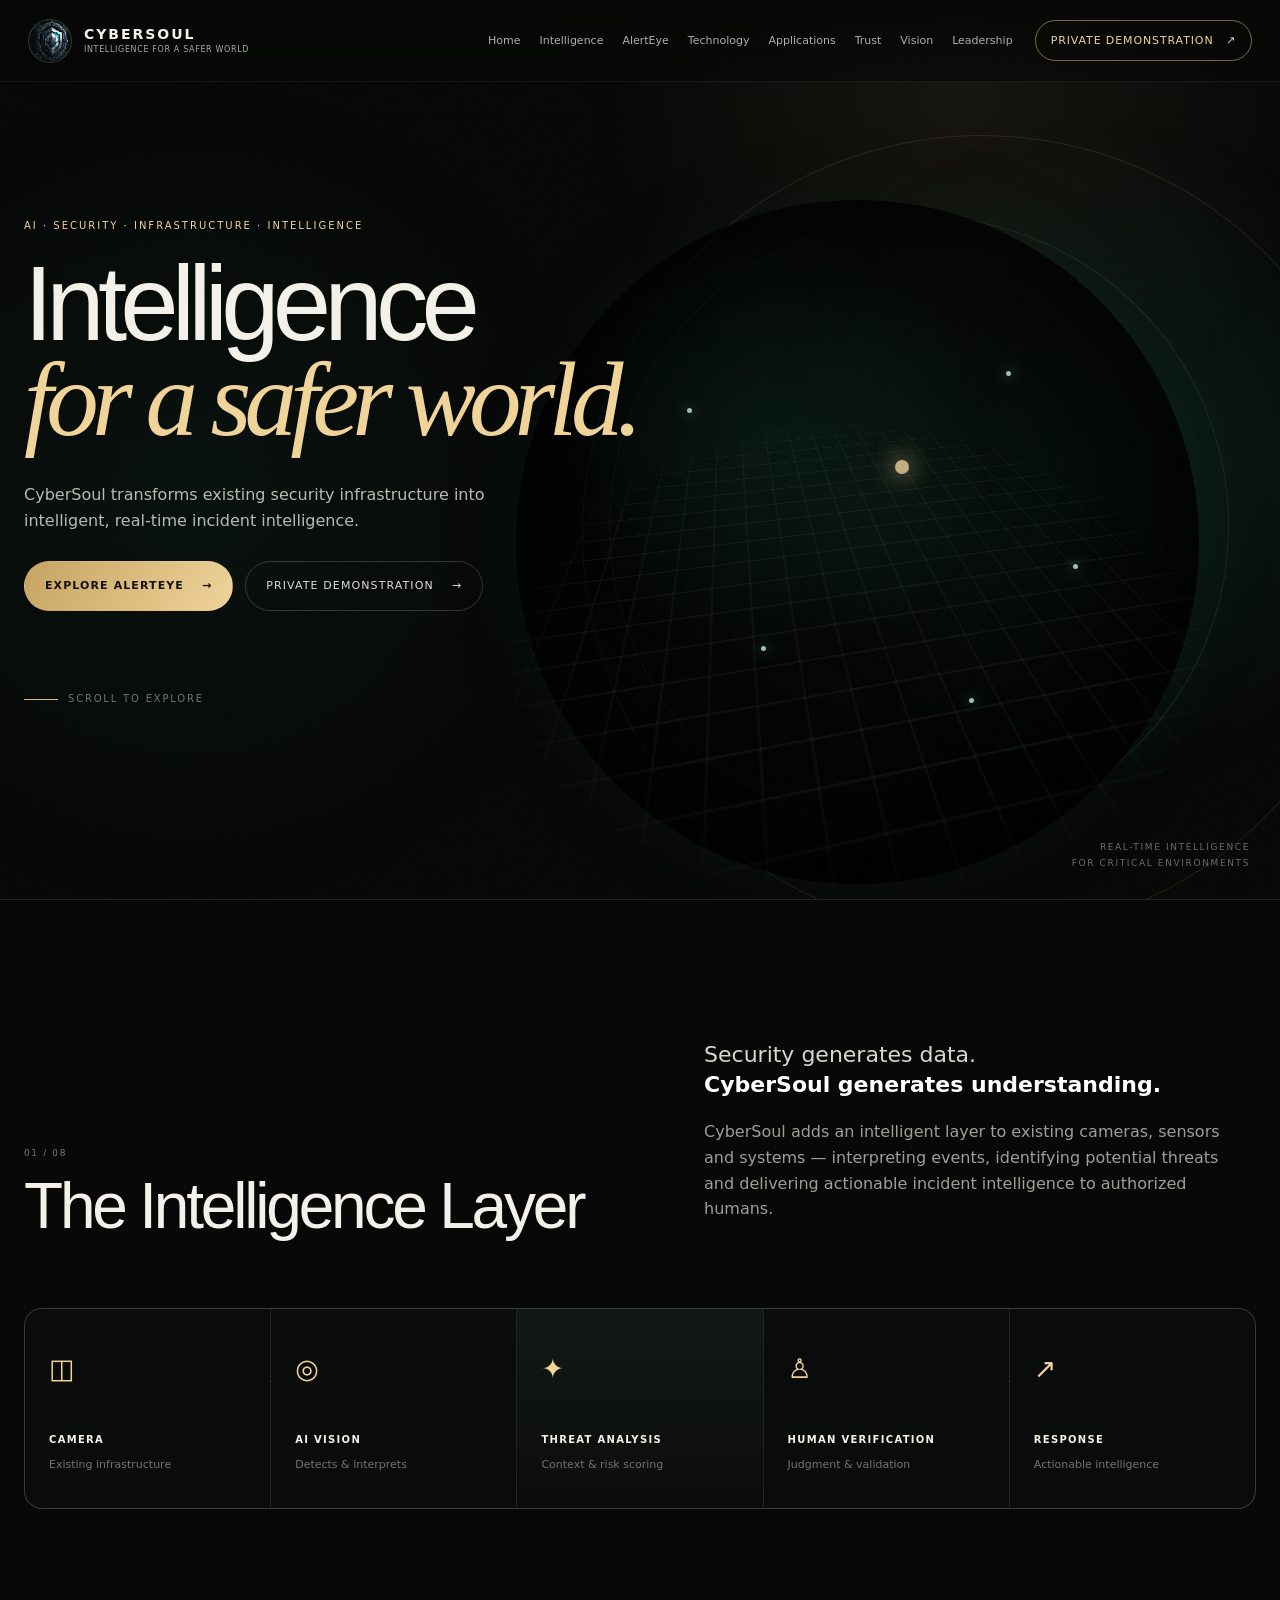
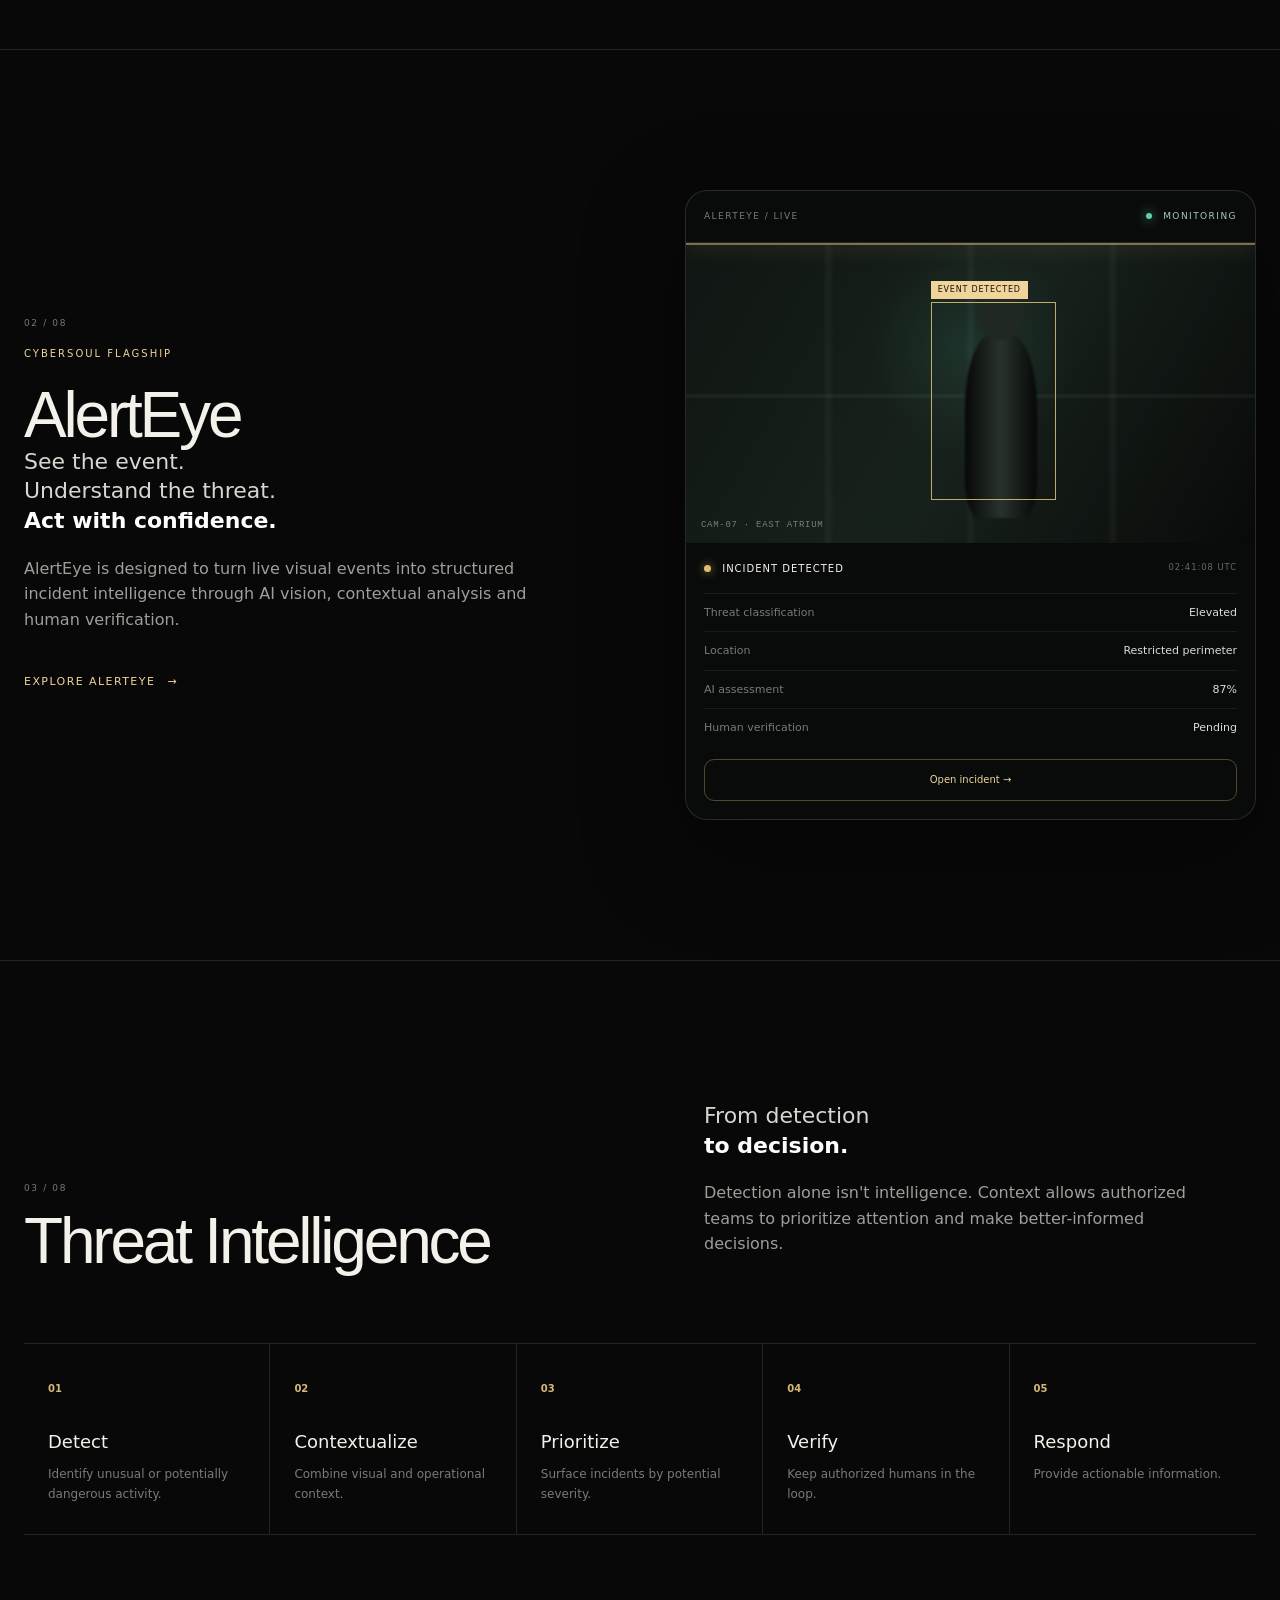
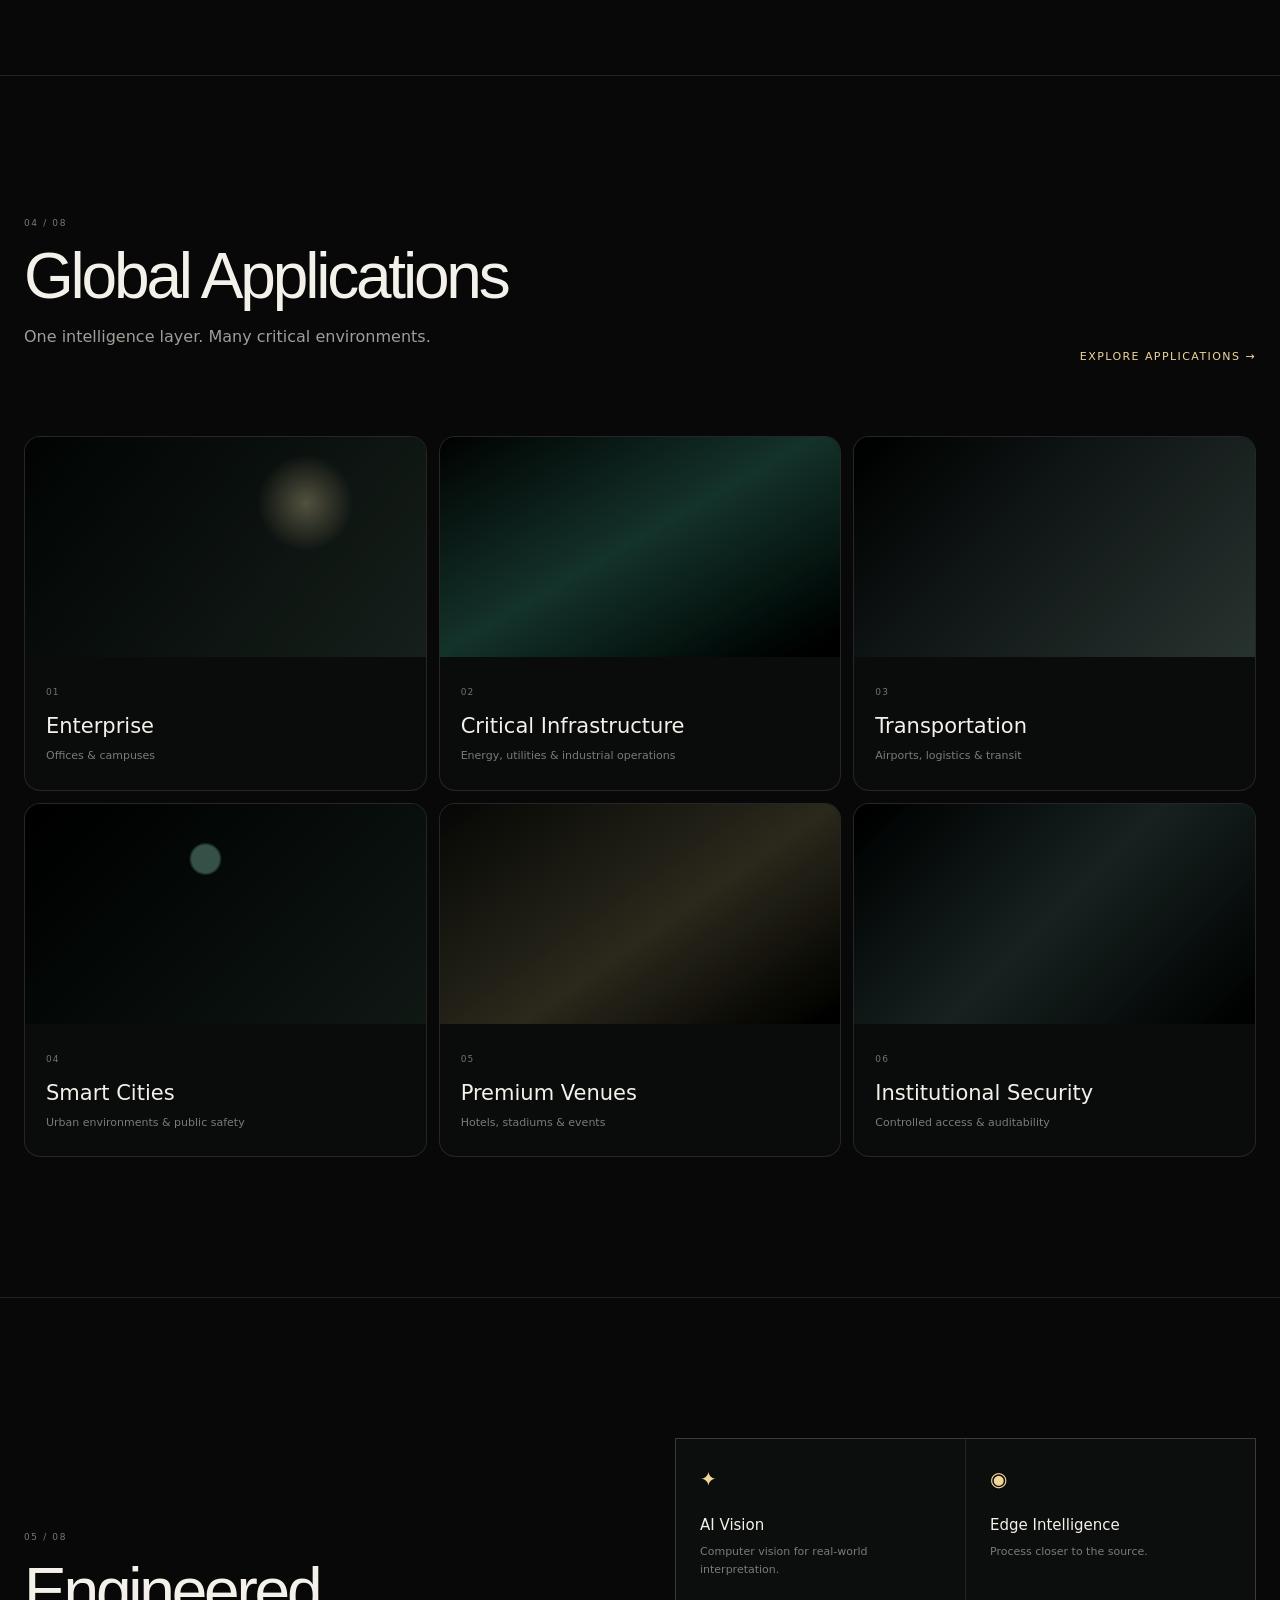
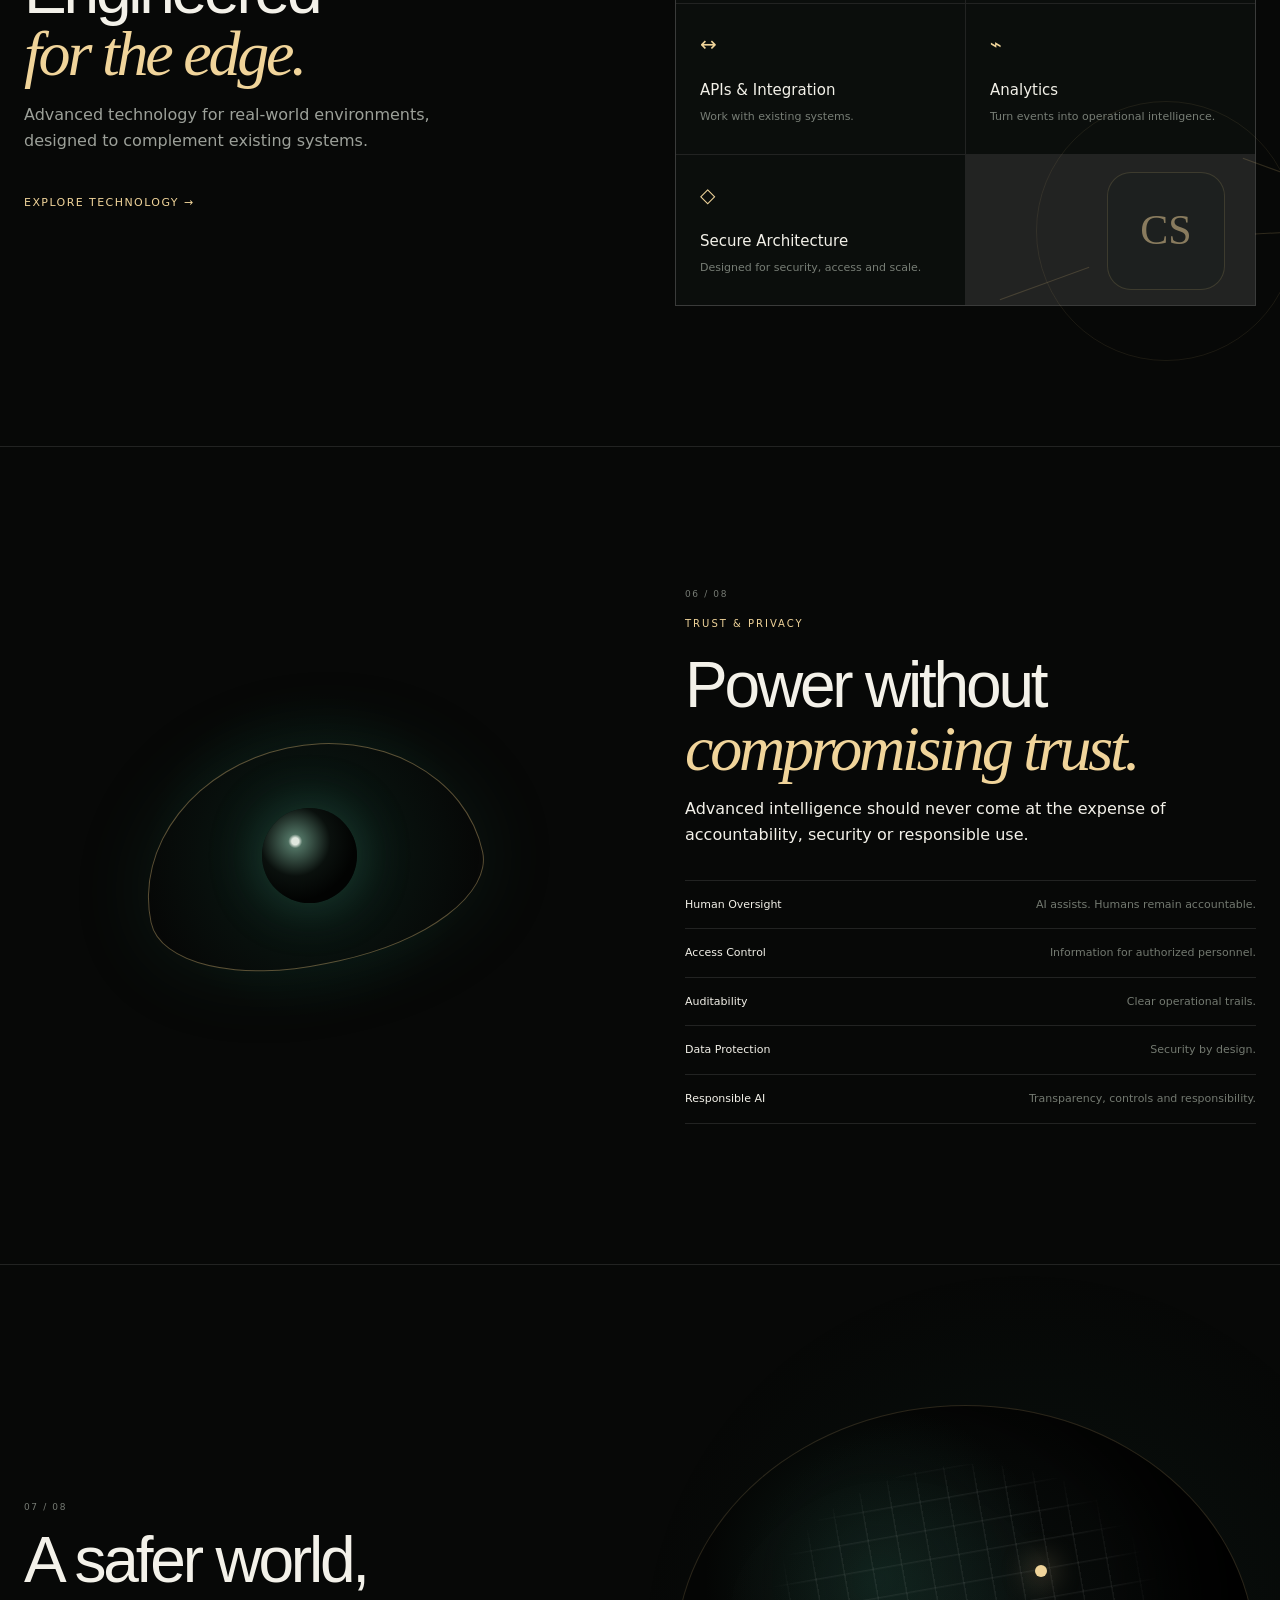
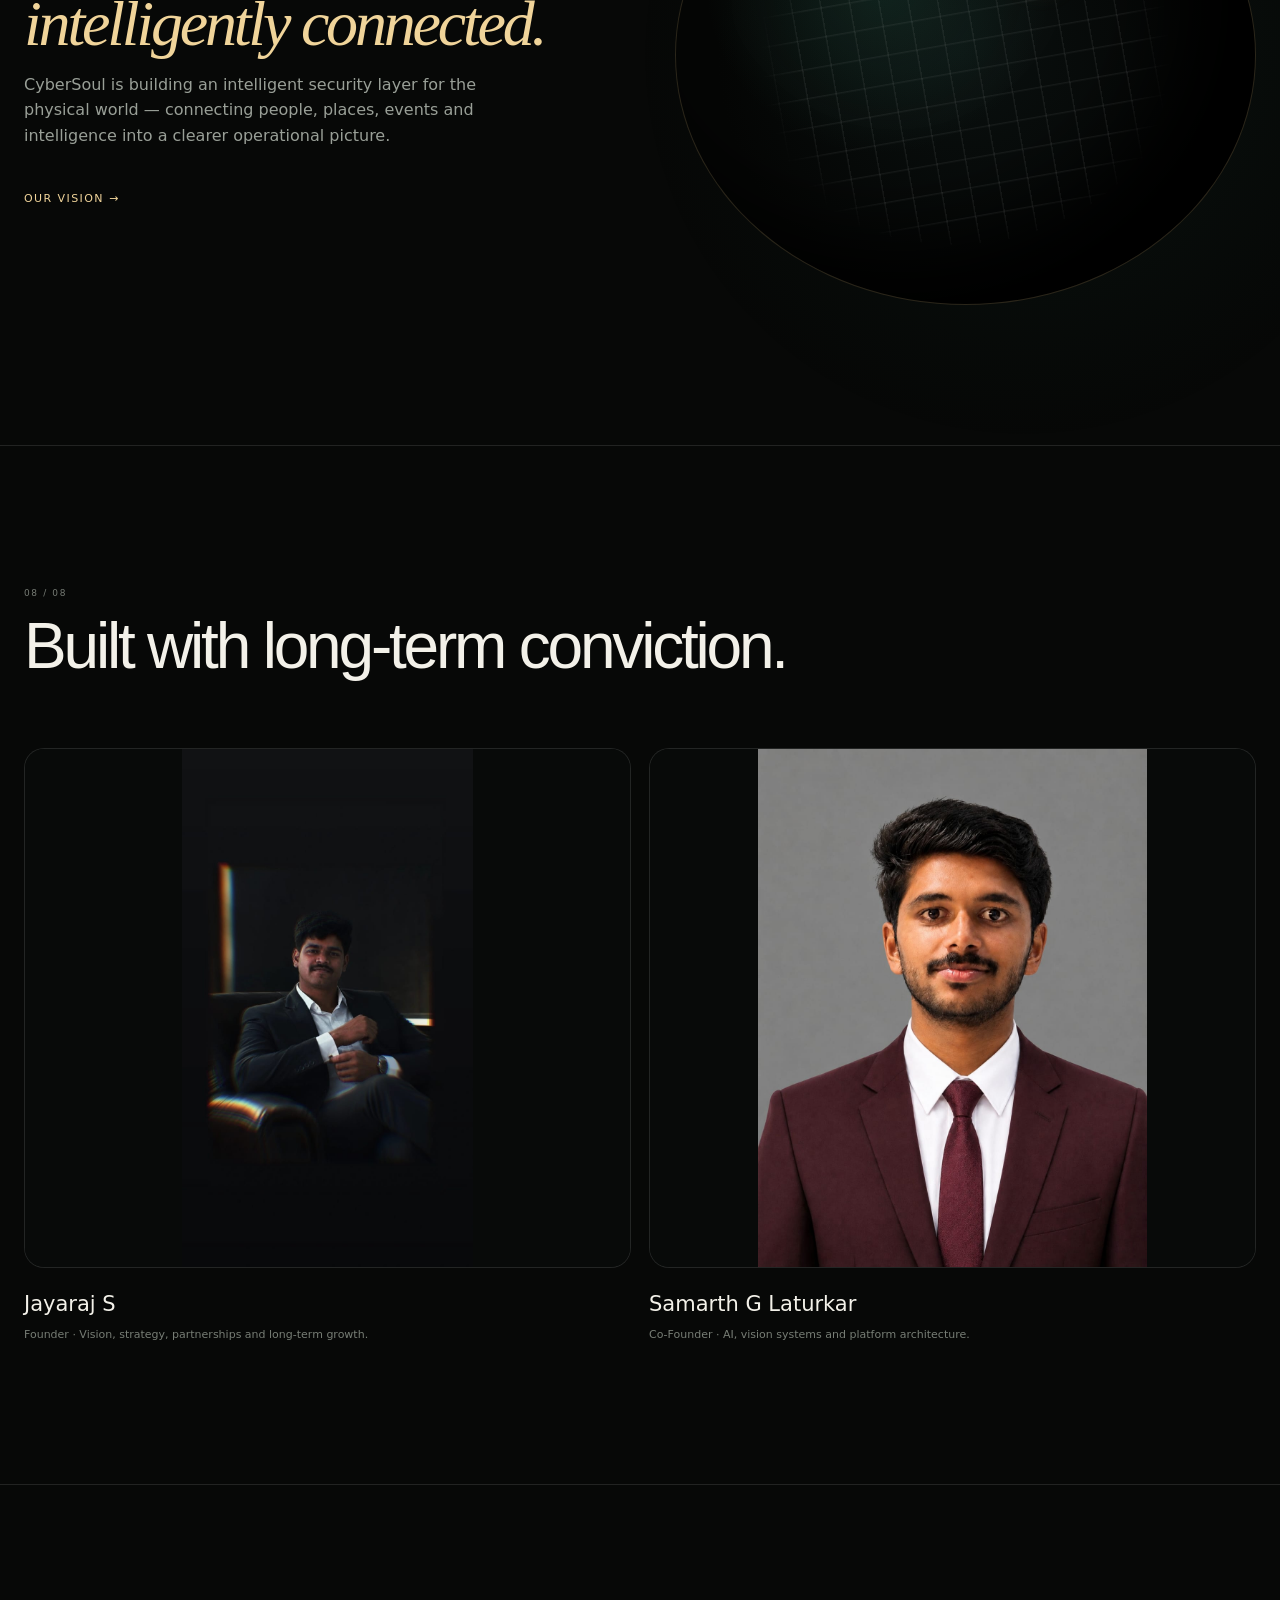
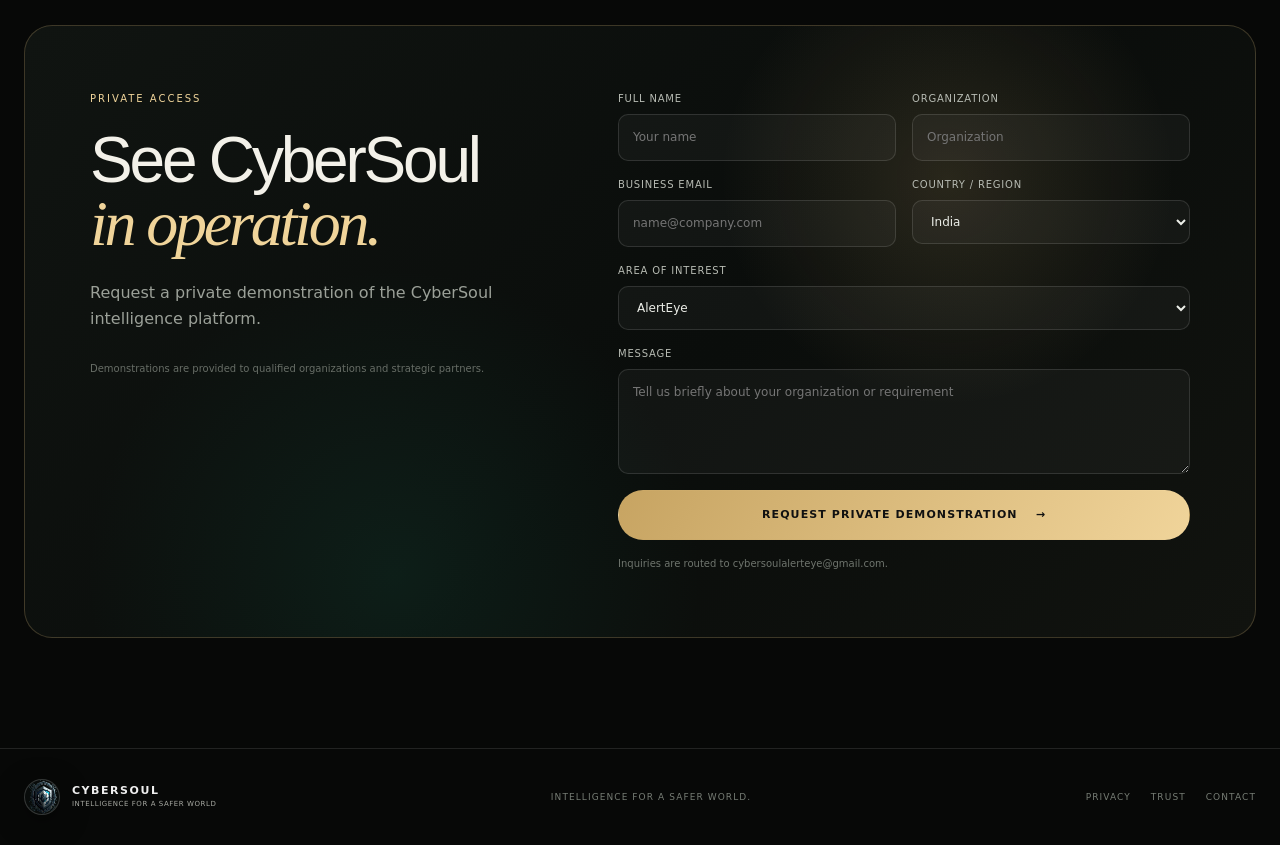
==== commit 7d76da4b: "Update index.html" ====
--- a/index.html
+++ b/index.html
@@ -1301,7 +1301,7 @@
             </div>
 
             <h3>
-              Jayaraj S Jaykar
+              Jayaraj S
             </h3>
 
             <p>
@@ -1390,204 +1390,138 @@
 
 
         <!-- CONTACT FORM -->
-
-        <form
-          id="demoForm"
-          class="demo-form"
-          action="https://formsubmit.co/cybersoulalerteye@gmail.com"
-          method="POST"
-        >
-
-          <!-- Email subject -->
-
-          <input
-            type="hidden"
-            name="_subject"
-            value="CyberSoul — Private Demonstration Request"
-          >
-
-          <!-- FormSubmit template -->
-
-          <input
-            type="hidden"
-            name="_template"
-            value="table"
-          >
-
-          <!-- Enable captcha -->
-
-          <input
-            type="hidden"
-            name="_captcha"
-            value="true"
-          >
-
-          <!-- Return URL -->
-
-          <input
-            type="hidden"
-            name="_next"
-            value="https://cybersoulalerteye.github.io/explore/?submitted=1#demo"
-          >
-
-          <!-- Honeypot spam field -->
-
-          <input
-            type="text"
-            name="_honey"
-            class="honeypot"
-            tabindex="-1"
-            autocomplete="off"
-            aria-hidden="true"
-          >
-
-
-          <label>
-
-            Full name
-
-            <input
-              required
-              name="name"
-              autocomplete="name"
-              placeholder="Your name"
-            >
-
-          </label>
-
-
-          <label>
-
-            Organization
-
-            <input
-              required
-              name="organization"
-              placeholder="Organization"
-            >
-
-          </label>
-
-
-          <label>
-
-            Business email
-
-            <input
-              required
-              type="email"
-              name="email"
-              autocomplete="email"
-              placeholder="name@company.com"
-            >
-
-          </label>
-
-
-          <label>
-
-            Country / Region
-
-            <select name="region">
-
-              <option>India</option>
-
-              <option>
-                United States
-              </option>
-
-              <option>
-                United Kingdom
-              </option>
-
-              <option>
-                Europe
-              </option>
-
-              <option>
-                Middle East
-              </option>
-
-              <option>
-                Asia Pacific
-              </option>
-
-              <option>
-                Other
-              </option>
-
-            </select>
-
-          </label>
-
-
-          <label class="full">
-
-            Area of interest
-
-            <select name="interest">
-
-              <option>
-                AlertEye
-              </option>
-
-              <option>
-                Enterprise Security
-              </option>
-
-              <option>
-                Critical Infrastructure
-              </option>
-
-              <option>
-                Strategic Partnership
-              </option>
-
-              <option>
-                Investment / Institutional Inquiry
-              </option>
-
-            </select>
-
-          </label>
-
-
-          <label class="full">
-
-            Message
-
-            <textarea
-              name="message"
-              rows="4"
-              placeholder="Tell us briefly about your organization or requirement"
-            ></textarea>
-
-          </label>
-
-
-          <button
-            class="button button-gold full"
-            type="submit"
-          >
-
-            Request Private Demonstration
-
-            <span>
-              →
-            </span>
-
-          </button>
-
-
-          <p
-            class="form-note"
-            id="formNote"
-          >
-            Inquiries are routed to
-            cybersoulalerteye@gmail.com.
-          </p>
-
-        </form>
+<form
+  id="demoForm"
+  class="demo-form"
+  action="https://formsubmit.co/cybersoulalerteye@gmail.com"
+  method="POST"
+>
+
+  <input
+    type="hidden"
+    name="_subject"
+    value="CyberSoul — Private Demonstration Request"
+  >
+
+  <input
+    type="hidden"
+    name="_template"
+    value="table"
+  >
+
+  <!-- Automatic email to the person who submitted the enquiry -->
+  <input
+    type="hidden"
+    name="_autoresponse"
+    value="Thank you for contacting CyberSoul.
+
+We have received your private demonstration enquiry.
+
+Our team will review your request and contact you shortly.
+
+Thank you for your interest in CyberSoul.
+
+CyberSoul
+Intelligence for a Safer World"
+  >
+
+  <input
+    type="hidden"
+    name="_captcha"
+    value="true"
+  >
+
+  <input
+    type="hidden"
+    name="_next"
+    value="https://cybersoulalerteye.github.io/explore/?submitted=1#demo"
+  >
+
+  <input
+    type="text"
+    name="_honey"
+    class="honeypot"
+    tabindex="-1"
+    autocomplete="off"
+    aria-hidden="true"
+  >
+
+  <label>
+    Full name
+    <input
+      required
+      name="name"
+      autocomplete="name"
+      placeholder="Your name"
+    >
+  </label>
+
+  <label>
+    Organization
+    <input
+      required
+      name="organization"
+      placeholder="Organization"
+    >
+  </label>
+
+  <label>
+    Business email
+    <input
+      required
+      type="email"
+      name="email"
+      autocomplete="email"
+      placeholder="name@company.com"
+    >
+  </label>
+
+  <label>
+    Country / Region
+    <select name="region">
+      <option>India</option>
+      <option>United States</option>
+      <option>United Kingdom</option>
+      <option>Europe</option>
+      <option>Middle East</option>
+      <option>Asia Pacific</option>
+      <option>Other</option>
+    </select>
+  </label>
+
+  <label class="full">
+    Area of interest
+    <select name="interest">
+      <option>AlertEye</option>
+      <option>Enterprise Security</option>
+      <option>Critical Infrastructure</option>
+      <option>Strategic Partnership</option>
+      <option>Investment / Institutional Inquiry</option>
+    </select>
+  </label>
+
+  <label class="full">
+    Message
+    <textarea
+      name="message"
+      rows="4"
+      placeholder="Tell us briefly about your organization or requirement"
+    ></textarea>
+  </label>
+
+  <button
+    class="button button-gold full"
+    type="submit"
+  >
+    Request Private Demonstration
+    <span>→</span>
+  </button>
+
+  <p class="form-note" id="formNote">
+    Inquiries are routed to cybersoulalerteye@gmail.com.
+  </p>
+
+</form>
 
       </div>
 
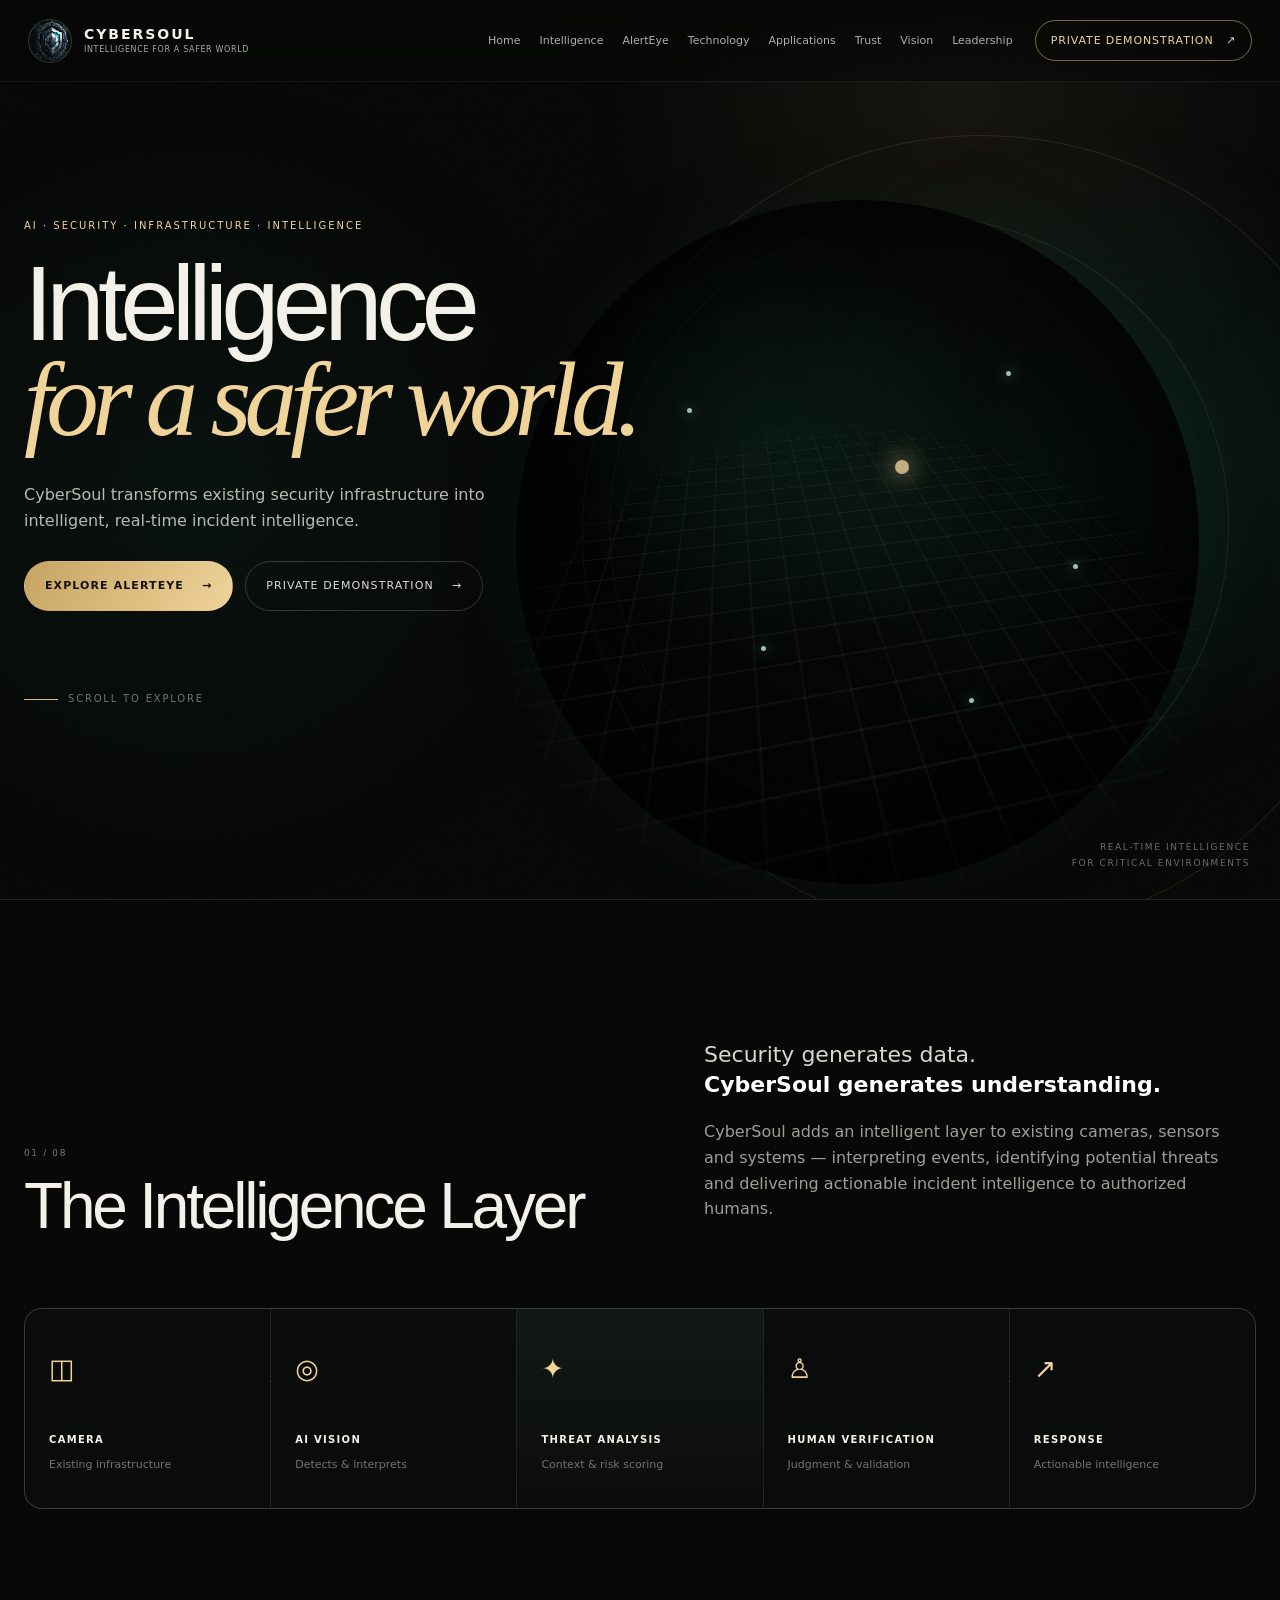
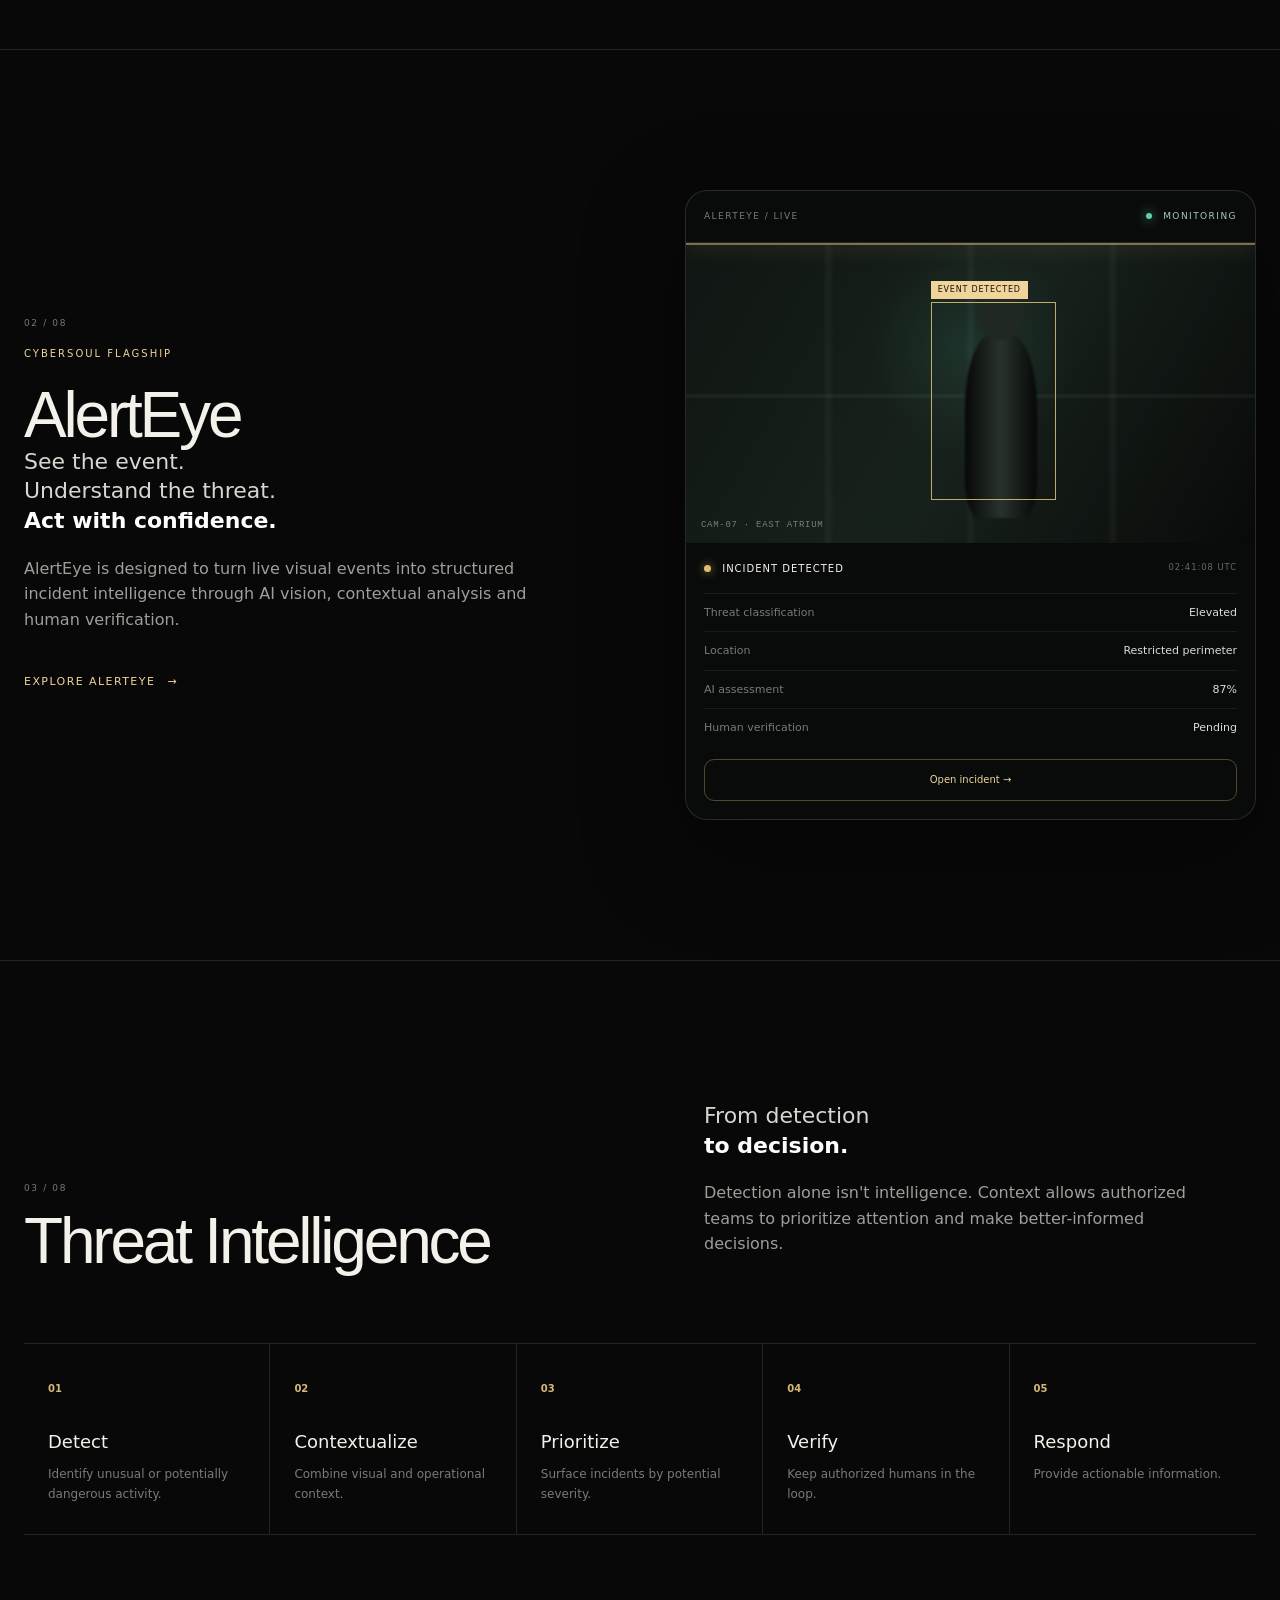
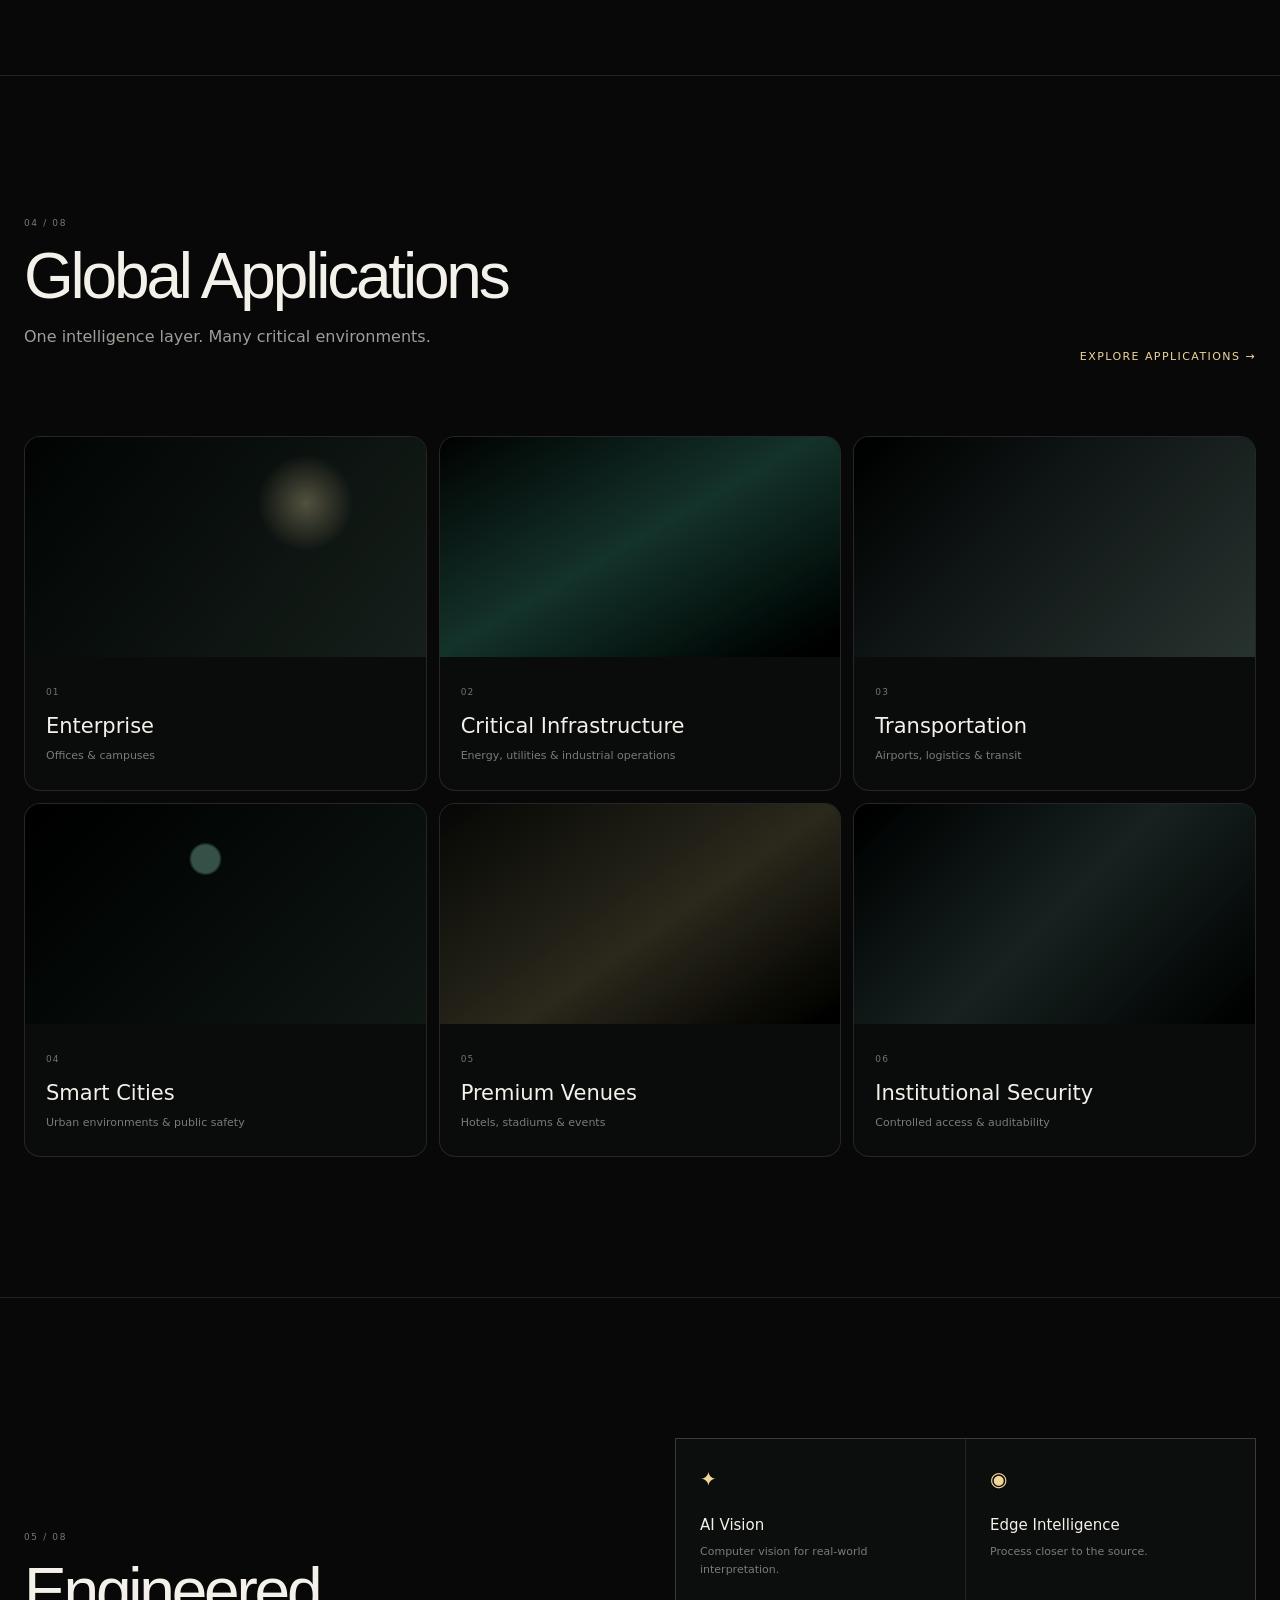
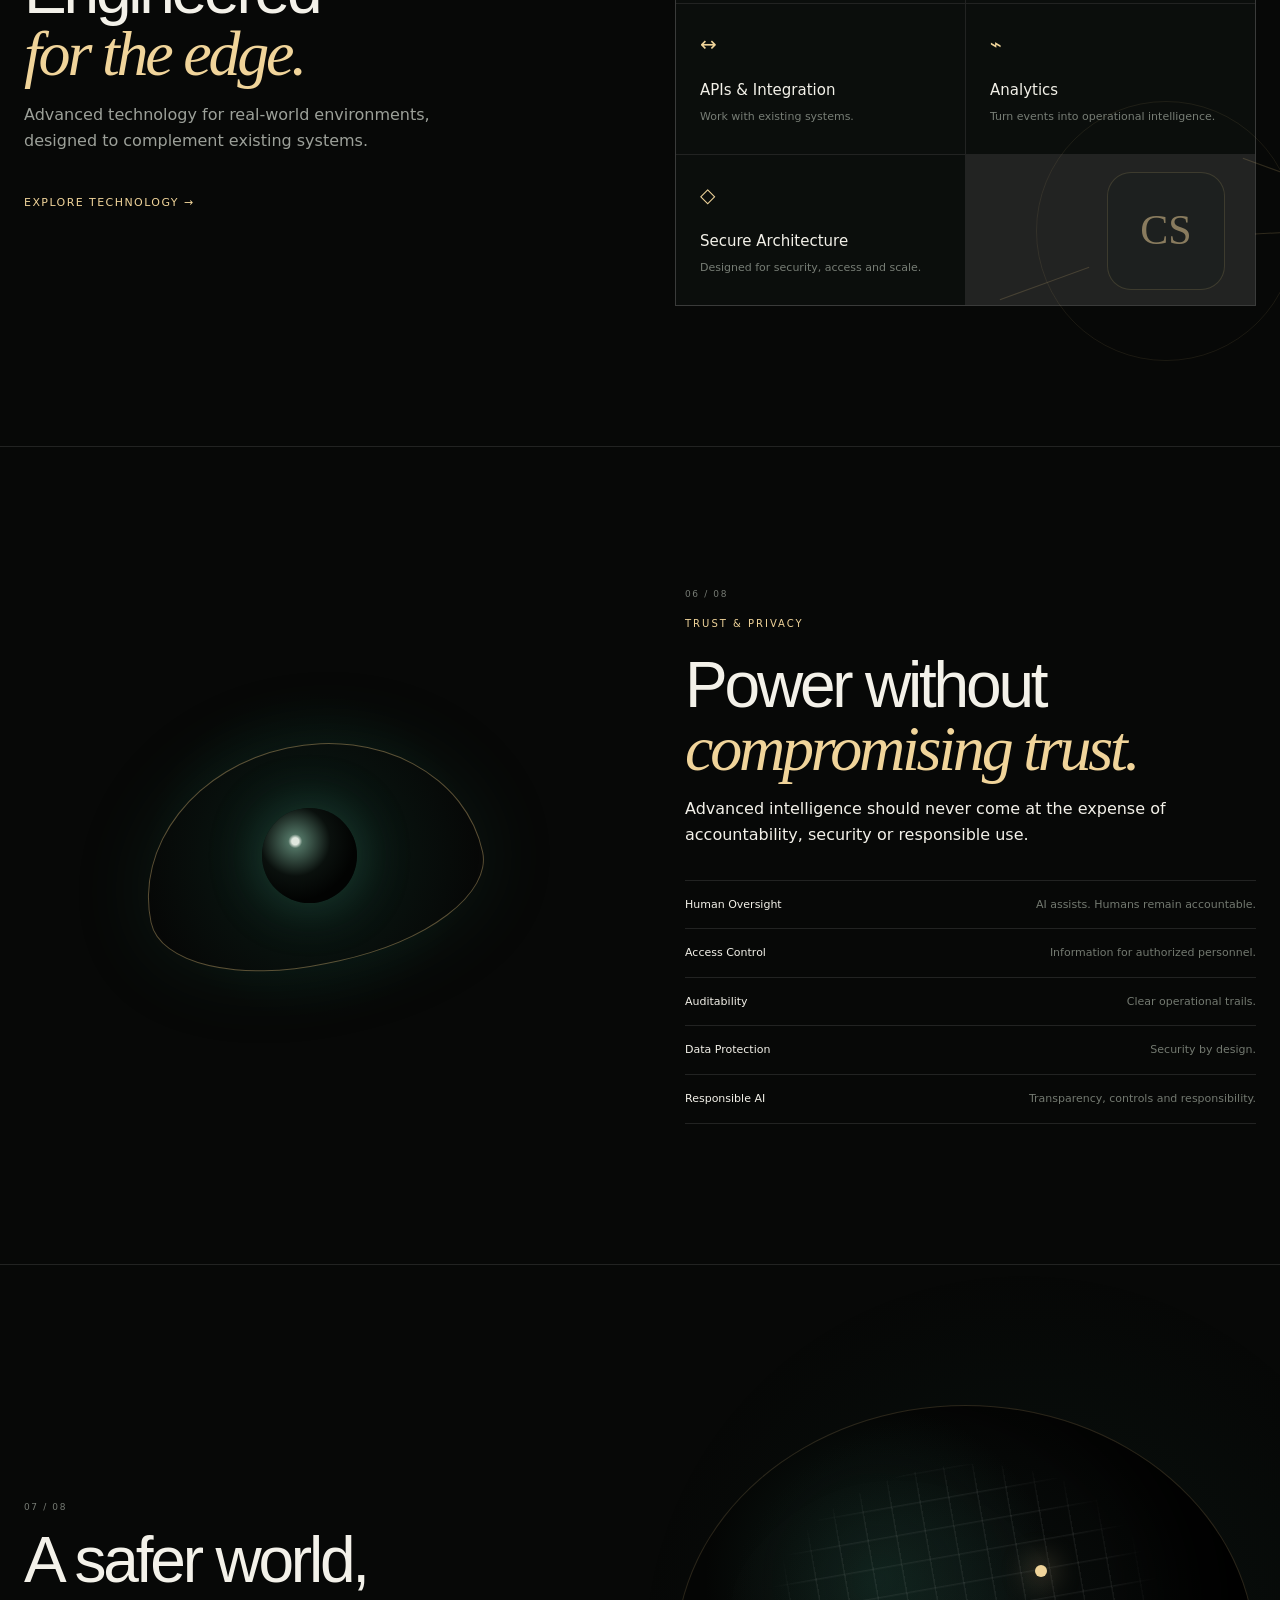
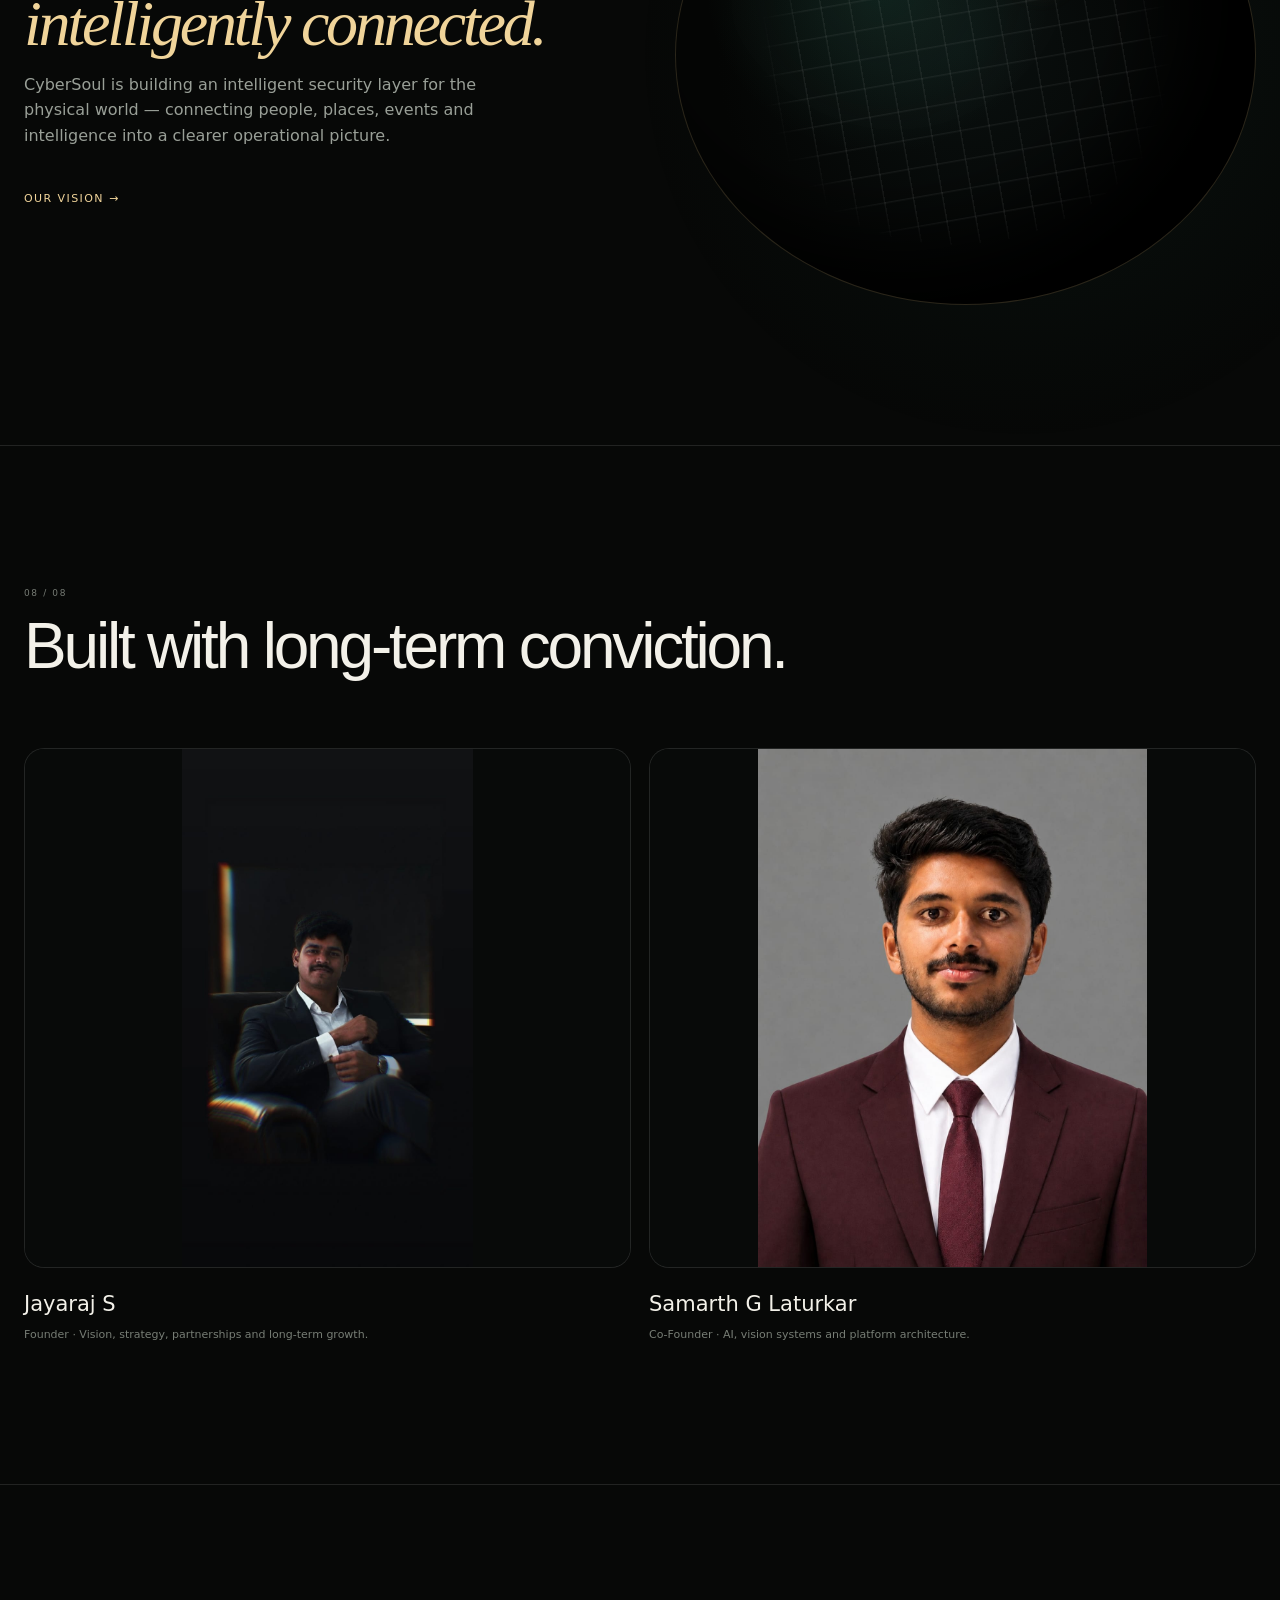
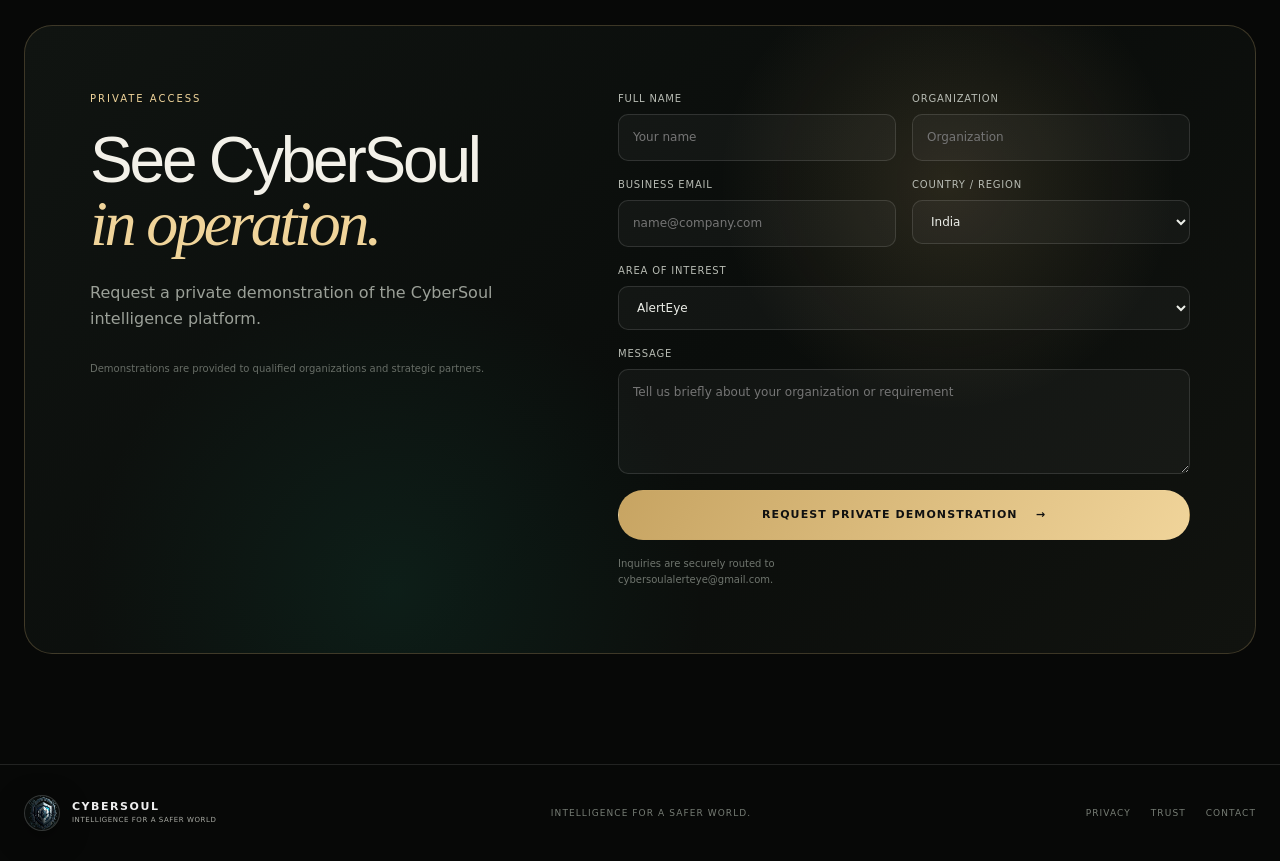
==== commit 881ea0a9: "Update index.html" ====
--- a/index.html
+++ b/index.html
@@ -1393,53 +1393,34 @@
 <form
   id="demoForm"
   class="demo-form"
-  action="https://formsubmit.co/cybersoulalerteye@gmail.com"
   method="POST"
+  novalidate
 >
 
+  <!-- Web3Forms: replace YOUR_WEB3FORMS_ACCESS_KEY with the Access Key
+       created for cybersoulalerteye@gmail.com -->
   <input
     type="hidden"
-    name="_subject"
-    value="CyberSoul — Private Demonstration Request"
+    name="access_key"
+    value="YOUR_WEB3FORMS_ACCESS_KEY"
   >
 
   <input
     type="hidden"
-    name="_template"
-    value="table"
-  >
-
-  <!-- Automatic email to the person who submitted the enquiry -->
+    name="subject"
+    value="CyberSoul — Private Demonstration Request"
+  >
+
   <input
     type="hidden"
-    name="_autoresponse"
-    value="Thank you for contacting CyberSoul.
-
-We have received your private demonstration enquiry.
-
-Our team will review your request and contact you shortly.
-
-Thank you for your interest in CyberSoul.
-
-CyberSoul
-Intelligence for a Safer World"
-  >
-
+    name="from_name"
+    value="CyberSoul Website"
+  >
+
+  <!-- Simple anti-spam honeypot -->
   <input
-    type="hidden"
-    name="_captcha"
-    value="true"
-  >
-
-  <input
-    type="hidden"
-    name="_next"
-    value="https://cybersoulalerteye.github.io/explore/?submitted=1#demo"
-  >
-
-  <input
-    type="text"
-    name="_honey"
+    type="checkbox"
+    name="botcheck"
     class="honeypot"
     tabindex="-1"
     autocomplete="off"
@@ -1512,13 +1493,14 @@
   <button
     class="button button-gold full"
     type="submit"
+    id="demoSubmit"
   >
     Request Private Demonstration
     <span>→</span>
   </button>
 
-  <p class="form-note" id="formNote">
-    Inquiries are routed to cybersoulalerteye@gmail.com.
+  <p class="form-note" id="formNote" aria-live="polite">
+    Inquiries are securely routed to cybersoulalerteye@gmail.com.
   </p>
 
 </form>
@@ -1691,5 +1673,72 @@
 
   <script src="./script.js"></script>
 
+<!-- ================= WEB3FORMS AJAX SUBMISSION =================
+     Keeps visitors on the CyberSoul page instead of showing a third-party
+     FormSubmit screen. Create a Web3Forms Access Key for
+     cybersoulalerteye@gmail.com and replace YOUR_WEB3FORMS_ACCESS_KEY above.
+-->
+<script>
+(() => {
+  const form = document.getElementById("demoForm");
+  const result = document.getElementById("formNote");
+  const button = document.getElementById("demoSubmit");
+
+  if (!form || !result || !button) return;
+
+  form.addEventListener("submit", async (event) => {
+    event.preventDefault();
+    event.stopImmediatePropagation();
+
+    if (!form.checkValidity()) {
+      form.reportValidity();
+      return;
+    }
+
+    button.disabled = true;
+    button.style.opacity = "0.65";
+    button.style.cursor = "wait";
+    result.textContent = "Sending your request…";
+
+    try {
+      const formData = new FormData(form);
+      const payload = Object.fromEntries(formData.entries());
+
+      const response = await fetch("https://api.web3forms.com/submit", {
+        method: "POST",
+        headers: {
+          "Content-Type": "application/json",
+          "Accept": "application/json"
+        },
+        body: JSON.stringify(payload)
+      });
+
+      const data = await response.json();
+
+      if (response.ok && data.success) {
+        form.reset();
+        result.textContent =
+          "Thank you. Your private demonstration request has been received.";
+        result.style.opacity = "1";
+
+        // Keep the confirmation visible and update the URL without leaving CyberSoul.
+        history.replaceState(null, "", window.location.pathname + "?submitted=1#demo");
+      } else {
+        result.textContent =
+          data.message || "We could not send your request. Please try again.";
+      }
+    } catch (error) {
+      console.error("CyberSoul form error:", error);
+      result.textContent =
+        "Something went wrong. Please try again in a moment.";
+    } finally {
+      button.disabled = false;
+      button.style.opacity = "";
+      button.style.cursor = "";
+    }
+  }, true);
+})();
+</script>
+
 </body>
 </html>
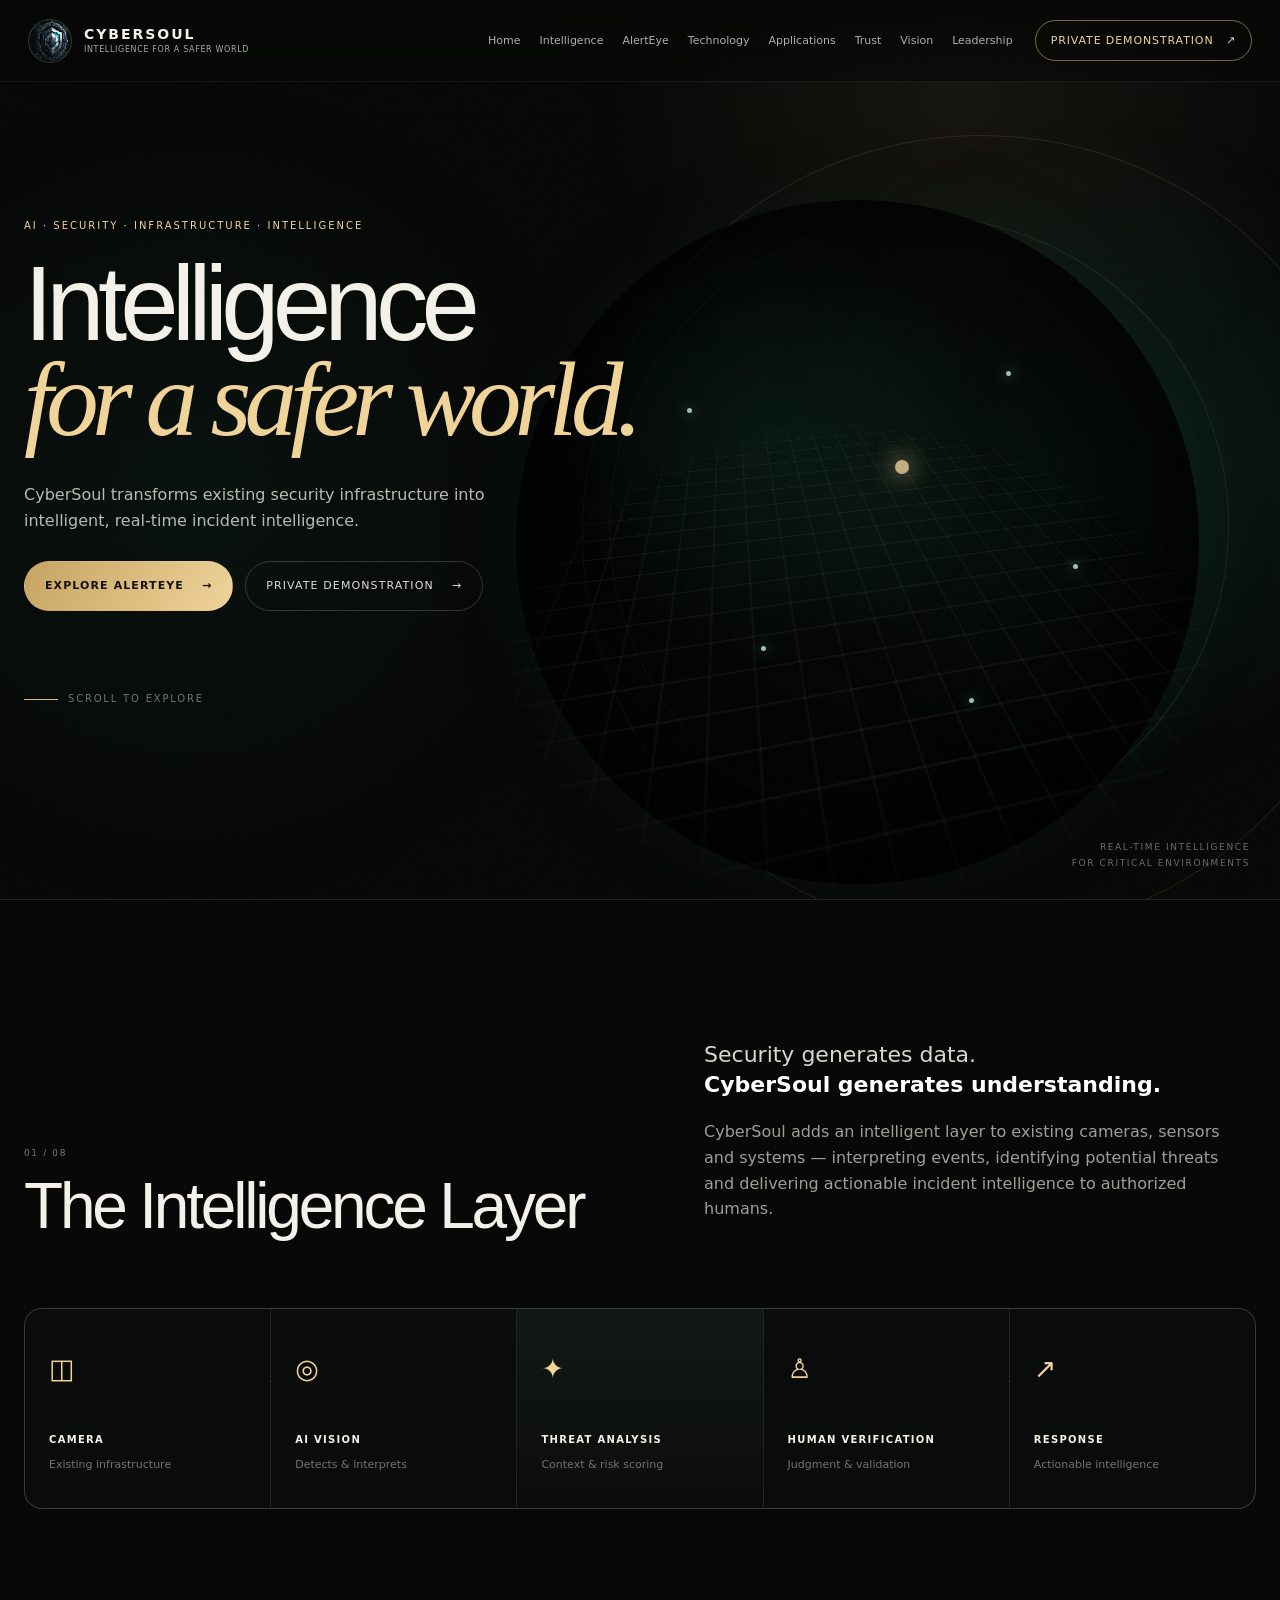
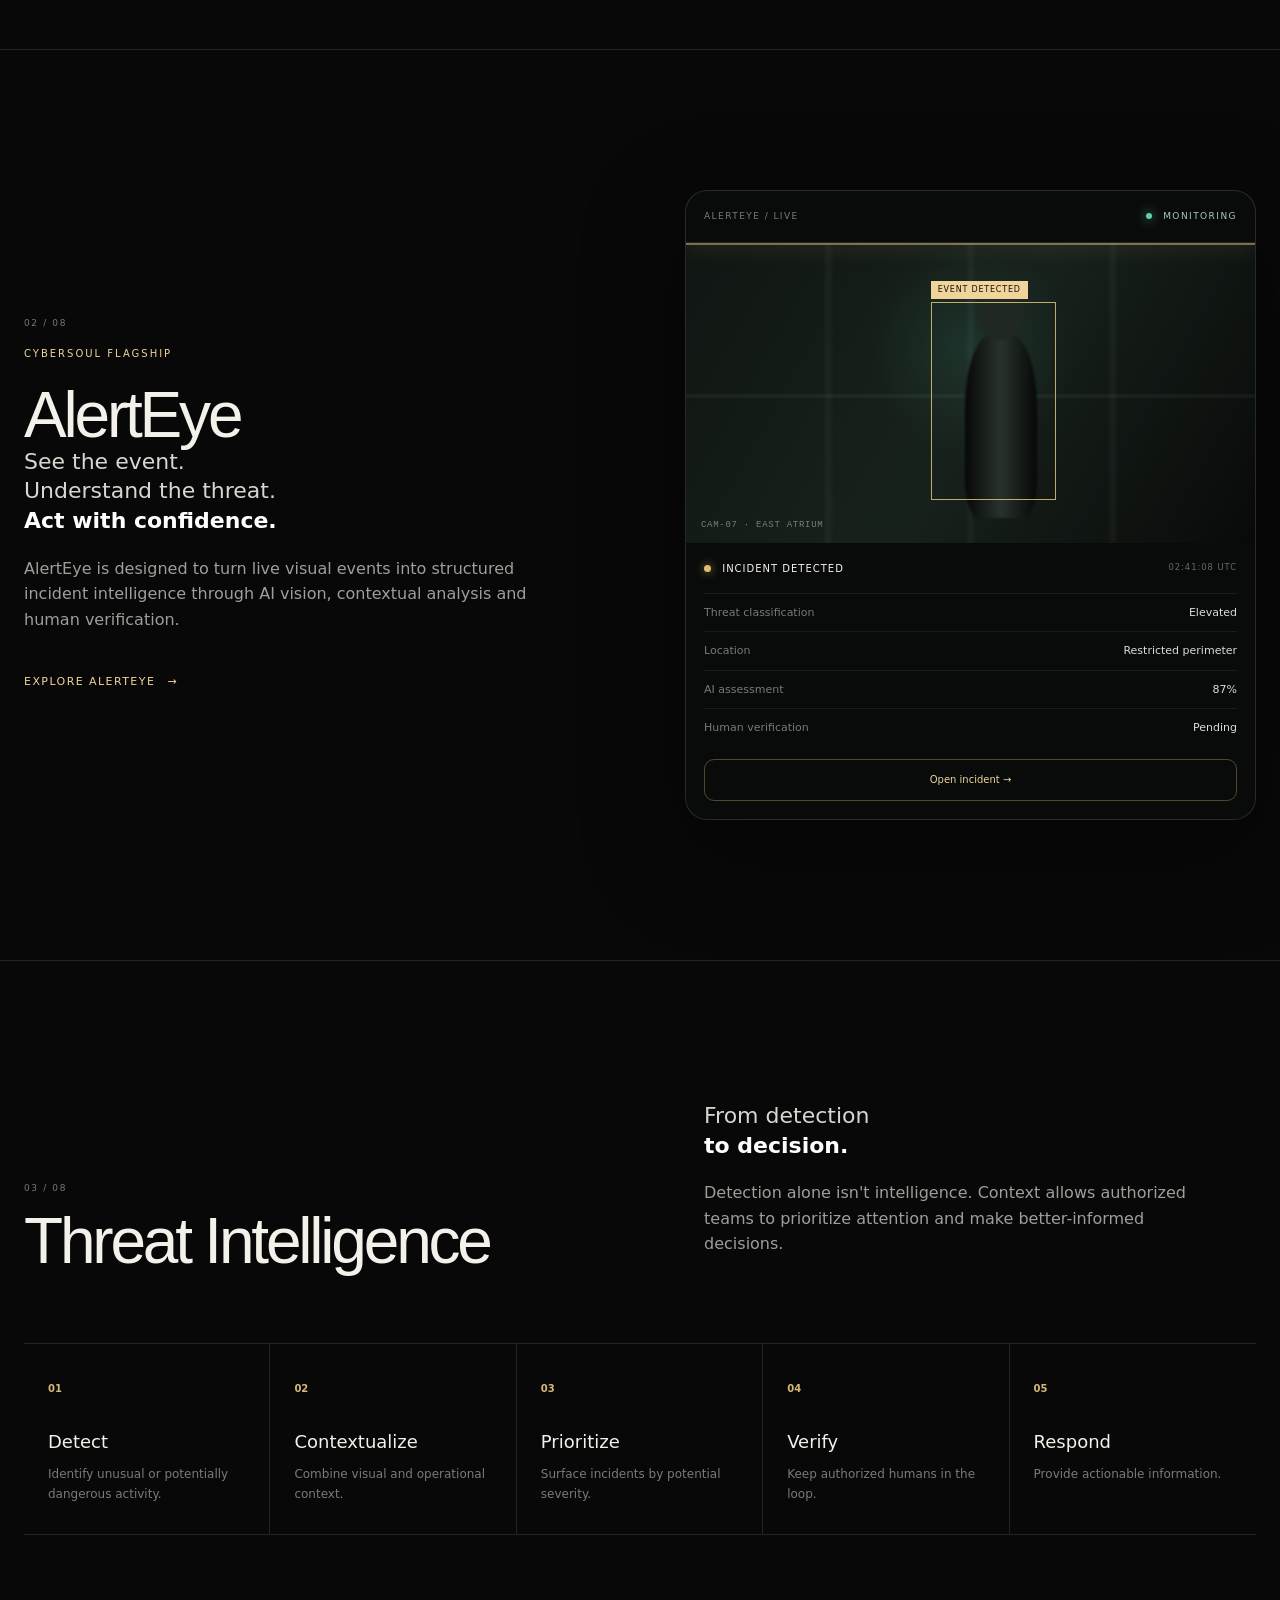
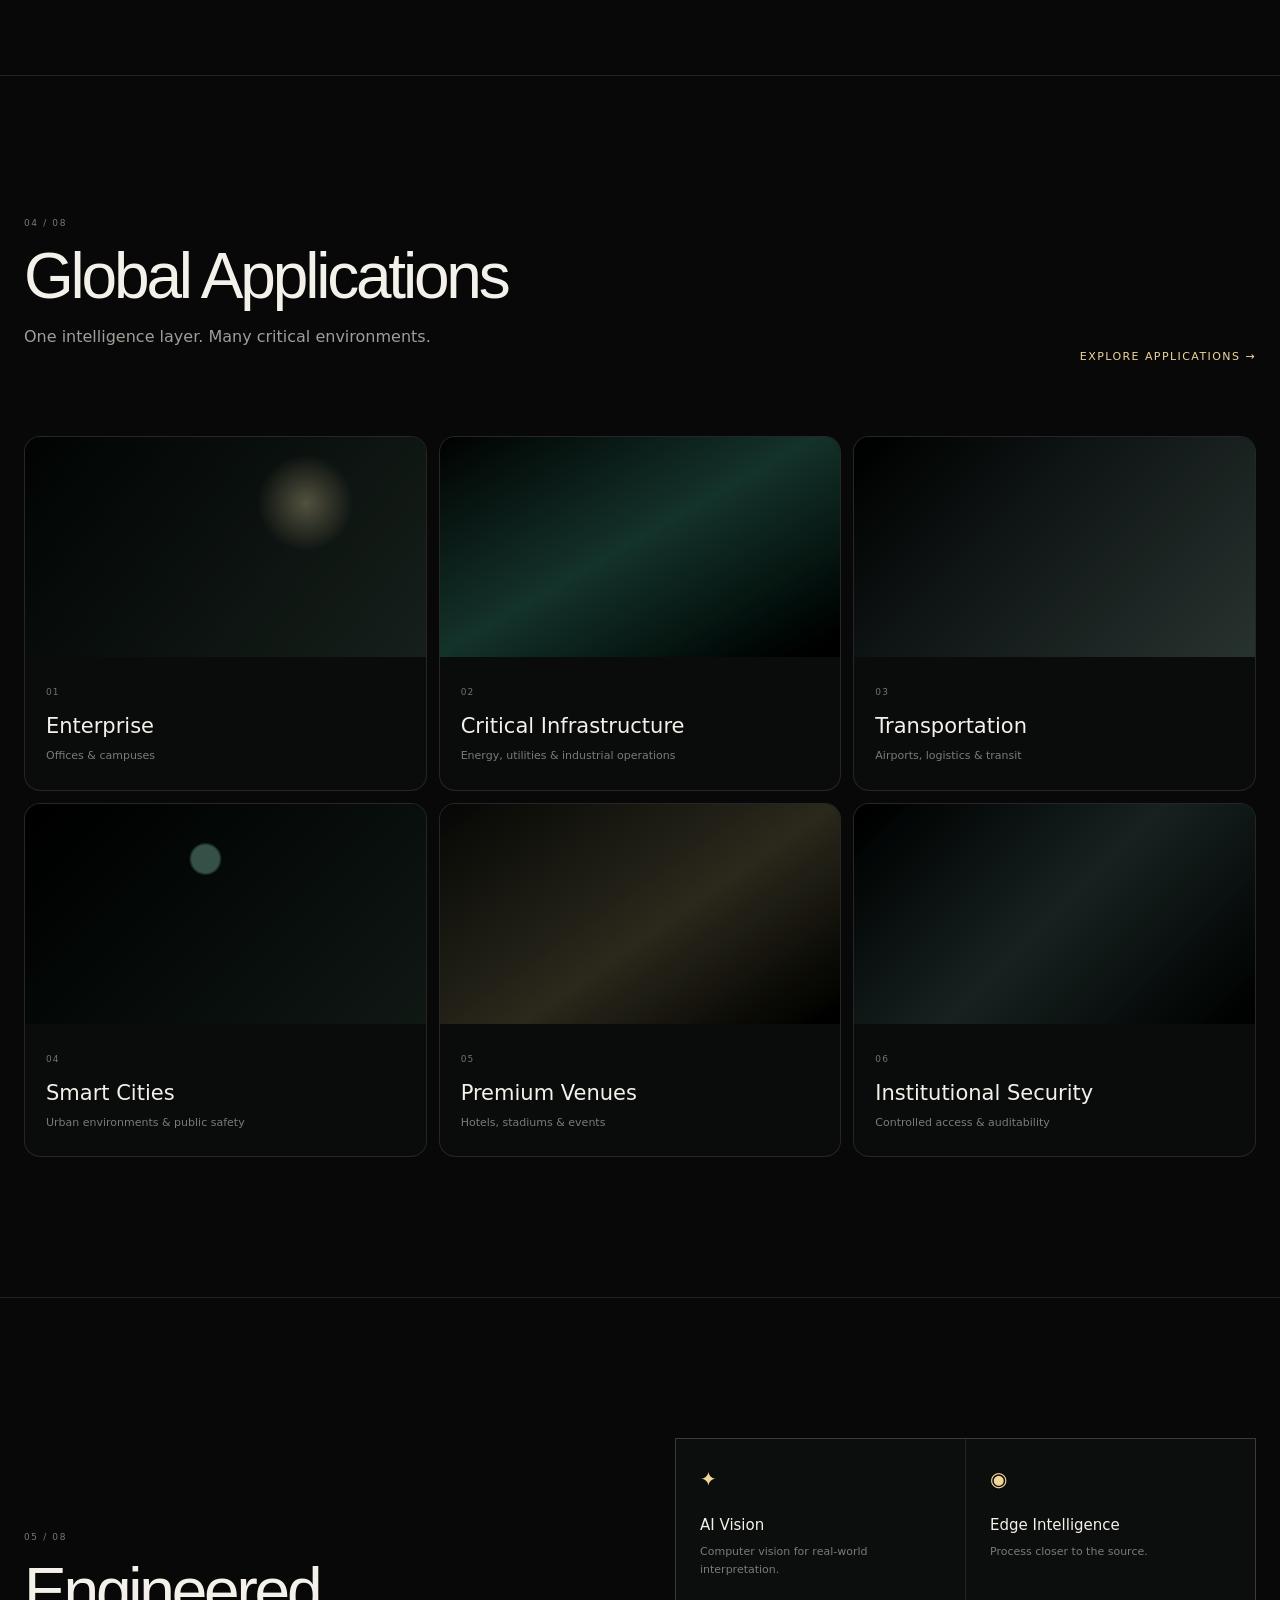
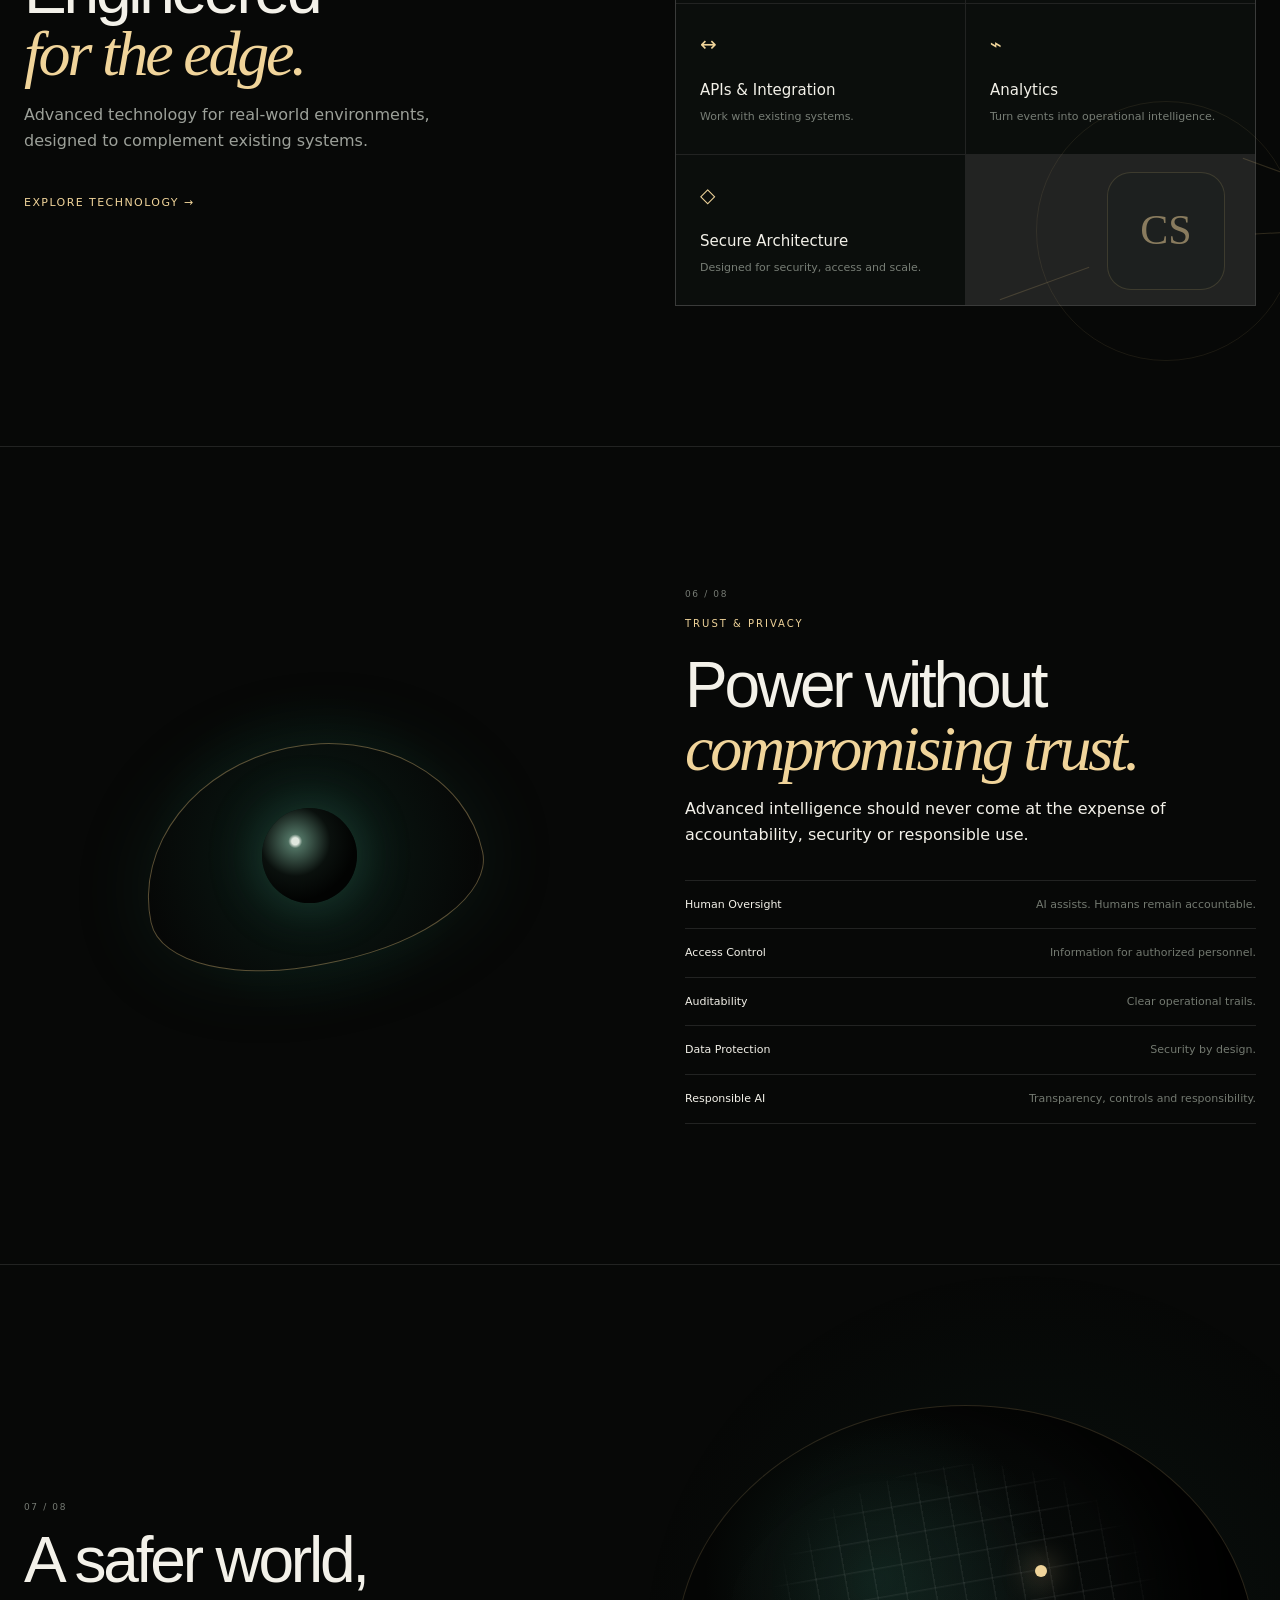
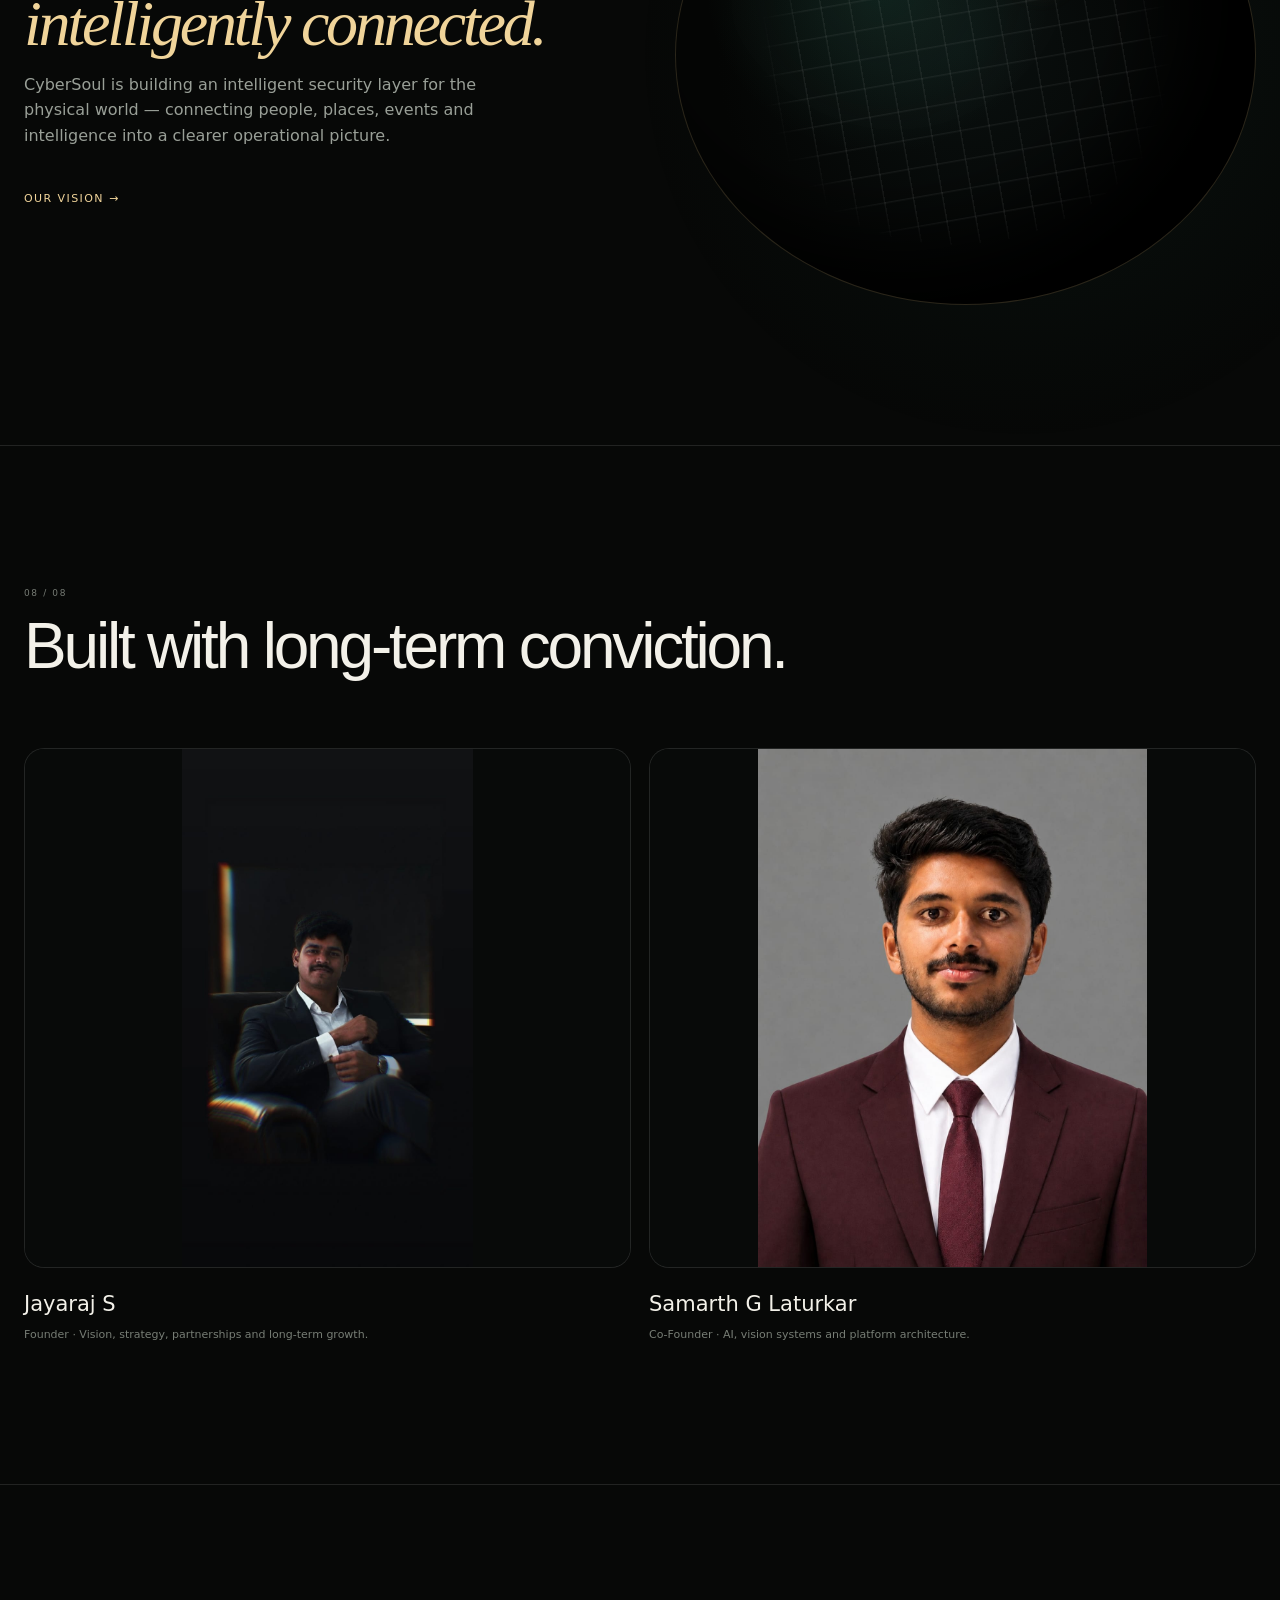
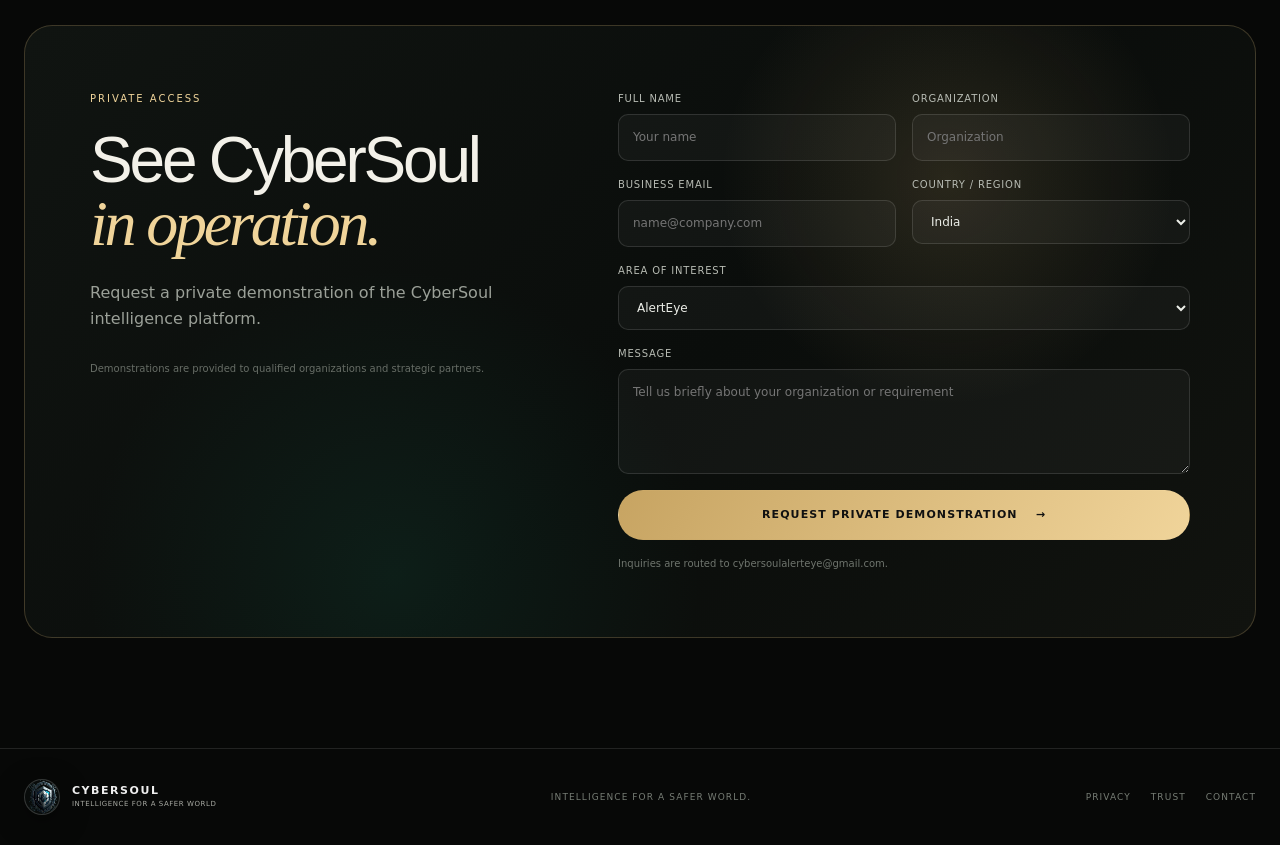
==== commit b6aff0be: "Update index.html" ====
--- a/index.html
+++ b/index.html
@@ -1393,34 +1393,53 @@
 <form
   id="demoForm"
   class="demo-form"
+  action="https://formsubmit.co/cybersoulalerteye@gmail.com"
   method="POST"
-  novalidate
 >
 
-  <!-- Web3Forms: replace YOUR_WEB3FORMS_ACCESS_KEY with the Access Key
-       created for cybersoulalerteye@gmail.com -->
   <input
     type="hidden"
-    name="access_key"
-    value="YOUR_WEB3FORMS_ACCESS_KEY"
+    name="_subject"
+    value="CyberSoul — Private Demonstration Request"
   >
 
   <input
     type="hidden"
-    name="subject"
-    value="CyberSoul — Private Demonstration Request"
-  >
-
+    name="_template"
+    value="table"
+  >
+
+  <!-- Automatic email to the person who submitted the enquiry -->
   <input
     type="hidden"
-    name="from_name"
-    value="CyberSoul Website"
-  >
-
-  <!-- Simple anti-spam honeypot -->
+    name="_autoresponse"
+    value="Thank you for contacting CyberSoul.
+
+We have received your private demonstration enquiry.
+
+Our team will review your request and contact you shortly.
+
+Thank you for your interest in CyberSoul.
+
+CyberSoul
+Intelligence for a Safer World"
+  >
+
   <input
-    type="checkbox"
-    name="botcheck"
+    type="hidden"
+    name="_captcha"
+    value="true"
+  >
+
+  <input
+    type="hidden"
+    name="_next"
+    value="https://cybersoulalerteye.github.io/explore/?submitted=1#demo"
+  >
+
+  <input
+    type="text"
+    name="_honey"
     class="honeypot"
     tabindex="-1"
     autocomplete="off"
@@ -1493,14 +1512,13 @@
   <button
     class="button button-gold full"
     type="submit"
-    id="demoSubmit"
   >
     Request Private Demonstration
     <span>→</span>
   </button>
 
-  <p class="form-note" id="formNote" aria-live="polite">
-    Inquiries are securely routed to cybersoulalerteye@gmail.com.
+  <p class="form-note" id="formNote">
+    Inquiries are routed to cybersoulalerteye@gmail.com.
   </p>
 
 </form>
@@ -1673,72 +1691,5 @@
 
   <script src="./script.js"></script>
 
-<!-- ================= WEB3FORMS AJAX SUBMISSION =================
-     Keeps visitors on the CyberSoul page instead of showing a third-party
-     FormSubmit screen. Create a Web3Forms Access Key for
-     cybersoulalerteye@gmail.com and replace YOUR_WEB3FORMS_ACCESS_KEY above.
--->
-<script>
-(() => {
-  const form = document.getElementById("demoForm");
-  const result = document.getElementById("formNote");
-  const button = document.getElementById("demoSubmit");
-
-  if (!form || !result || !button) return;
-
-  form.addEventListener("submit", async (event) => {
-    event.preventDefault();
-    event.stopImmediatePropagation();
-
-    if (!form.checkValidity()) {
-      form.reportValidity();
-      return;
-    }
-
-    button.disabled = true;
-    button.style.opacity = "0.65";
-    button.style.cursor = "wait";
-    result.textContent = "Sending your request…";
-
-    try {
-      const formData = new FormData(form);
-      const payload = Object.fromEntries(formData.entries());
-
-      const response = await fetch("https://api.web3forms.com/submit", {
-        method: "POST",
-        headers: {
-          "Content-Type": "application/json",
-          "Accept": "application/json"
-        },
-        body: JSON.stringify(payload)
-      });
-
-      const data = await response.json();
-
-      if (response.ok && data.success) {
-        form.reset();
-        result.textContent =
-          "Thank you. Your private demonstration request has been received.";
-        result.style.opacity = "1";
-
-        // Keep the confirmation visible and update the URL without leaving CyberSoul.
-        history.replaceState(null, "", window.location.pathname + "?submitted=1#demo");
-      } else {
-        result.textContent =
-          data.message || "We could not send your request. Please try again.";
-      }
-    } catch (error) {
-      console.error("CyberSoul form error:", error);
-      result.textContent =
-        "Something went wrong. Please try again in a moment.";
-    } finally {
-      button.disabled = false;
-      button.style.opacity = "";
-      button.style.cursor = "";
-    }
-  }, true);
-})();
-</script>
-
 </body>
 </html>
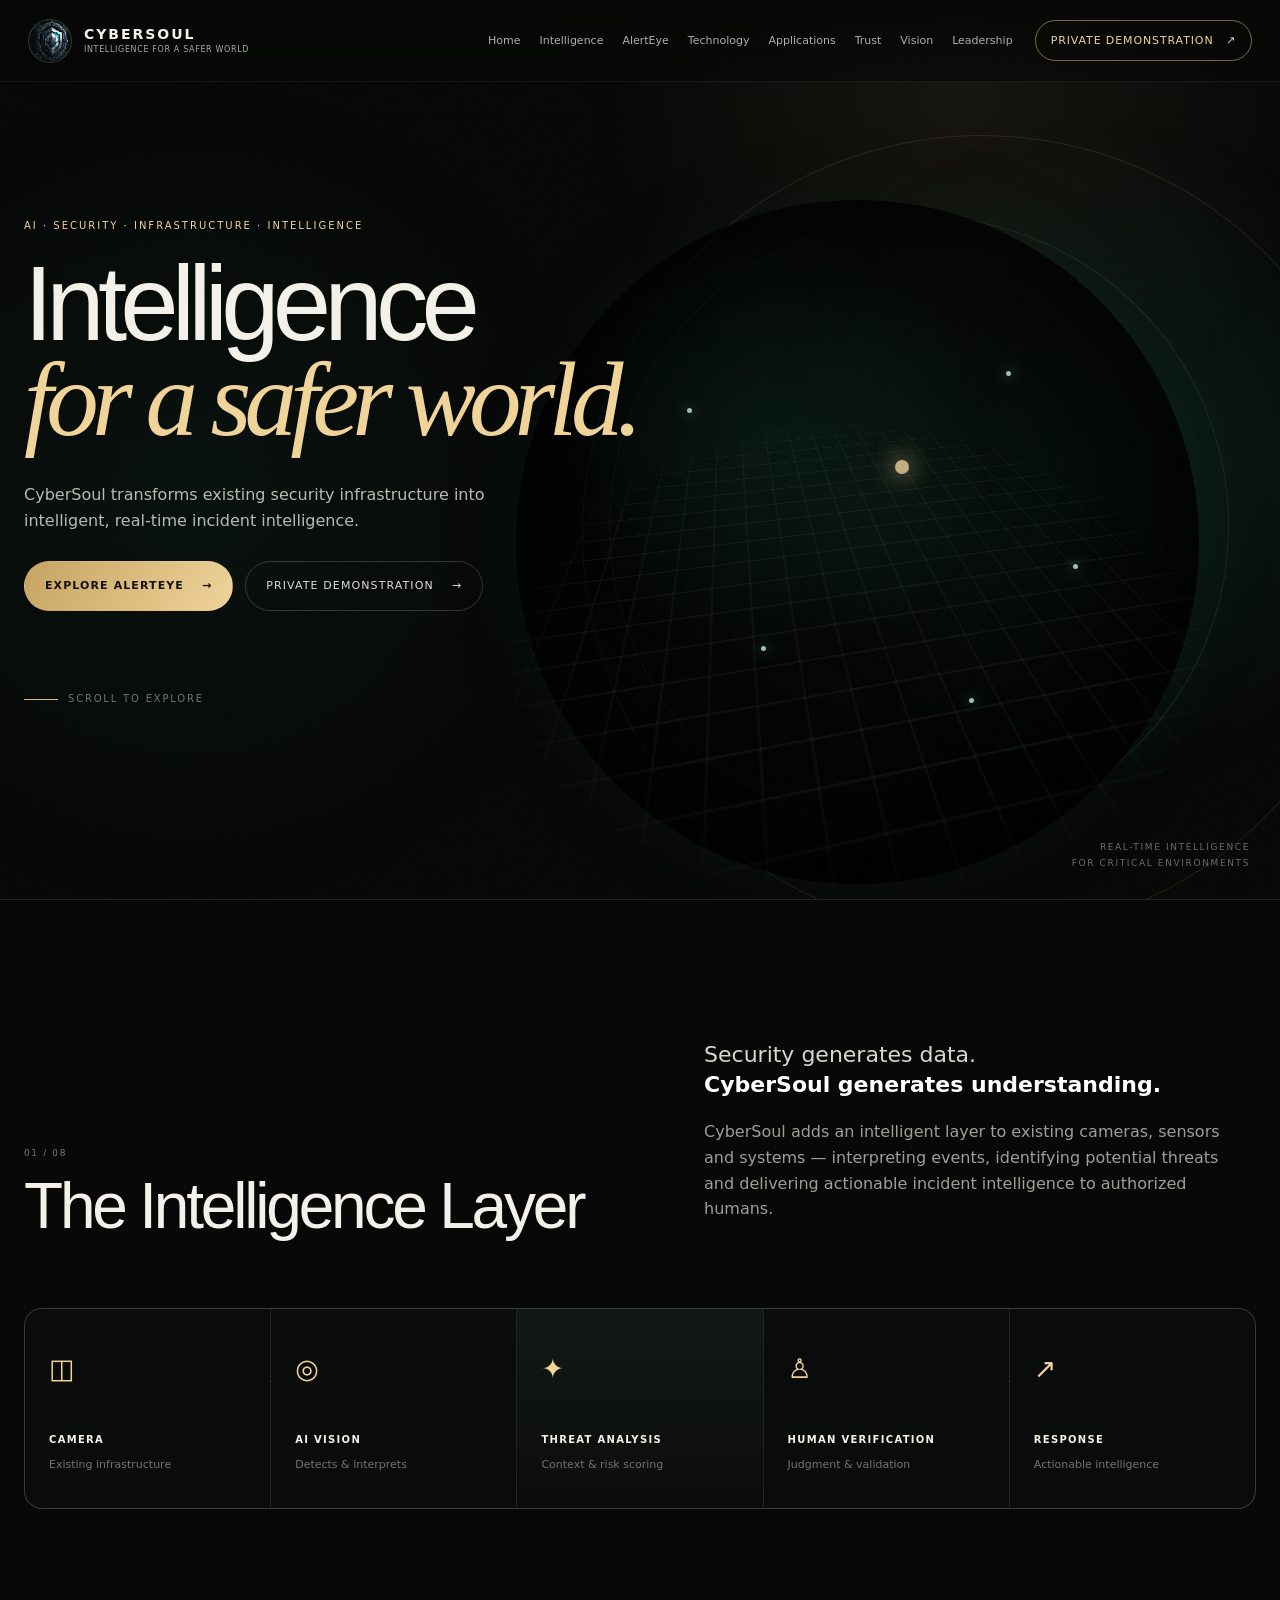
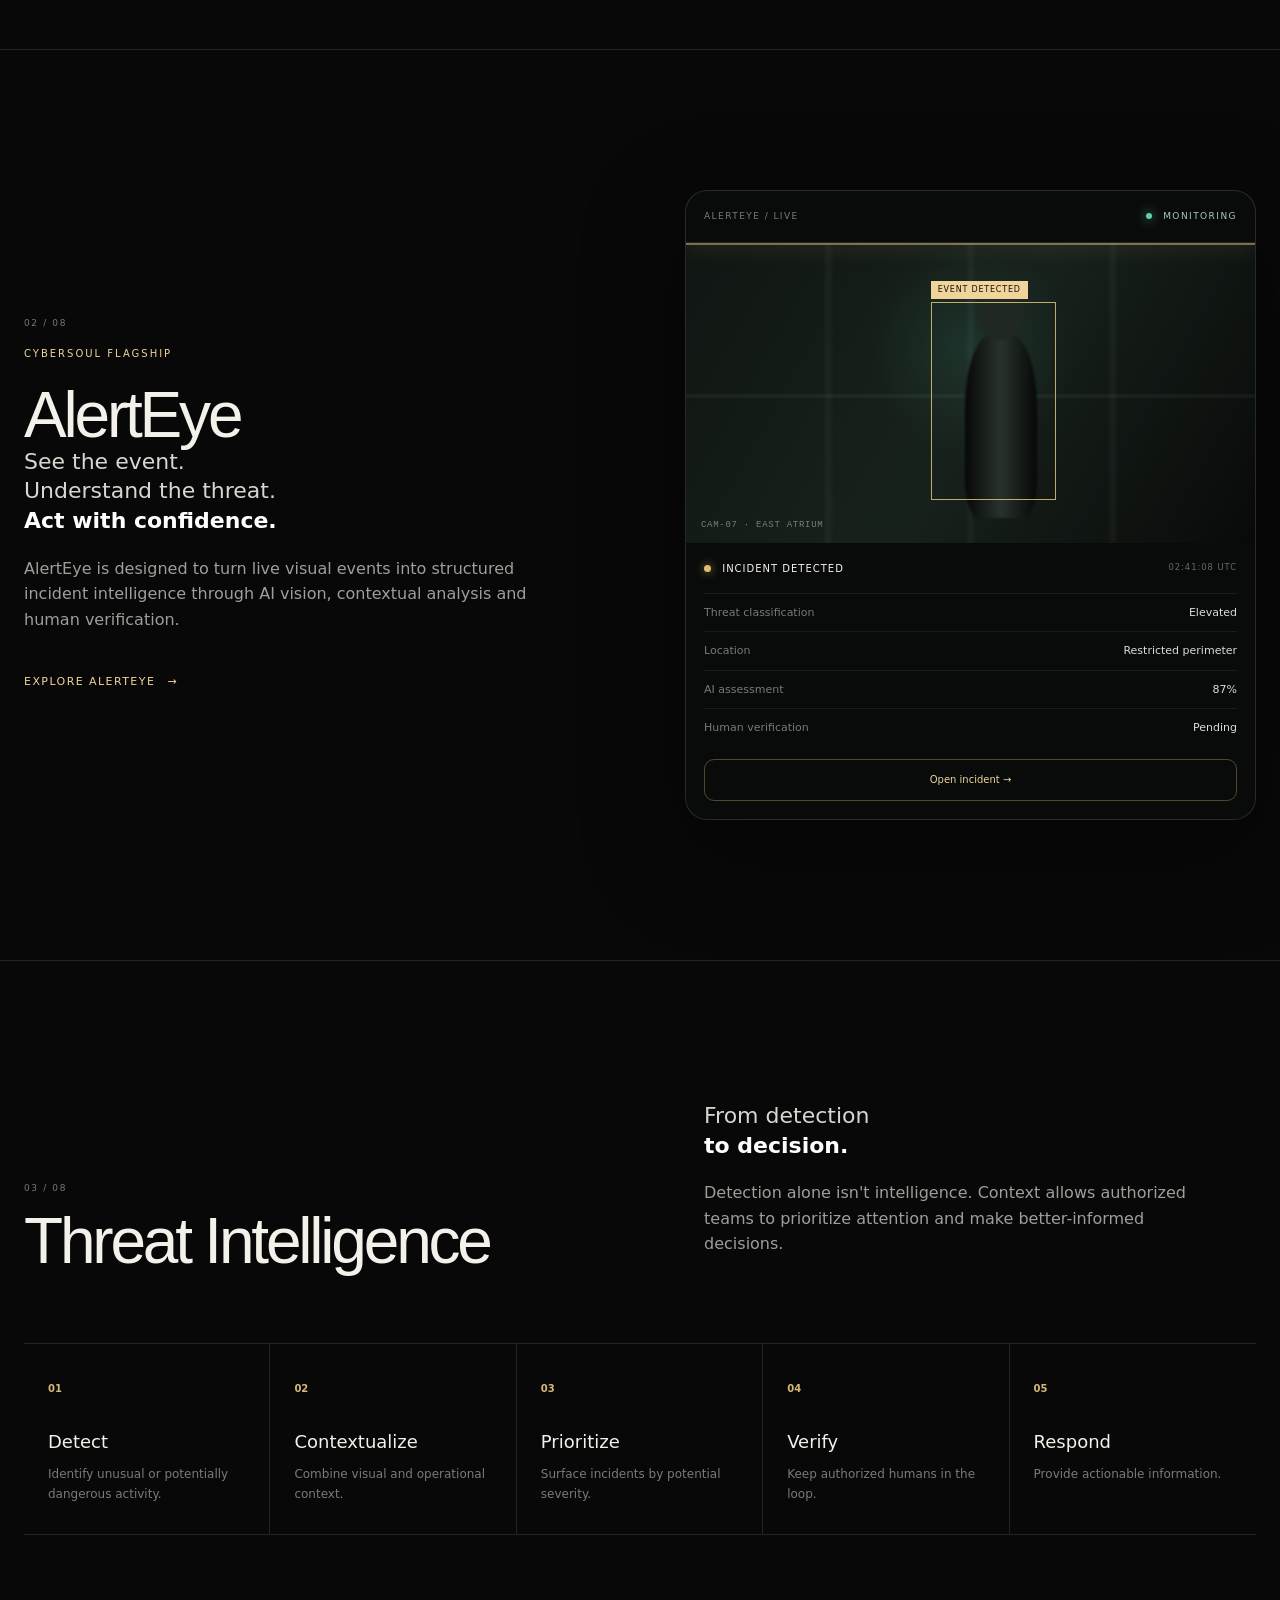
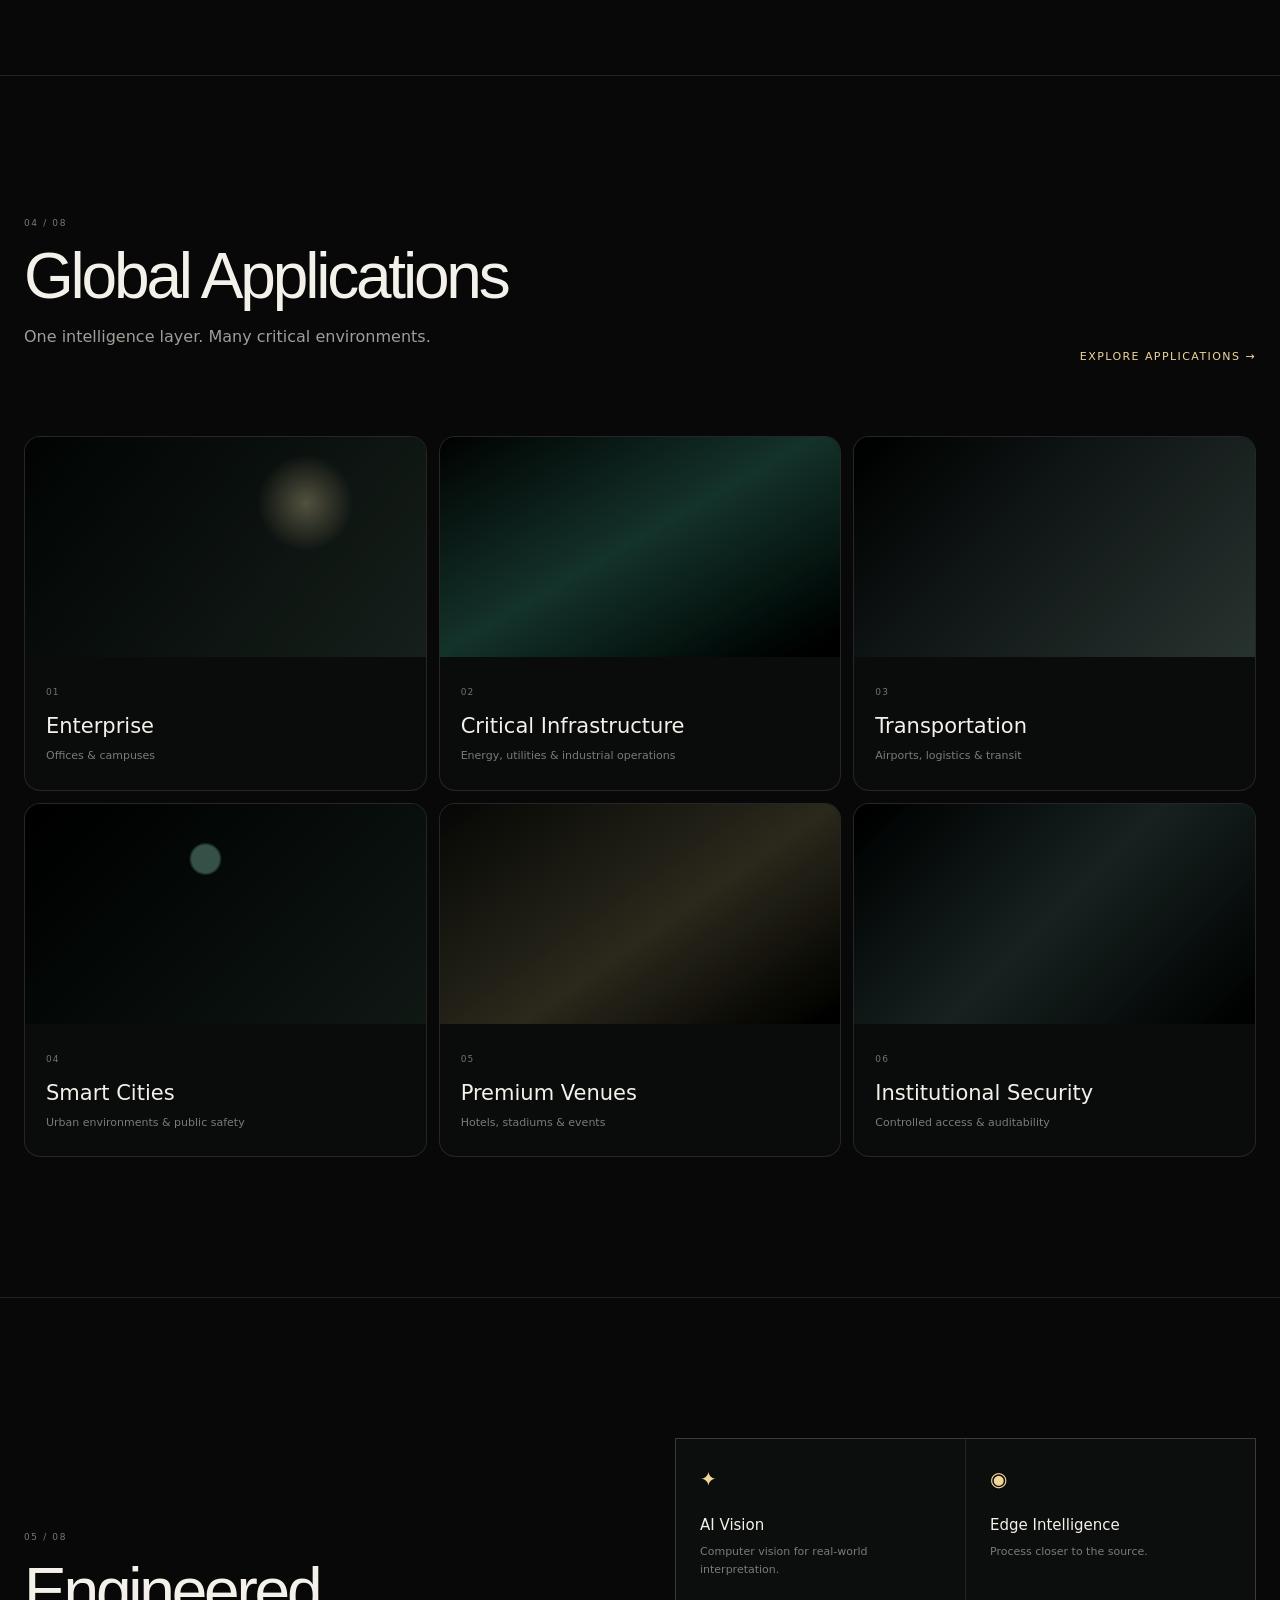
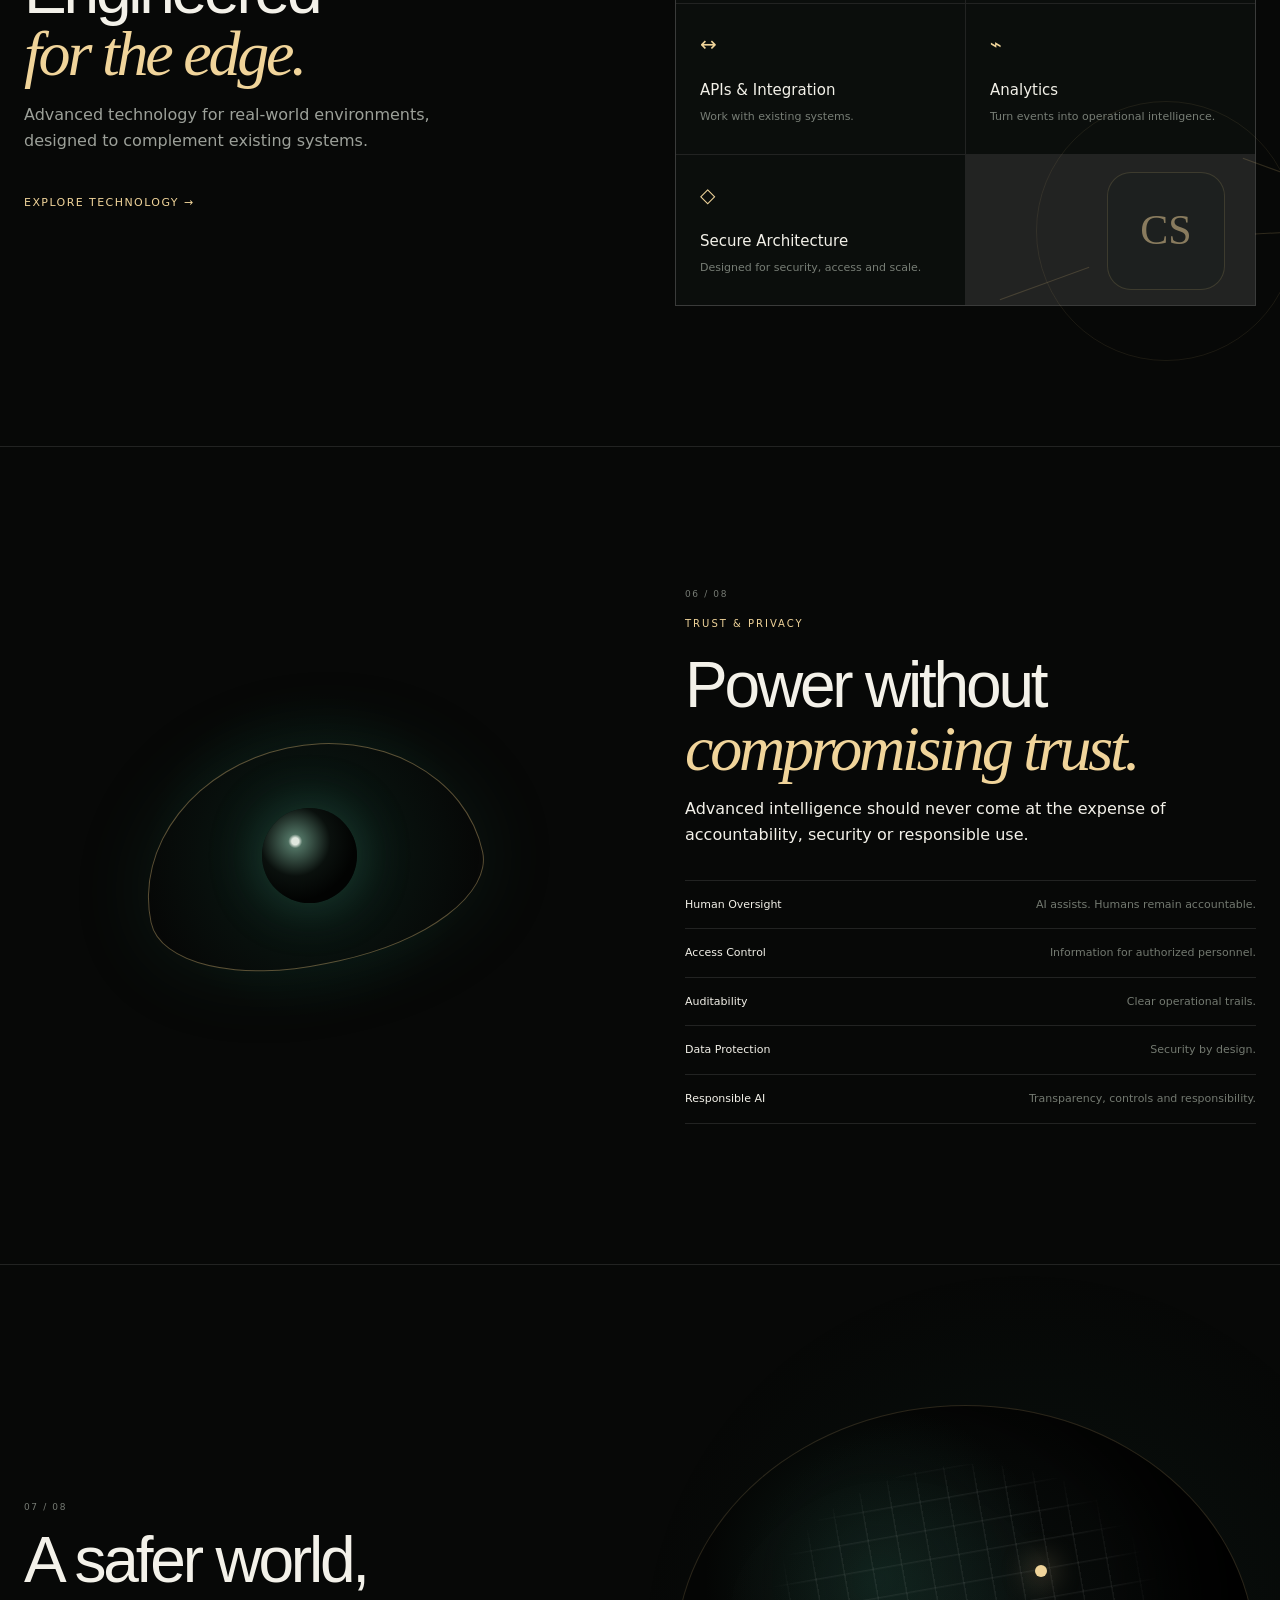
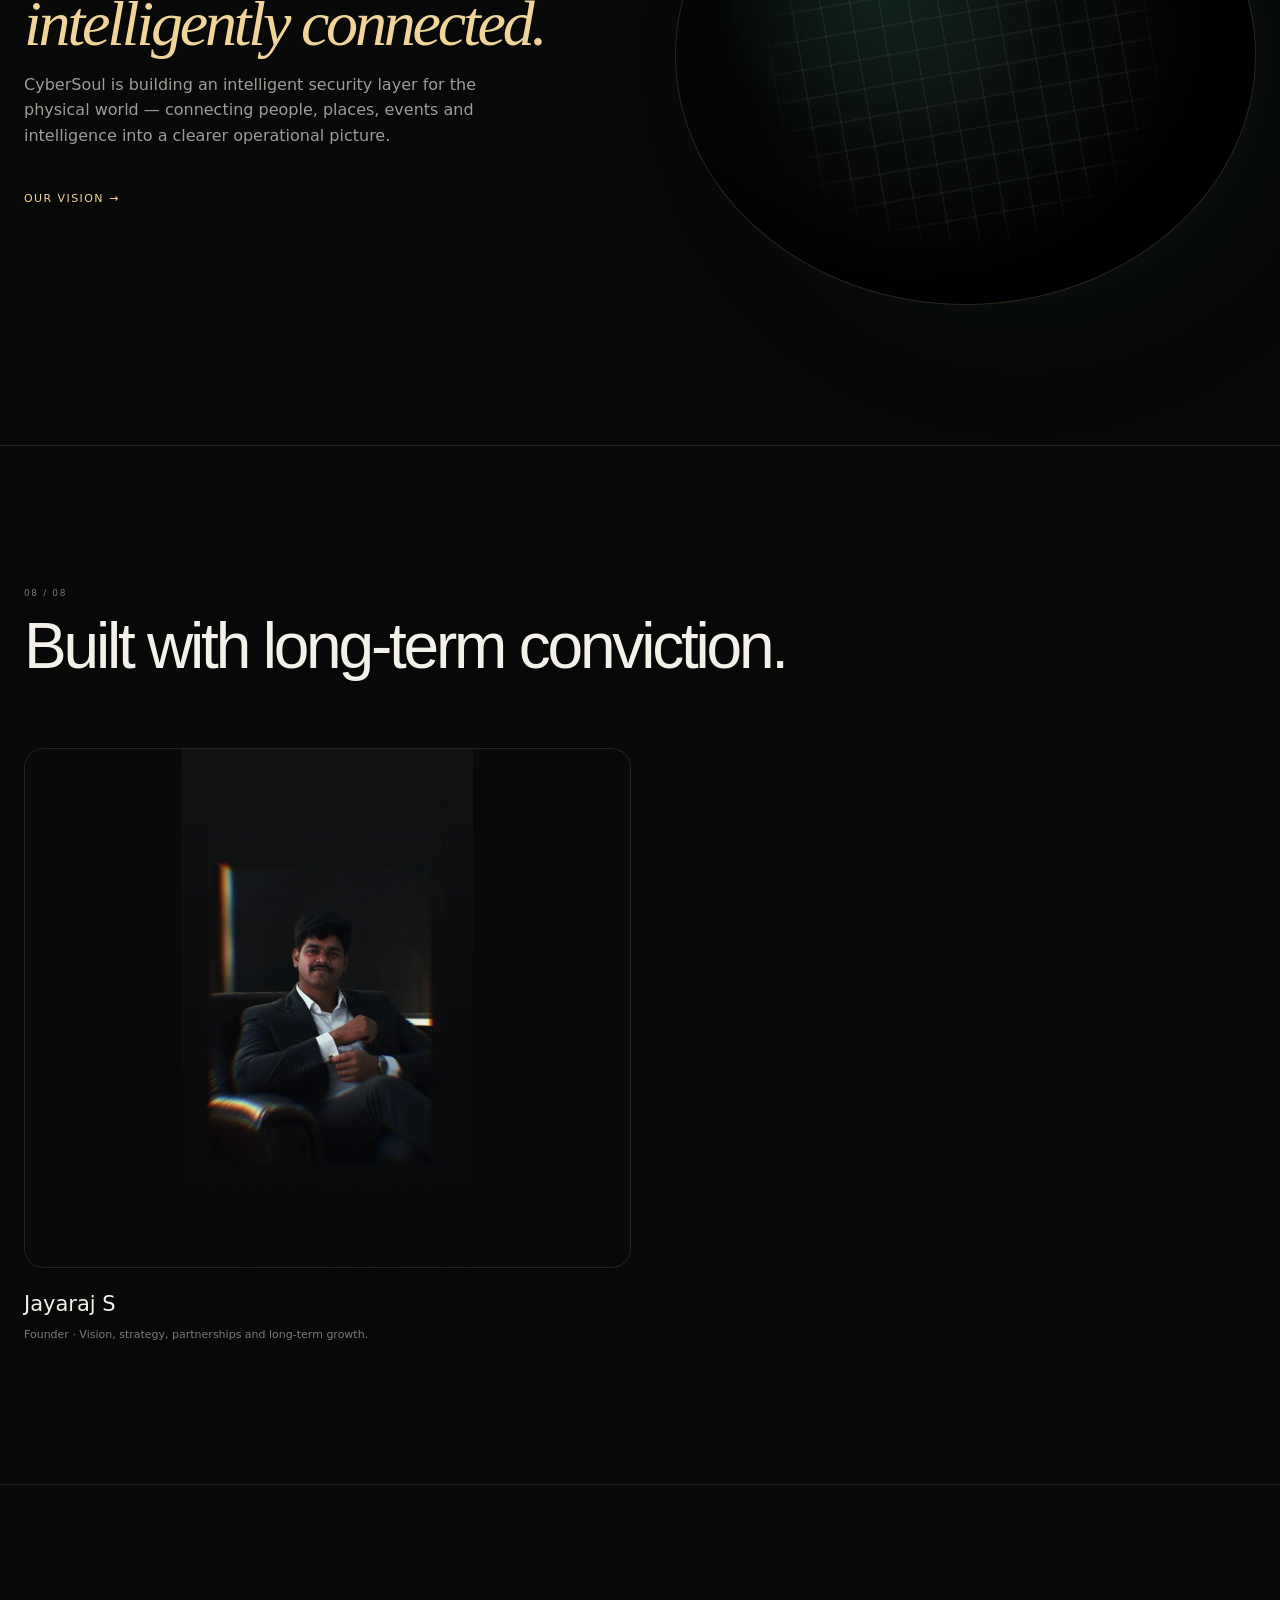
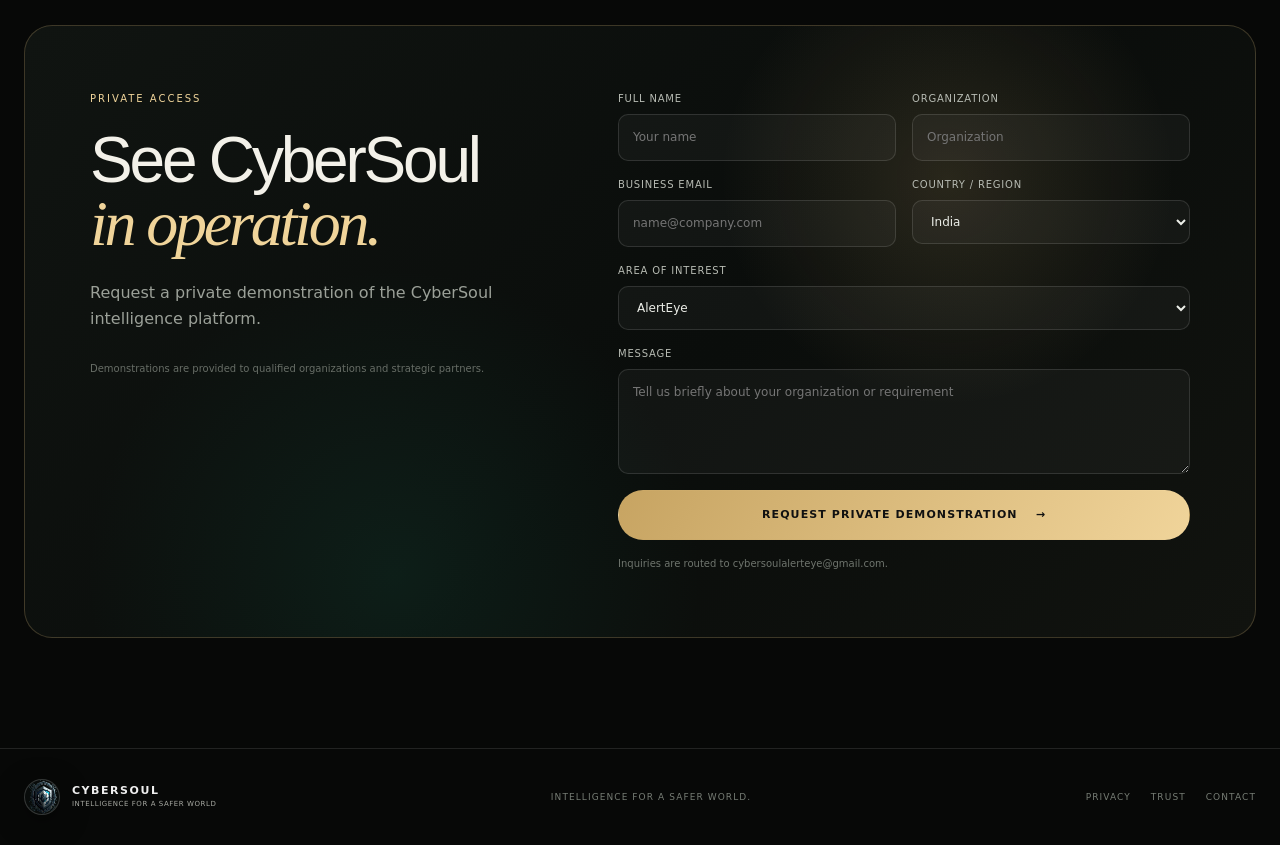
==== commit 81d38629: "Update index.html" ====
--- a/index.html
+++ b/index.html
@@ -1310,35 +1310,6 @@
             </p>
 
           </article>
-
-
-          <!-- Founder 2 -->
-
-          <article class="leader">
-
-            <div class="portrait portrait-photo">
-
-              <img
-                src="./founder-2.jpeg"
-                alt="CyberSoul Co-Founder"
-                loading="lazy"
-              >
-
-            </div>
-
-            <h3>
-              Samarth G Laturkar
-            </h3>
-
-            <p>
-              Co-Founder · AI, vision systems
-              and platform architecture.
-            </p>
-
-          </article>
-
-
-        </div>
 
       </div>
 
